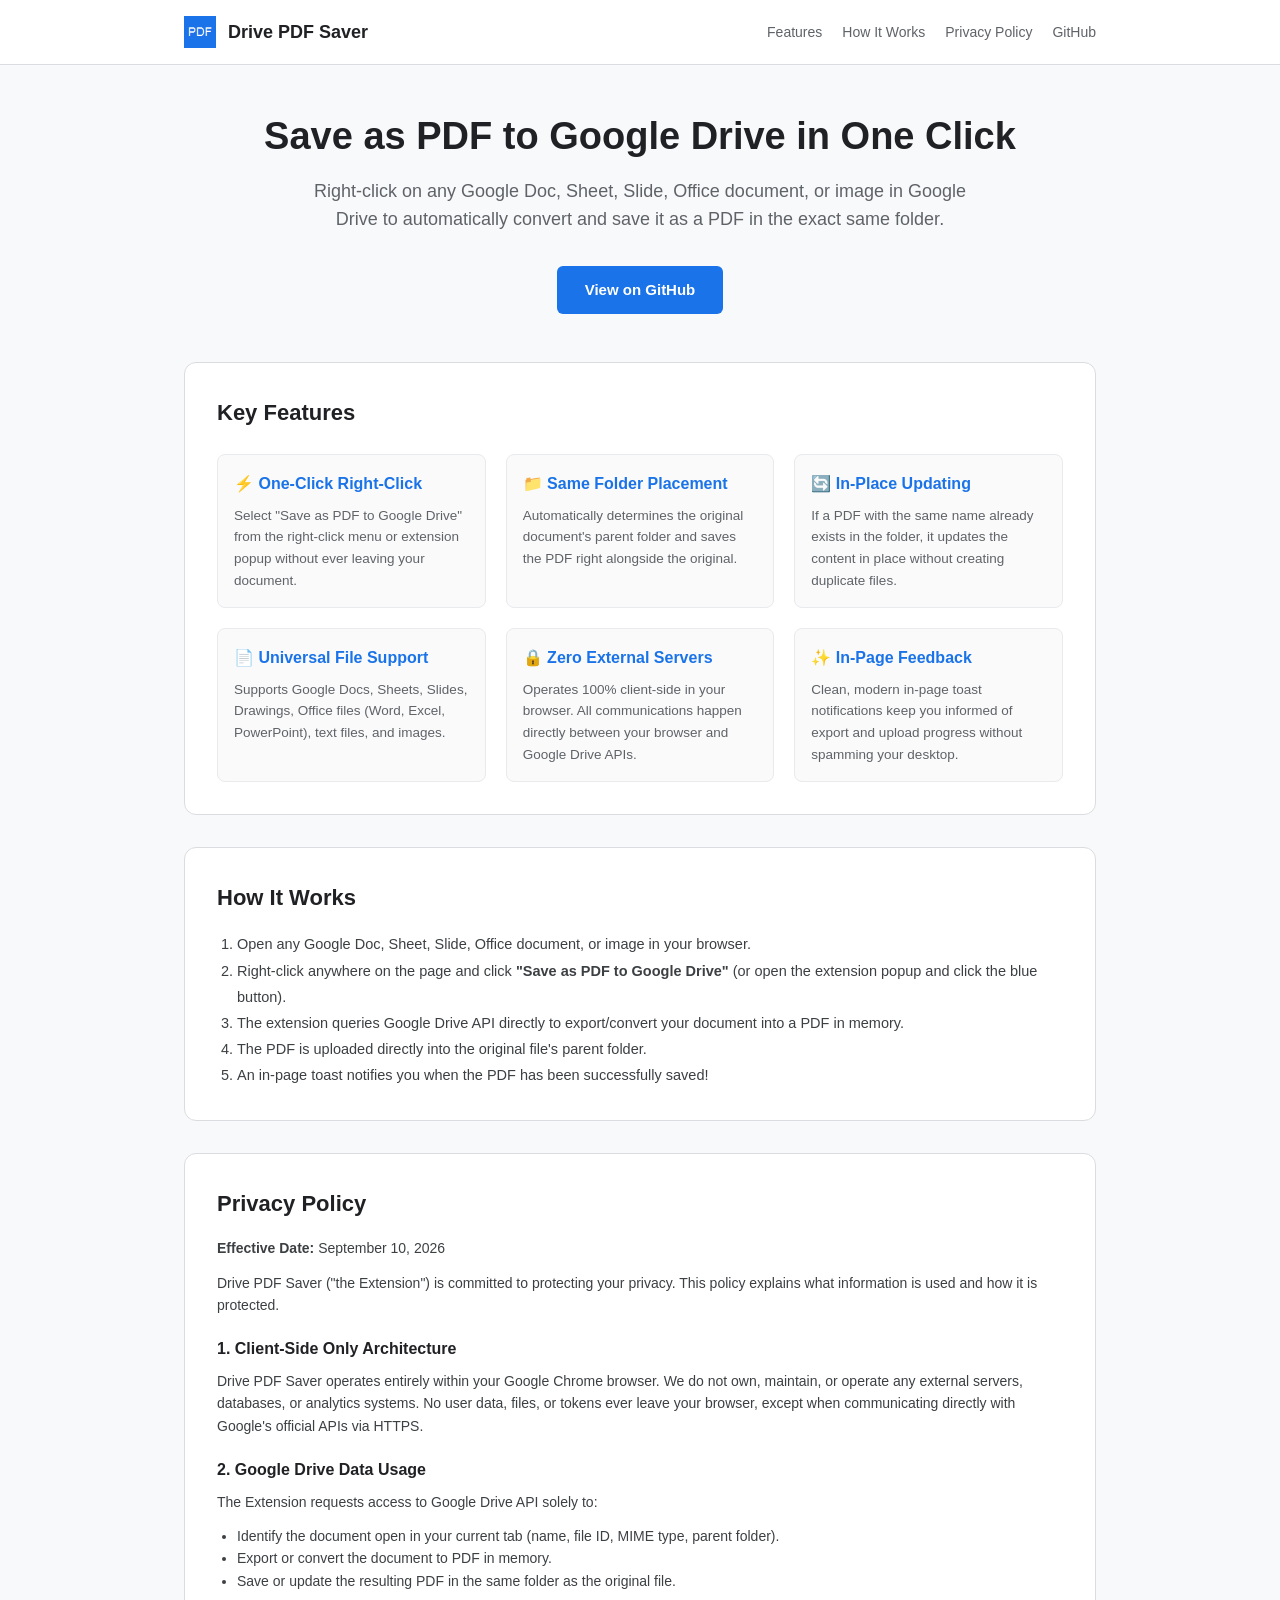
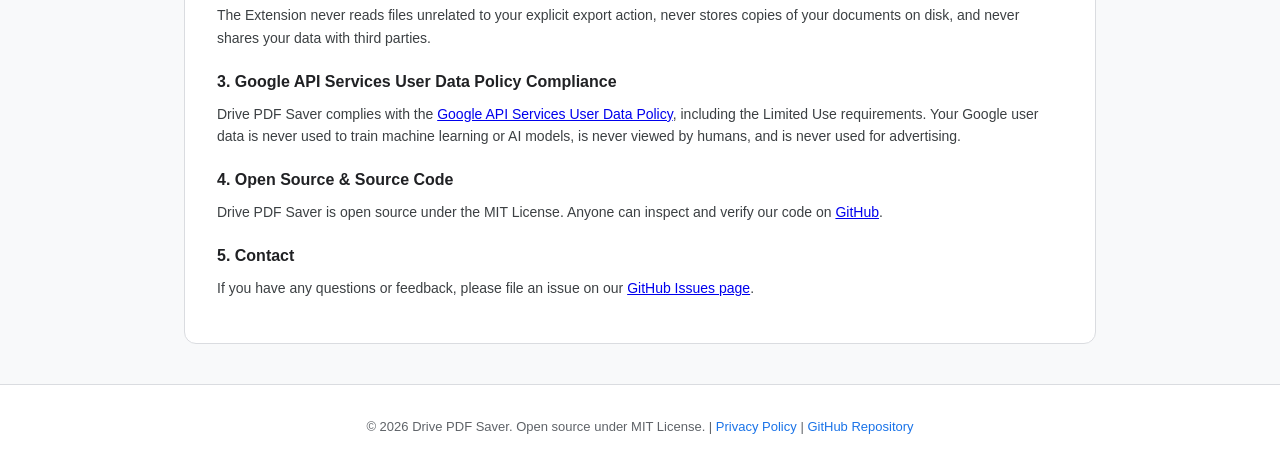
==== index.html @ 313cae1c "Production release: Drive PDF Saver v1.0.0 with in-page toasts, full file conversion, and store deli" ====
<!DOCTYPE html>
<html lang="en">
<head>
  <meta charset="UTF-8">
  <meta name="viewport" content="width=device-width, initial-scale=1.0">
  <title>Drive PDF Saver — One-Click PDF Export to Google Drive</title>
  <meta name="description" content="Save any Google Doc, Sheet, Slide, Office file, or image directly as a PDF into the same Google Drive folder with one click.">
  <link rel="icon" href="icons/icon48.png" type="image/png">
  <style>
    :root {
      --primary: #1a73e8;
      --primary-hover: #1557b0;
      --text-main: #202124;
      --text-muted: #5f6368;
      --bg-page: #f8f9fa;
      --bg-card: #ffffff;
      --border-color: #dadce0;
      --success: #137333;
    }
    * {
      margin: 0;
      padding: 0;
      box-sizing: border-box;
    }
    body {
      font-family: -apple-system, BlinkMacSystemFont, "Segoe UI", Roboto, Helvetica, Arial, sans-serif;
      color: var(--text-main);
      background-color: var(--bg-page);
      line-height: 1.6;
    }
    header {
      background: var(--bg-card);
      border-bottom: 1px solid var(--border-color);
      position: sticky;
      top: 0;
      z-index: 100;
    }
    .nav-container {
      max-width: 960px;
      margin: 0 auto;
      padding: 16px 24px;
      display: flex;
      justify-content: space-between;
      align-items: center;
    }
    .brand {
      display: flex;
      align-items: center;
      gap: 12px;
      text-decoration: none;
      color: var(--text-main);
      font-weight: 600;
      font-size: 18px;
    }
    .brand img {
      width: 32px;
      height: 32px;
    }
    .nav-links {
      display: flex;
      gap: 20px;
      align-items: center;
    }
    .nav-links a {
      color: var(--text-muted);
      text-decoration: none;
      font-size: 14px;
      font-weight: 500;
      transition: color 0.15s;
    }
    .nav-links a:hover {
      color: var(--primary);
    }
    .hero {
      max-width: 960px;
      margin: 48px auto;
      padding: 0 24px;
      text-align: center;
    }
    .hero h1 {
      font-size: 38px;
      font-weight: 700;
      color: var(--text-main);
      margin-bottom: 16px;
      line-height: 1.25;
    }
    .hero p {
      font-size: 18px;
      color: var(--text-muted);
      max-width: 680px;
      margin: 0 auto 32px auto;
    }
    .cta-btn {
      display: inline-block;
      background: var(--primary);
      color: #fff;
      padding: 12px 28px;
      border-radius: 6px;
      font-weight: 600;
      font-size: 15px;
      text-decoration: none;
      transition: background-color 0.15s, box-shadow 0.15s;
    }
    .cta-btn:hover {
      background: var(--primary-hover);
      box-shadow: 0 2px 6px rgba(26, 115, 232, 0.4);
    }
    .container {
      max-width: 960px;
      margin: 40px auto;
      padding: 0 24px;
    }
    .card {
      background: var(--bg-card);
      border: 1px solid var(--border-color);
      border-radius: 12px;
      padding: 32px;
      margin-bottom: 32px;
    }
    .card h2 {
      font-size: 22px;
      margin-bottom: 16px;
      color: var(--text-main);
    }
    .features-grid {
      display: grid;
      grid-template-columns: repeat(auto-fit, minmax(240px, 1fr));
      gap: 20px;
      margin-top: 24px;
    }
    .feature-item {
      padding: 16px;
      border: 1px solid #e8eaed;
      border-radius: 8px;
      background: #fafafa;
    }
    .feature-item h3 {
      font-size: 16px;
      margin-bottom: 8px;
      color: var(--primary);
    }
    .feature-item p {
      font-size: 13.5px;
      color: var(--text-muted);
    }
    .privacy-section h3 {
      font-size: 16px;
      margin: 20px 0 8px 0;
      color: var(--text-main);
    }
    .privacy-section p, .privacy-section ul {
      font-size: 14px;
      color: #3c4043;
      margin-bottom: 12px;
    }
    .privacy-section ul {
      padding-left: 20px;
    }
    footer {
      text-align: center;
      padding: 32px 24px;
      border-top: 1px solid var(--border-color);
      background: var(--bg-card);
      color: var(--text-muted);
      font-size: 13px;
    }
    footer a {
      color: var(--primary);
      text-decoration: none;
    }
  </style>
</head>
<body>

  <header>
    <div class="nav-container">
      <a href="#" class="brand">
        <img src="icons/icon48.png" alt="Drive PDF Saver Logo">
        <span>Drive PDF Saver</span>
      </a>
      <div class="nav-links">
        <a href="#features">Features</a>
        <a href="#how-it-works">How It Works</a>
        <a href="#privacy">Privacy Policy</a>
        <a href="https://github.com/tanmayshah2705/drive-pdf-saver" target="_blank" rel="noopener">GitHub</a>
      </div>
    </div>
  </header>

  <main>
    <section class="hero">
      <h1>Save as PDF to Google Drive in One Click</h1>
      <p>Right-click on any Google Doc, Sheet, Slide, Office document, or image in Google Drive to automatically convert and save it as a PDF in the exact same folder.</p>
      <a href="https://github.com/tanmayshah2705/drive-pdf-saver" class="cta-btn" target="_blank" rel="noopener">View on GitHub</a>
    </section>

    <div class="container">
      <section id="features" class="card">
        <h2>Key Features</h2>
        <div class="features-grid">
          <div class="feature-item">
            <h3>⚡ One-Click Right-Click</h3>
            <p>Select "Save as PDF to Google Drive" from the right-click menu or extension popup without ever leaving your document.</p>
          </div>
          <div class="feature-item">
            <h3>📁 Same Folder Placement</h3>
            <p>Automatically determines the original document's parent folder and saves the PDF right alongside the original.</p>
          </div>
          <div class="feature-item">
            <h3>🔄 In-Place Updating</h3>
            <p>If a PDF with the same name already exists in the folder, it updates the content in place without creating duplicate files.</p>
          </div>
          <div class="feature-item">
            <h3>📄 Universal File Support</h3>
            <p>Supports Google Docs, Sheets, Slides, Drawings, Office files (Word, Excel, PowerPoint), text files, and images.</p>
          </div>
          <div class="feature-item">
            <h3>🔒 Zero External Servers</h3>
            <p>Operates 100% client-side in your browser. All communications happen directly between your browser and Google Drive APIs.</p>
          </div>
          <div class="feature-item">
            <h3>✨ In-Page Feedback</h3>
            <p>Clean, modern in-page toast notifications keep you informed of export and upload progress without spamming your desktop.</p>
          </div>
        </div>
      </section>

      <section id="how-it-works" class="card">
        <h2>How It Works</h2>
        <ol style="padding-left: 20px; font-size: 14.5px; color: #3c4043; line-height: 1.8;">
          <li>Open any Google Doc, Sheet, Slide, Office document, or image in your browser.</li>
          <li>Right-click anywhere on the page and click <strong>"Save as PDF to Google Drive"</strong> (or open the extension popup and click the blue button).</li>
          <li>The extension queries Google Drive API directly to export/convert your document into a PDF in memory.</li>
          <li>The PDF is uploaded directly into the original file's parent folder.</li>
          <li>An in-page toast notifies you when the PDF has been successfully saved!</li>
        </ol>
      </section>

      <section id="privacy" class="card privacy-section">
        <h2>Privacy Policy</h2>
        <p><strong>Effective Date:</strong> September 10, 2026</p>
        <p>Drive PDF Saver ("the Extension") is committed to protecting your privacy. This policy explains what information is used and how it is protected.</p>

        <h3>1. Client-Side Only Architecture</h3>
        <p>Drive PDF Saver operates entirely within your Google Chrome browser. We do not own, maintain, or operate any external servers, databases, or analytics systems. No user data, files, or tokens ever leave your browser, except when communicating directly with Google's official APIs via HTTPS.</p>

        <h3>2. Google Drive Data Usage</h3>
        <p>The Extension requests access to Google Drive API solely to:</p>
        <ul>
          <li>Identify the document open in your current tab (name, file ID, MIME type, parent folder).</li>
          <li>Export or convert the document to PDF in memory.</li>
          <li>Save or update the resulting PDF in the same folder as the original file.</li>
        </ul>
        <p>The Extension never reads files unrelated to your explicit export action, never stores copies of your documents on disk, and never shares your data with third parties.</p>

        <h3>3. Google API Services User Data Policy Compliance</h3>
        <p>Drive PDF Saver complies with the <a href="https://developers.google.com/terms/api-services-user-data-policy" target="_blank" rel="noopener">Google API Services User Data Policy</a>, including the Limited Use requirements. Your Google user data is never used to train machine learning or AI models, is never viewed by humans, and is never used for advertising.</p>

        <h3>4. Open Source & Source Code</h3>
        <p>Drive PDF Saver is open source under the MIT License. Anyone can inspect and verify our code on <a href="https://github.com/tanmayshah2705/drive-pdf-saver" target="_blank" rel="noopener">GitHub</a>.</p>

        <h3>5. Contact</h3>
        <p>If you have any questions or feedback, please file an issue on our <a href="https://github.com/tanmayshah2705/drive-pdf-saver/issues" target="_blank" rel="noopener">GitHub Issues page</a>.</p>
      </section>
    </div>
  </main>

  <footer>
    <p>&copy; 2026 Drive PDF Saver. Open source under MIT License. | <a href="#privacy">Privacy Policy</a> | <a href="https://github.com/tanmayshah2705/drive-pdf-saver" target="_blank" rel="noopener">GitHub Repository</a></p>
  </footer>

</body>
</html>
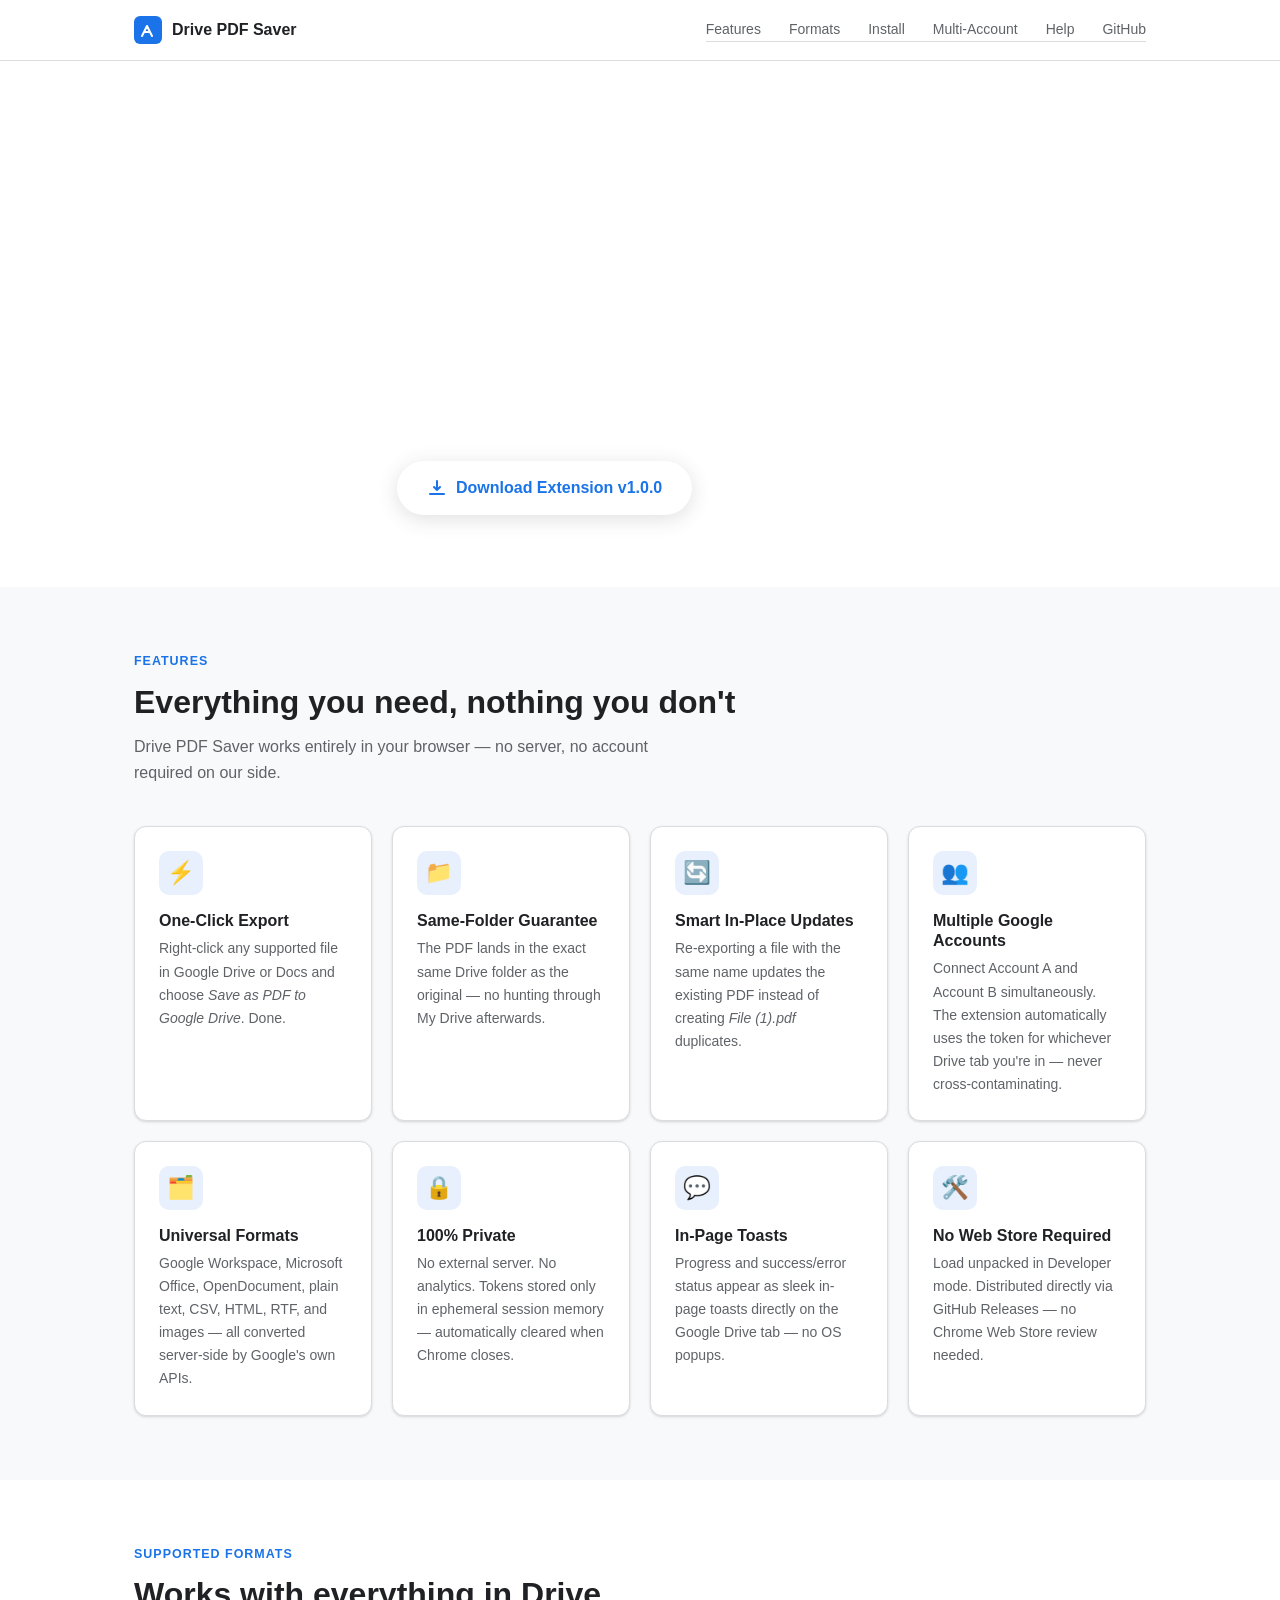
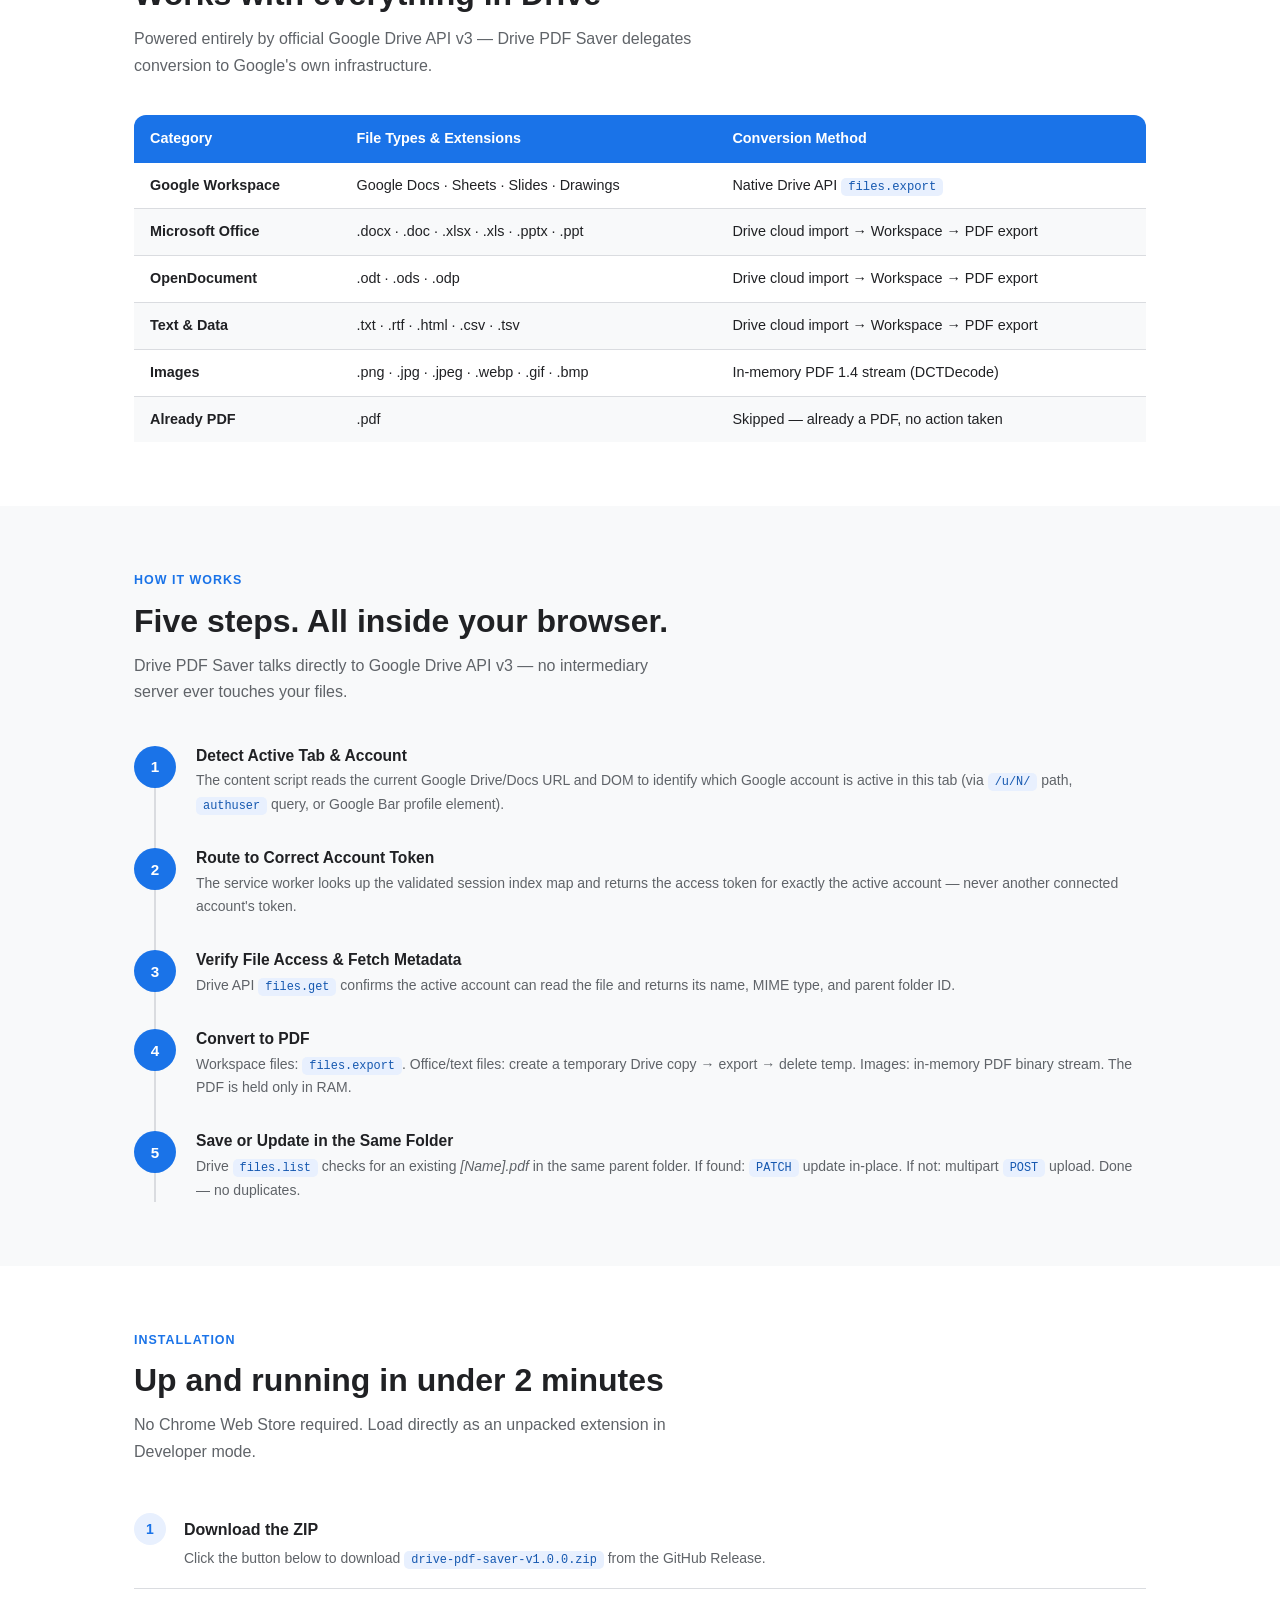
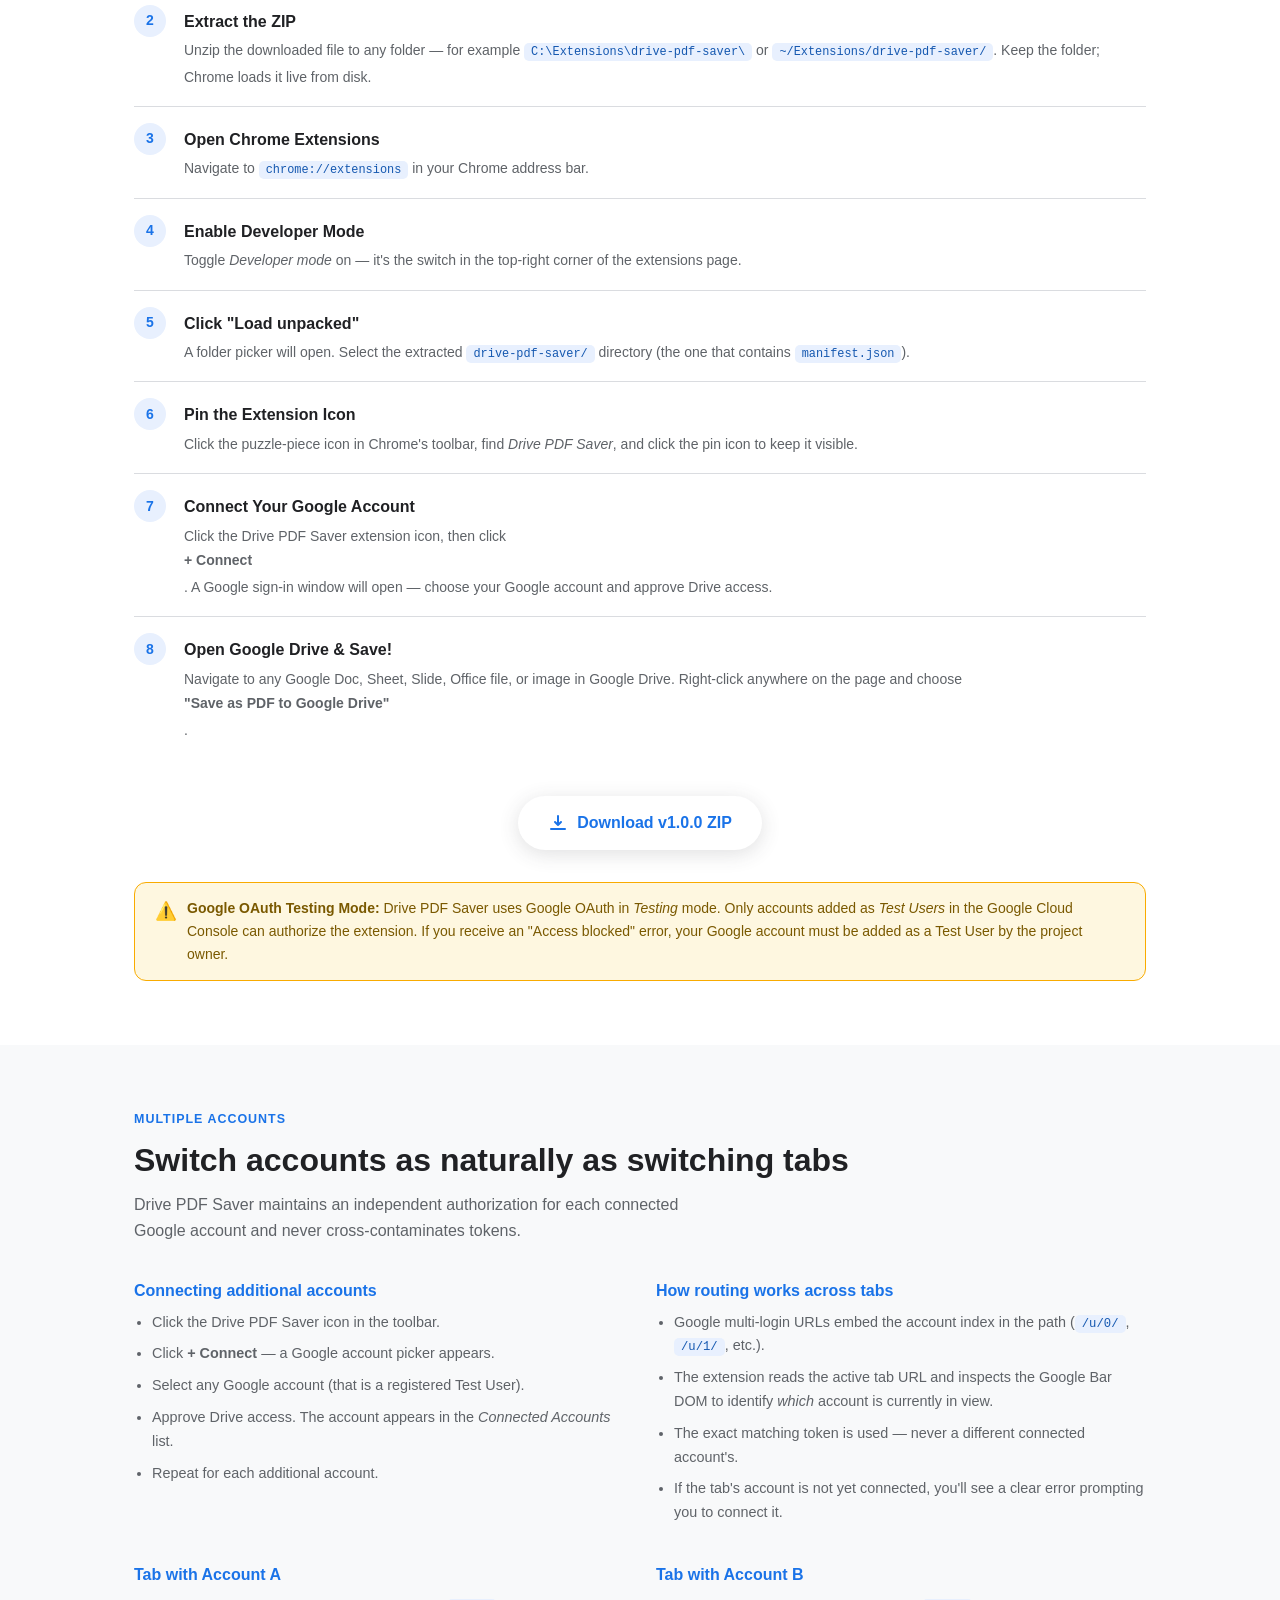
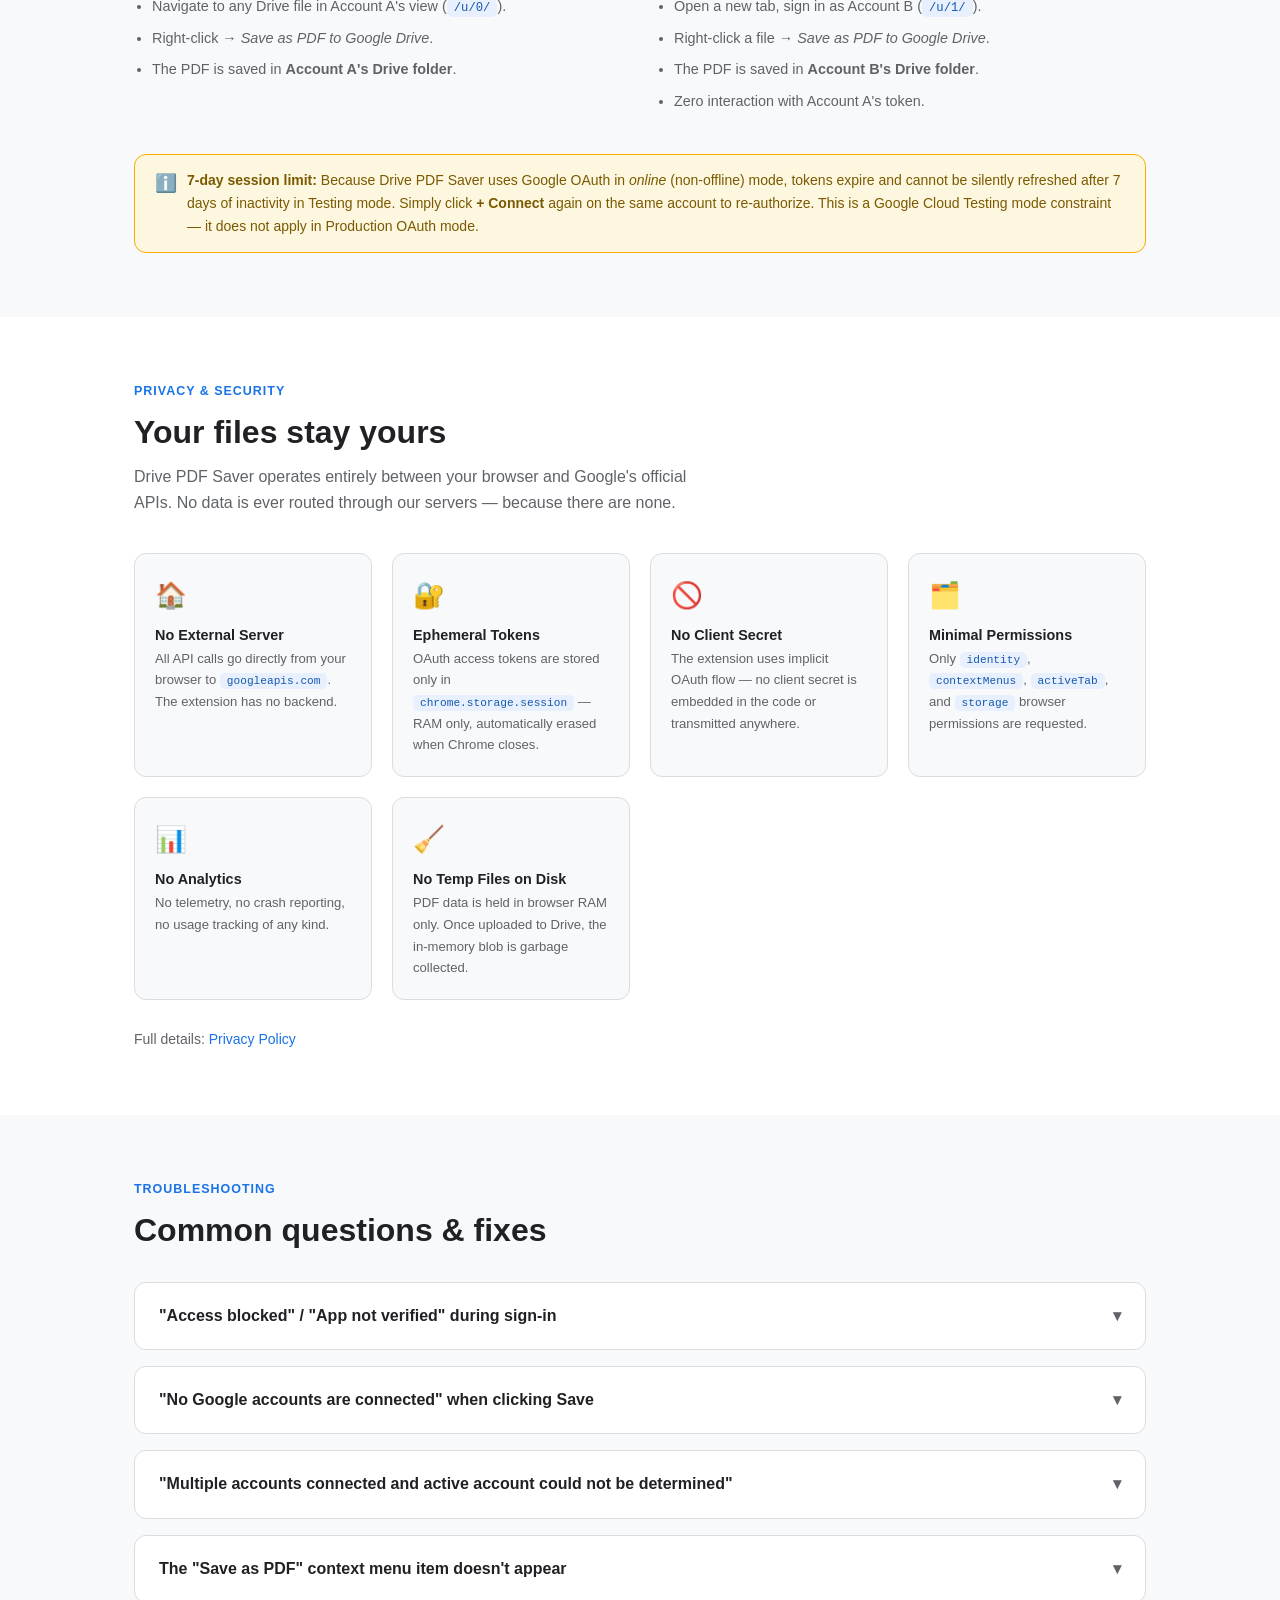
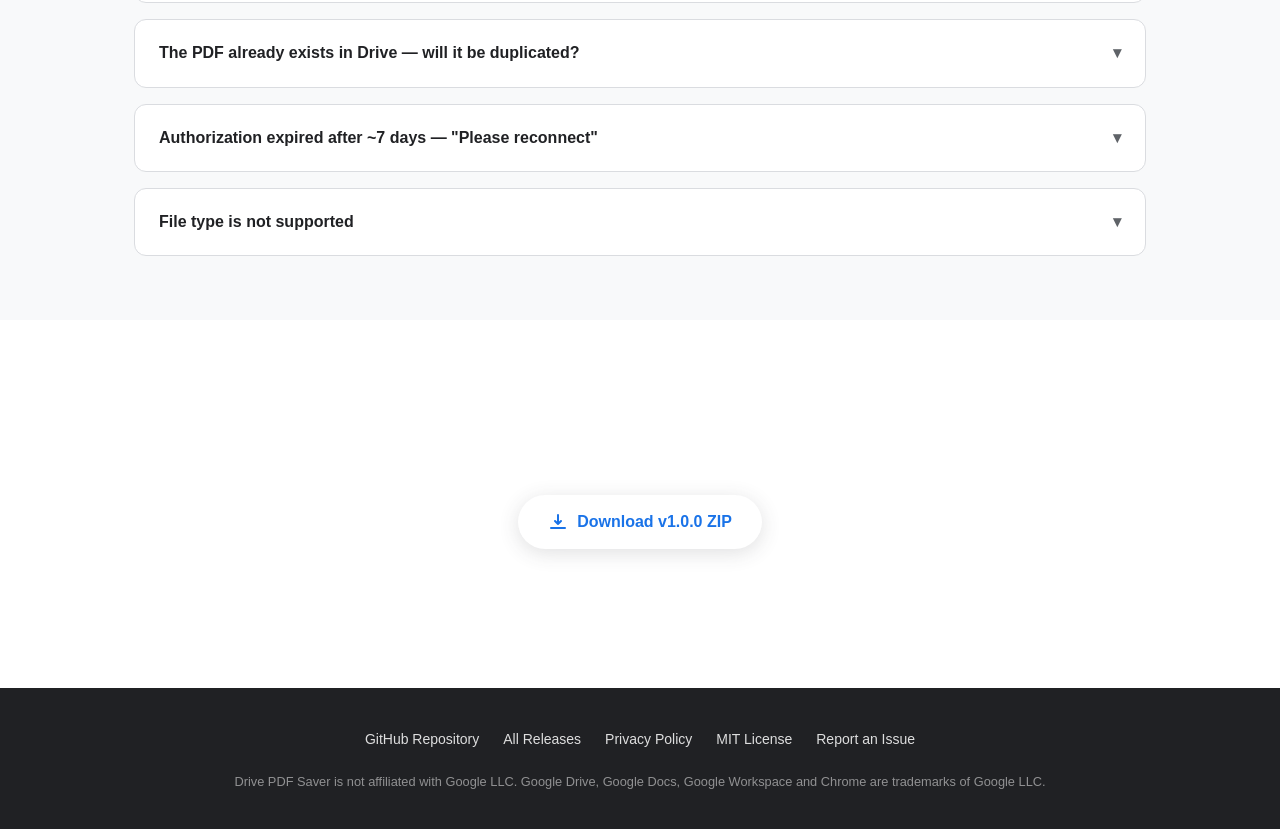
==== commit 8a6bd556: "Add GitHub Pages landing page, rewrite README, add v1.0.0 release notes" ====
--- a/index.html
+++ b/index.html
@@ -1,273 +1,715 @@
 <!DOCTYPE html>
 <html lang="en">
 <head>
-  <meta charset="UTF-8">
-  <meta name="viewport" content="width=device-width, initial-scale=1.0">
-  <title>Drive PDF Saver — One-Click PDF Export to Google Drive</title>
-  <meta name="description" content="Save any Google Doc, Sheet, Slide, Office file, or image directly as a PDF into the same Google Drive folder with one click.">
-  <link rel="icon" href="icons/icon48.png" type="image/png">
+  <meta charset="UTF-8" />
+  <meta name="viewport" content="width=device-width, initial-scale=1.0" />
+  <meta name="description" content="Drive PDF Saver — Save any Google Doc, Sheet, Slide, Office file, or image as a PDF directly into the same Google Drive folder. One click. Multiple accounts. No server." />
+  <title>Drive PDF Saver — Chrome Extension</title>
+
   <style>
+    /* ── Design tokens ─────────────────────────────────────── */
     :root {
-      --primary: #1a73e8;
-      --primary-hover: #1557b0;
-      --text-main: #202124;
-      --text-muted: #5f6368;
-      --bg-page: #f8f9fa;
-      --bg-card: #ffffff;
-      --border-color: #dadce0;
-      --success: #137333;
-    }
-    * {
-      margin: 0;
-      padding: 0;
-      box-sizing: border-box;
-    }
+      --blue:        #1a73e8;
+      --blue-dark:   #1558b0;
+      --blue-light:  #e8f0fe;
+      --green:       #1e8e3e;
+      --surface:     #ffffff;
+      --surface-2:   #f8f9fa;
+      --border:      #dadce0;
+      --text-primary:#202124;
+      --text-secondary:#5f6368;
+      --radius:      12px;
+      --shadow:      0 1px 3px rgba(60,64,67,.12), 0 1px 2px rgba(60,64,67,.08);
+      --shadow-lg:   0 4px 20px rgba(60,64,67,.16);
+      --max:         1060px;
+    }
+
+    /* ── Reset / Base ──────────────────────────────────────── */
+    *, *::before, *::after { box-sizing: border-box; margin: 0; padding: 0; }
+    html { scroll-behavior: smooth; }
     body {
-      font-family: -apple-system, BlinkMacSystemFont, "Segoe UI", Roboto, Helvetica, Arial, sans-serif;
-      color: var(--text-main);
-      background-color: var(--bg-page);
-      line-height: 1.6;
-    }
-    header {
-      background: var(--bg-card);
-      border-bottom: 1px solid var(--border-color);
-      position: sticky;
-      top: 0;
-      z-index: 100;
-    }
-    .nav-container {
-      max-width: 960px;
-      margin: 0 auto;
-      padding: 16px 24px;
-      display: flex;
-      justify-content: space-between;
-      align-items: center;
-    }
-    .brand {
-      display: flex;
-      align-items: center;
-      gap: 12px;
-      text-decoration: none;
-      color: var(--text-main);
-      font-weight: 600;
-      font-size: 18px;
-    }
-    .brand img {
-      width: 32px;
-      height: 32px;
-    }
-    .nav-links {
-      display: flex;
+      font-family: 'Google Sans', Roboto, Arial, sans-serif;
+      color: var(--text-primary);
+      background: var(--surface-2);
+      line-height: 1.65;
+    }
+    h1,h2,h3 { line-height: 1.25; }
+    a { color: var(--blue); text-decoration: none; }
+    a:hover { text-decoration: underline; }
+    img { display: block; max-width: 100%; }
+
+    .container { max-width: var(--max); margin: 0 auto; padding: 0 24px; }
+
+    /* ── Nav ───────────────────────────────────────────────── */
+    nav {
+      position: sticky; top: 0; z-index: 100;
+      background: rgba(255,255,255,.92);
+      backdrop-filter: blur(8px);
+      border-bottom: 1px solid var(--border);
+    }
+    .nav-inner {
+      display: flex; align-items: center; justify-content: space-between;
+      height: 60px;
+      max-width: var(--max); margin: 0 auto; padding: 0 24px;
+    }
+    .nav-brand { display: flex; align-items: center; gap: 10px; font-weight: 600; font-size: 1rem; color: var(--text-primary); }
+    .nav-brand svg { flex-shrink: 0; }
+    .nav-links { display: flex; gap: 28px; font-size: 0.875rem; color: var(--text-secondary); }
+    .nav-links a { color: var(--text-secondary); }
+    .nav-links a:hover { color: var(--blue); text-decoration: none; }
+    @media (max-width: 600px) { .nav-links { display: none; } }
+
+    /* ── Hero ──────────────────────────────────────────────── */
+    .hero {
+      background: linear-gradient(160deg, #1a73e8 0%, #0f4fa8 100%);
+      color: #fff;
+      padding: 80px 24px 72px;
+      text-align: center;
+    }
+    .hero-badge {
+      display: inline-block;
+      background: rgba(255,255,255,.18);
+      border: 1px solid rgba(255,255,255,.35);
+      border-radius: 100px;
+      padding: 4px 14px;
+      font-size: 0.78rem;
+      letter-spacing: .04em;
+      margin-bottom: 22px;
+      text-transform: uppercase;
+    }
+    .hero h1 { font-size: clamp(2rem, 5vw, 3rem); font-weight: 700; margin-bottom: 18px; }
+    .hero p { font-size: 1.15rem; opacity: .9; max-width: 580px; margin: 0 auto 38px; }
+
+    .hero-cta { display: flex; flex-wrap: wrap; gap: 14px; justify-content: center; }
+
+    .btn-download {
+      display: inline-flex; align-items: center; gap: 9px;
+      background: #fff; color: var(--blue);
+      font-weight: 700; font-size: 1rem;
+      padding: 14px 30px; border-radius: 100px;
+      box-shadow: var(--shadow-lg);
+      transition: transform .15s, box-shadow .15s;
+    }
+    .btn-download:hover { transform: translateY(-2px); box-shadow: 0 8px 28px rgba(0,0,0,.22); text-decoration: none; }
+    .btn-download svg { flex-shrink: 0; }
+
+    .btn-ghost {
+      display: inline-flex; align-items: center; gap: 8px;
+      border: 2px solid rgba(255,255,255,.6); color: #fff;
+      font-size: 0.9rem; padding: 12px 24px; border-radius: 100px;
+      transition: background .15s;
+    }
+    .btn-ghost:hover { background: rgba(255,255,255,.12); text-decoration: none; }
+
+    /* ── Section helpers ───────────────────────────────────── */
+    section { padding: 64px 0; }
+    section:nth-child(even) { background: var(--surface); }
+    .section-label {
+      font-size: 0.78rem; font-weight: 600; letter-spacing: .08em;
+      text-transform: uppercase; color: var(--blue); margin-bottom: 10px;
+    }
+    .section-heading { font-size: clamp(1.5rem, 3vw, 2rem); margin-bottom: 12px; }
+    .section-sub { font-size: 1rem; color: var(--text-secondary); max-width: 560px; }
+
+    /* ── Cards grid ────────────────────────────────────────── */
+    .cards {
+      display: grid;
+      grid-template-columns: repeat(auto-fit, minmax(230px, 1fr));
       gap: 20px;
-      align-items: center;
-    }
-    .nav-links a {
-      color: var(--text-muted);
-      text-decoration: none;
-      font-size: 14px;
-      font-weight: 500;
-      transition: color 0.15s;
-    }
-    .nav-links a:hover {
-      color: var(--primary);
-    }
-    .hero {
-      max-width: 960px;
-      margin: 48px auto;
-      padding: 0 24px;
-      text-align: center;
-    }
-    .hero h1 {
-      font-size: 38px;
-      font-weight: 700;
-      color: var(--text-main);
+      margin-top: 40px;
+    }
+    .card {
+      background: var(--surface);
+      border: 1px solid var(--border);
+      border-radius: var(--radius);
+      padding: 24px;
+      box-shadow: var(--shadow);
+      transition: box-shadow .2s, transform .2s;
+    }
+    .card:hover { box-shadow: var(--shadow-lg); transform: translateY(-3px); }
+    .card-icon {
+      width: 44px; height: 44px; border-radius: 10px;
+      background: var(--blue-light);
+      display: flex; align-items: center; justify-content: center;
       margin-bottom: 16px;
-      line-height: 1.25;
-    }
-    .hero p {
-      font-size: 18px;
-      color: var(--text-muted);
-      max-width: 680px;
-      margin: 0 auto 32px auto;
-    }
-    .cta-btn {
-      display: inline-block;
-      background: var(--primary);
-      color: #fff;
-      padding: 12px 28px;
-      border-radius: 6px;
-      font-weight: 600;
-      font-size: 15px;
-      text-decoration: none;
-      transition: background-color 0.15s, box-shadow 0.15s;
-    }
-    .cta-btn:hover {
-      background: var(--primary-hover);
-      box-shadow: 0 2px 6px rgba(26, 115, 232, 0.4);
-    }
-    .container {
-      max-width: 960px;
-      margin: 40px auto;
-      padding: 0 24px;
-    }
-    .card {
-      background: var(--bg-card);
-      border: 1px solid var(--border-color);
-      border-radius: 12px;
-      padding: 32px;
-      margin-bottom: 32px;
-    }
-    .card h2 {
-      font-size: 22px;
-      margin-bottom: 16px;
-      color: var(--text-main);
-    }
-    .features-grid {
-      display: grid;
-      grid-template-columns: repeat(auto-fit, minmax(240px, 1fr));
-      gap: 20px;
-      margin-top: 24px;
-    }
-    .feature-item {
-      padding: 16px;
-      border: 1px solid #e8eaed;
-      border-radius: 8px;
-      background: #fafafa;
-    }
-    .feature-item h3 {
-      font-size: 16px;
-      margin-bottom: 8px;
-      color: var(--primary);
-    }
-    .feature-item p {
-      font-size: 13.5px;
-      color: var(--text-muted);
-    }
-    .privacy-section h3 {
-      font-size: 16px;
-      margin: 20px 0 8px 0;
-      color: var(--text-main);
-    }
-    .privacy-section p, .privacy-section ul {
-      font-size: 14px;
-      color: #3c4043;
-      margin-bottom: 12px;
-    }
-    .privacy-section ul {
-      padding-left: 20px;
-    }
+      font-size: 1.4rem;
+    }
+    .card h3 { font-size: 1rem; margin-bottom: 6px; }
+    .card p  { font-size: 0.875rem; color: var(--text-secondary); }
+
+    /* ── Supported formats table ───────────────────────────── */
+    .formats-wrap { overflow-x: auto; margin-top: 36px; }
+    .formats-table { width: 100%; border-collapse: collapse; font-size: 0.9rem; }
+    .formats-table th {
+      background: var(--blue); color: #fff;
+      text-align: left; padding: 12px 16px; font-weight: 600;
+    }
+    .formats-table th:first-child { border-radius: var(--radius) 0 0 0; }
+    .formats-table th:last-child  { border-radius: 0 var(--radius) 0 0; }
+    .formats-table td { padding: 11px 16px; border-bottom: 1px solid var(--border); }
+    .formats-table tr:last-child td { border-bottom: none; }
+    .formats-table tr:nth-child(even) td { background: var(--surface-2); }
+
+    /* ── How it works flow ─────────────────────────────────── */
+    .flow {
+      display: flex; flex-direction: column; gap: 0;
+      margin-top: 40px; position: relative;
+    }
+    .flow::before {
+      content: ''; position: absolute; left: 20px; top: 0; bottom: 0;
+      width: 2px; background: var(--border);
+    }
+    .flow-step {
+      display: flex; gap: 20px; align-items: flex-start;
+      padding: 0 0 32px 0; position: relative;
+    }
+    .flow-step:last-child { padding-bottom: 0; }
+    .flow-num {
+      flex-shrink: 0; width: 42px; height: 42px; border-radius: 50%;
+      background: var(--blue); color: #fff;
+      display: flex; align-items: center; justify-content: center;
+      font-weight: 700; font-size: 0.95rem; z-index: 1;
+    }
+    .flow-content h3 { font-size: 0.975rem; margin-bottom: 4px; }
+    .flow-content p  { font-size: 0.875rem; color: var(--text-secondary); }
+
+    /* ── Install steps ─────────────────────────────────────── */
+    .install-steps { margin-top: 32px; counter-reset: step; }
+    .install-step {
+      display: flex; gap: 18px; align-items: flex-start;
+      padding: 16px 0; border-bottom: 1px solid var(--border);
+    }
+    .install-step:last-child { border-bottom: none; }
+    .install-step::before {
+      counter-increment: step;
+      content: counter(step);
+      flex-shrink: 0; width: 32px; height: 32px; border-radius: 50%;
+      background: var(--blue-light); color: var(--blue);
+      display: flex; align-items: center; justify-content: center;
+      font-weight: 700; font-size: 0.875rem;
+    }
+    .install-step-content { padding-top: 4px; }
+    .install-step-content strong { display: block; margin-bottom: 2px; }
+    .install-step-content span  { font-size: 0.875rem; color: var(--text-secondary); }
+    code {
+      background: var(--blue-light); color: var(--blue-dark);
+      padding: 2px 7px; border-radius: 5px; font-size: 0.85em; font-family: monospace;
+    }
+
+    /* ── Multi-account section ─────────────────────────────── */
+    .multi-cols {
+      display: grid; grid-template-columns: 1fr 1fr; gap: 32px;
+      margin-top: 36px;
+    }
+    @media (max-width: 680px) { .multi-cols { grid-template-columns: 1fr; } }
+    .multi-col h3 { font-size: 1rem; margin-bottom: 10px; color: var(--blue); }
+    .multi-col ul { padding-left: 18px; color: var(--text-secondary); font-size: 0.9rem; }
+    .multi-col li { margin-bottom: 8px; }
+
+    /* ── Security ──────────────────────────────────────────── */
+    .security-grid {
+      display: grid; grid-template-columns: repeat(auto-fit, minmax(200px, 1fr));
+      gap: 20px; margin-top: 36px;
+    }
+    .security-item {
+      background: var(--surface-2); border-radius: var(--radius);
+      padding: 20px; border: 1px solid var(--border);
+    }
+    .security-item .icon { font-size: 1.6rem; margin-bottom: 10px; }
+    .security-item h3  { font-size: 0.9rem; margin-bottom: 4px; }
+    .security-item p   { font-size: 0.82rem; color: var(--text-secondary); }
+
+    /* ── Troubleshoot ──────────────────────────────────────── */
+    .faq { margin-top: 32px; display: flex; flex-direction: column; gap: 16px; }
+    .faq-item {
+      background: var(--surface); border: 1px solid var(--border);
+      border-radius: var(--radius); padding: 20px 24px;
+    }
+    .faq-item summary {
+      font-weight: 600; cursor: pointer; list-style: none;
+      display: flex; justify-content: space-between; align-items: center;
+    }
+    .faq-item summary::after { content: '▾'; font-size: 1rem; color: var(--text-secondary); }
+    details[open] summary::after { content: '▴'; }
+    .faq-item p { margin-top: 12px; font-size: 0.875rem; color: var(--text-secondary); }
+
+    /* ── CTA strip ─────────────────────────────────────────── */
+    .cta-strip {
+      background: linear-gradient(135deg, #1a73e8 0%, #0b4fa8 100%);
+      color: #fff; text-align: center; padding: 64px 24px;
+    }
+    .cta-strip h2 { font-size: clamp(1.5rem,3vw,2rem); margin-bottom: 12px; }
+    .cta-strip p  { opacity: .88; margin-bottom: 32px; }
+    .cta-strip .btn-download { background: #fff; color: var(--blue); }
+
+    /* ── Footer ────────────────────────────────────────────── */
     footer {
-      text-align: center;
-      padding: 32px 24px;
-      border-top: 1px solid var(--border-color);
-      background: var(--bg-card);
-      color: var(--text-muted);
-      font-size: 13px;
-    }
-    footer a {
-      color: var(--primary);
-      text-decoration: none;
-    }
+      background: var(--text-primary); color: rgba(255,255,255,.7);
+      padding: 40px 24px; text-align: center;
+    }
+    footer a { color: rgba(255,255,255,.85); }
+    .footer-links { display: flex; flex-wrap: wrap; gap: 24px; justify-content: center; margin-bottom: 20px; font-size: 0.875rem; }
+    .footer-copy { font-size: 0.8rem; color: rgba(255,255,255,.5); }
+
+    /* ── Notice banner ─────────────────────────────────────── */
+    .notice {
+      background: #fef7e0; border: 1px solid #f9ab00;
+      border-radius: var(--radius); padding: 14px 20px;
+      font-size: 0.875rem; color: #7a5900; margin-top: 32px;
+      display: flex; gap: 10px; align-items: flex-start;
+    }
+    .notice-icon { font-size: 1.1rem; flex-shrink: 0; }
   </style>
 </head>
 <body>
 
-  <header>
-    <div class="nav-container">
-      <a href="#" class="brand">
-        <img src="icons/icon48.png" alt="Drive PDF Saver Logo">
-        <span>Drive PDF Saver</span>
+<!-- ── Navigation ─────────────────────────────────────────── -->
+<nav>
+  <div class="nav-inner">
+    <div class="nav-brand">
+      <svg width="28" height="28" viewBox="0 0 28 28" fill="none">
+        <rect width="28" height="28" rx="6" fill="#1a73e8"/>
+        <path d="M8 20l5-10 5 10M10 16h6" stroke="#fff" stroke-width="2" stroke-linecap="round" stroke-linejoin="round"/>
+      </svg>
+      Drive PDF Saver
+    </div>
+    <nav class="nav-links">
+      <a href="#features">Features</a>
+      <a href="#formats">Formats</a>
+      <a href="#install">Install</a>
+      <a href="#accounts">Multi-Account</a>
+      <a href="#troubleshoot">Help</a>
+      <a href="https://github.com/tanmayshah2705/drive-pdf-saver" target="_blank">GitHub</a>
+    </nav>
+  </div>
+</nav>
+
+<!-- ── Hero ───────────────────────────────────────────────── -->
+<section class="hero">
+  <div class="container">
+    <div class="hero-badge">Chrome Extension · Manifest V3 · Free</div>
+    <h1>Save any Drive file as PDF.<br>One click. Multiple accounts.</h1>
+    <p>Drive PDF Saver converts Google Docs, Sheets, Slides, Office files, and images to PDF and saves them right next to the original — in the same Drive folder, with the same name.</p>
+
+    <div class="hero-cta">
+      <a class="btn-download"
+         href="https://github.com/tanmayshah2705/drive-pdf-saver/releases/download/v1.0.0/drive-pdf-saver-v1.0.0.zip"
+         id="hero-download">
+        <svg width="20" height="20" viewBox="0 0 20 20" fill="none">
+          <path d="M10 3v9M10 12l-3-3M10 12l3-3" stroke="currentColor" stroke-width="2" stroke-linecap="round" stroke-linejoin="round"/>
+          <path d="M3 16h14" stroke="currentColor" stroke-width="2" stroke-linecap="round"/>
+        </svg>
+        Download Extension v1.0.0
       </a>
-      <div class="nav-links">
-        <a href="#features">Features</a>
-        <a href="#how-it-works">How It Works</a>
-        <a href="#privacy">Privacy Policy</a>
-        <a href="https://github.com/tanmayshah2705/drive-pdf-saver" target="_blank" rel="noopener">GitHub</a>
-      </div>
-    </div>
-  </header>
-
-  <main>
-    <section class="hero">
-      <h1>Save as PDF to Google Drive in One Click</h1>
-      <p>Right-click on any Google Doc, Sheet, Slide, Office document, or image in Google Drive to automatically convert and save it as a PDF in the exact same folder.</p>
-      <a href="https://github.com/tanmayshah2705/drive-pdf-saver" class="cta-btn" target="_blank" rel="noopener">View on GitHub</a>
-    </section>
-
-    <div class="container">
-      <section id="features" class="card">
-        <h2>Key Features</h2>
-        <div class="features-grid">
-          <div class="feature-item">
-            <h3>⚡ One-Click Right-Click</h3>
-            <p>Select "Save as PDF to Google Drive" from the right-click menu or extension popup without ever leaving your document.</p>
-          </div>
-          <div class="feature-item">
-            <h3>📁 Same Folder Placement</h3>
-            <p>Automatically determines the original document's parent folder and saves the PDF right alongside the original.</p>
-          </div>
-          <div class="feature-item">
-            <h3>🔄 In-Place Updating</h3>
-            <p>If a PDF with the same name already exists in the folder, it updates the content in place without creating duplicate files.</p>
-          </div>
-          <div class="feature-item">
-            <h3>📄 Universal File Support</h3>
-            <p>Supports Google Docs, Sheets, Slides, Drawings, Office files (Word, Excel, PowerPoint), text files, and images.</p>
-          </div>
-          <div class="feature-item">
-            <h3>🔒 Zero External Servers</h3>
-            <p>Operates 100% client-side in your browser. All communications happen directly between your browser and Google Drive APIs.</p>
-          </div>
-          <div class="feature-item">
-            <h3>✨ In-Page Feedback</h3>
-            <p>Clean, modern in-page toast notifications keep you informed of export and upload progress without spamming your desktop.</p>
-          </div>
-        </div>
-      </section>
-
-      <section id="how-it-works" class="card">
-        <h2>How It Works</h2>
-        <ol style="padding-left: 20px; font-size: 14.5px; color: #3c4043; line-height: 1.8;">
-          <li>Open any Google Doc, Sheet, Slide, Office document, or image in your browser.</li>
-          <li>Right-click anywhere on the page and click <strong>"Save as PDF to Google Drive"</strong> (or open the extension popup and click the blue button).</li>
-          <li>The extension queries Google Drive API directly to export/convert your document into a PDF in memory.</li>
-          <li>The PDF is uploaded directly into the original file's parent folder.</li>
-          <li>An in-page toast notifies you when the PDF has been successfully saved!</li>
-        </ol>
-      </section>
-
-      <section id="privacy" class="card privacy-section">
-        <h2>Privacy Policy</h2>
-        <p><strong>Effective Date:</strong> September 10, 2026</p>
-        <p>Drive PDF Saver ("the Extension") is committed to protecting your privacy. This policy explains what information is used and how it is protected.</p>
-
-        <h3>1. Client-Side Only Architecture</h3>
-        <p>Drive PDF Saver operates entirely within your Google Chrome browser. We do not own, maintain, or operate any external servers, databases, or analytics systems. No user data, files, or tokens ever leave your browser, except when communicating directly with Google's official APIs via HTTPS.</p>
-
-        <h3>2. Google Drive Data Usage</h3>
-        <p>The Extension requests access to Google Drive API solely to:</p>
+      <a class="btn-ghost"
+         href="https://github.com/tanmayshah2705/drive-pdf-saver/releases/tag/v1.0.0"
+         target="_blank">
+        <svg width="17" height="17" viewBox="0 0 24 24" fill="currentColor">
+          <path d="M12 0C5.37 0 0 5.37 0 12c0 5.31 3.435 9.795 8.205 11.385.6.105.825-.255.825-.57 0-.285-.015-1.23-.015-2.235-3.015.555-3.795-.735-4.035-1.41-.135-.345-.72-1.41-1.23-1.695-.42-.225-1.02-.78-.015-.795.945-.015 1.62.87 1.845 1.23 1.08 1.815 2.805 1.305 3.495.99.105-.78.42-1.305.765-1.605-2.67-.3-5.46-1.335-5.46-5.925 0-1.305.465-2.385 1.23-3.225-.12-.3-.54-1.53.12-3.18 0 0 1.005-.315 3.3 1.23.96-.27 1.98-.405 3-.405s2.04.135 3 .405c2.295-1.56 3.3-1.23 3.3-1.23.66 1.65.24 2.88.12 3.18.765.84 1.23 1.905 1.23 3.225 0 4.605-2.805 5.625-5.475 5.925.435.375.81 1.095.81 2.22 0 1.605-.015 2.895-.015 3.3 0 .315.225.69.825.57A12.02 12.02 0 0024 12c0-6.63-5.37-12-12-12z"/>
+        </svg>
+        View on GitHub
+      </a>
+    </div>
+  </div>
+</section>
+
+<!-- ── Features ───────────────────────────────────────────── -->
+<section id="features">
+  <div class="container">
+    <div class="section-label">Features</div>
+    <h2 class="section-heading">Everything you need, nothing you don't</h2>
+    <p class="section-sub">Drive PDF Saver works entirely in your browser — no server, no account required on our side.</p>
+
+    <div class="cards">
+      <div class="card">
+        <div class="card-icon">⚡</div>
+        <h3>One-Click Export</h3>
+        <p>Right-click any supported file in Google Drive or Docs and choose <em>Save as PDF to Google Drive</em>. Done.</p>
+      </div>
+      <div class="card">
+        <div class="card-icon">📁</div>
+        <h3>Same-Folder Guarantee</h3>
+        <p>The PDF lands in the exact same Drive folder as the original — no hunting through My Drive afterwards.</p>
+      </div>
+      <div class="card">
+        <div class="card-icon">🔄</div>
+        <h3>Smart In-Place Updates</h3>
+        <p>Re-exporting a file with the same name updates the existing PDF instead of creating <em>File (1).pdf</em> duplicates.</p>
+      </div>
+      <div class="card">
+        <div class="card-icon">👥</div>
+        <h3>Multiple Google Accounts</h3>
+        <p>Connect Account A and Account B simultaneously. The extension automatically uses the token for whichever Drive tab you're in — never cross-contaminating.</p>
+      </div>
+      <div class="card">
+        <div class="card-icon">🗂️</div>
+        <h3>Universal Formats</h3>
+        <p>Google Workspace, Microsoft Office, OpenDocument, plain text, CSV, HTML, RTF, and images — all converted server-side by Google's own APIs.</p>
+      </div>
+      <div class="card">
+        <div class="card-icon">🔒</div>
+        <h3>100% Private</h3>
+        <p>No external server. No analytics. Tokens stored only in ephemeral session memory — automatically cleared when Chrome closes.</p>
+      </div>
+      <div class="card">
+        <div class="card-icon">💬</div>
+        <h3>In-Page Toasts</h3>
+        <p>Progress and success/error status appear as sleek in-page toasts directly on the Google Drive tab — no OS popups.</p>
+      </div>
+      <div class="card">
+        <div class="card-icon">🛠️</div>
+        <h3>No Web Store Required</h3>
+        <p>Load unpacked in Developer mode. Distributed directly via GitHub Releases — no Chrome Web Store review needed.</p>
+      </div>
+    </div>
+  </div>
+</section>
+
+<!-- ── Supported formats ──────────────────────────────────── -->
+<section id="formats">
+  <div class="container">
+    <div class="section-label">Supported Formats</div>
+    <h2 class="section-heading">Works with everything in Drive</h2>
+    <p class="section-sub">Powered entirely by official Google Drive API v3 — Drive PDF Saver delegates conversion to Google's own infrastructure.</p>
+
+    <div class="formats-wrap">
+      <table class="formats-table">
+        <thead>
+          <tr>
+            <th>Category</th>
+            <th>File Types &amp; Extensions</th>
+            <th>Conversion Method</th>
+          </tr>
+        </thead>
+        <tbody>
+          <tr>
+            <td><strong>Google Workspace</strong></td>
+            <td>Google Docs · Sheets · Slides · Drawings</td>
+            <td>Native Drive API <code>files.export</code></td>
+          </tr>
+          <tr>
+            <td><strong>Microsoft Office</strong></td>
+            <td>.docx · .doc · .xlsx · .xls · .pptx · .ppt</td>
+            <td>Drive cloud import → Workspace → PDF export</td>
+          </tr>
+          <tr>
+            <td><strong>OpenDocument</strong></td>
+            <td>.odt · .ods · .odp</td>
+            <td>Drive cloud import → Workspace → PDF export</td>
+          </tr>
+          <tr>
+            <td><strong>Text &amp; Data</strong></td>
+            <td>.txt · .rtf · .html · .csv · .tsv</td>
+            <td>Drive cloud import → Workspace → PDF export</td>
+          </tr>
+          <tr>
+            <td><strong>Images</strong></td>
+            <td>.png · .jpg · .jpeg · .webp · .gif · .bmp</td>
+            <td>In-memory PDF 1.4 stream (DCTDecode)</td>
+          </tr>
+          <tr>
+            <td><strong>Already PDF</strong></td>
+            <td>.pdf</td>
+            <td>Skipped — already a PDF, no action taken</td>
+          </tr>
+        </tbody>
+      </table>
+    </div>
+  </div>
+</section>
+
+<!-- ── How it works ───────────────────────────────────────── -->
+<section id="how">
+  <div class="container">
+    <div class="section-label">How It Works</div>
+    <h2 class="section-heading">Five steps. All inside your browser.</h2>
+    <p class="section-sub">Drive PDF Saver talks directly to Google Drive API v3 — no intermediary server ever touches your files.</p>
+
+    <div class="flow">
+      <div class="flow-step">
+        <div class="flow-num">1</div>
+        <div class="flow-content">
+          <h3>Detect Active Tab &amp; Account</h3>
+          <p>The content script reads the current Google Drive/Docs URL and DOM to identify which Google account is active in this tab (via <code>/u/N/</code> path, <code>authuser</code> query, or Google Bar profile element).</p>
+        </div>
+      </div>
+      <div class="flow-step">
+        <div class="flow-num">2</div>
+        <div class="flow-content">
+          <h3>Route to Correct Account Token</h3>
+          <p>The service worker looks up the validated session index map and returns the access token for exactly the active account — never another connected account's token.</p>
+        </div>
+      </div>
+      <div class="flow-step">
+        <div class="flow-num">3</div>
+        <div class="flow-content">
+          <h3>Verify File Access &amp; Fetch Metadata</h3>
+          <p>Drive API <code>files.get</code> confirms the active account can read the file and returns its name, MIME type, and parent folder ID.</p>
+        </div>
+      </div>
+      <div class="flow-step">
+        <div class="flow-num">4</div>
+        <div class="flow-content">
+          <h3>Convert to PDF</h3>
+          <p>Workspace files: <code>files.export</code>. Office/text files: create a temporary Drive copy → export → delete temp. Images: in-memory PDF binary stream. The PDF is held only in RAM.</p>
+        </div>
+      </div>
+      <div class="flow-step">
+        <div class="flow-num">5</div>
+        <div class="flow-content">
+          <h3>Save or Update in the Same Folder</h3>
+          <p>Drive <code>files.list</code> checks for an existing <em>[Name].pdf</em> in the same parent folder. If found: <code>PATCH</code> update in-place. If not: multipart <code>POST</code> upload. Done — no duplicates.</p>
+        </div>
+      </div>
+    </div>
+  </div>
+</section>
+
+<!-- ── Installation ───────────────────────────────────────── -->
+<section id="install" style="background: var(--surface);">
+  <div class="container">
+    <div class="section-label">Installation</div>
+    <h2 class="section-heading">Up and running in under 2 minutes</h2>
+    <p class="section-sub">No Chrome Web Store required. Load directly as an unpacked extension in Developer mode.</p>
+
+    <div class="install-steps">
+      <div class="install-step">
+        <div class="install-step-content">
+          <strong>Download the ZIP</strong>
+          <span>Click the button below to download <code>drive-pdf-saver-v1.0.0.zip</code> from the GitHub Release.</span>
+        </div>
+      </div>
+      <div class="install-step">
+        <div class="install-step-content">
+          <strong>Extract the ZIP</strong>
+          <span>Unzip the downloaded file to any folder — for example <code>C:\Extensions\drive-pdf-saver\</code> or <code>~/Extensions/drive-pdf-saver/</code>. Keep the folder; Chrome loads it live from disk.</span>
+        </div>
+      </div>
+      <div class="install-step">
+        <div class="install-step-content">
+          <strong>Open Chrome Extensions</strong>
+          <span>Navigate to <code>chrome://extensions</code> in your Chrome address bar.</span>
+        </div>
+      </div>
+      <div class="install-step">
+        <div class="install-step-content">
+          <strong>Enable Developer Mode</strong>
+          <span>Toggle <em>Developer mode</em> on — it's the switch in the top-right corner of the extensions page.</span>
+        </div>
+      </div>
+      <div class="install-step">
+        <div class="install-step-content">
+          <strong>Click "Load unpacked"</strong>
+          <span>A folder picker will open. Select the extracted <code>drive-pdf-saver/</code> directory (the one that contains <code>manifest.json</code>).</span>
+        </div>
+      </div>
+      <div class="install-step">
+        <div class="install-step-content">
+          <strong>Pin the Extension Icon</strong>
+          <span>Click the puzzle-piece icon in Chrome's toolbar, find <em>Drive PDF Saver</em>, and click the pin icon to keep it visible.</span>
+        </div>
+      </div>
+      <div class="install-step">
+        <div class="install-step-content">
+          <strong>Connect Your Google Account</strong>
+          <span>Click the Drive PDF Saver extension icon, then click <strong>+ Connect</strong>. A Google sign-in window will open — choose your Google account and approve Drive access.</span>
+        </div>
+      </div>
+      <div class="install-step">
+        <div class="install-step-content">
+          <strong>Open Google Drive &amp; Save!</strong>
+          <span>Navigate to any Google Doc, Sheet, Slide, Office file, or image in Google Drive. Right-click anywhere on the page and choose <strong>"Save as PDF to Google Drive"</strong>.</span>
+        </div>
+      </div>
+    </div>
+
+    <div style="margin-top: 36px; text-align: center;">
+      <a class="btn-download"
+         href="https://github.com/tanmayshah2705/drive-pdf-saver/releases/download/v1.0.0/drive-pdf-saver-v1.0.0.zip"
+         style="display: inline-flex;">
+        <svg width="20" height="20" viewBox="0 0 20 20" fill="none">
+          <path d="M10 3v9M10 12l-3-3M10 12l3-3" stroke="currentColor" stroke-width="2" stroke-linecap="round" stroke-linejoin="round"/>
+          <path d="M3 16h14" stroke="currentColor" stroke-width="2" stroke-linecap="round"/>
+        </svg>
+        Download v1.0.0 ZIP
+      </a>
+    </div>
+
+    <div class="notice">
+      <span class="notice-icon">⚠️</span>
+      <span><strong>Google OAuth Testing Mode:</strong> Drive PDF Saver uses Google OAuth in <em>Testing</em> mode. Only accounts added as <em>Test Users</em> in the Google Cloud Console can authorize the extension. If you receive an "Access blocked" error, your Google account must be added as a Test User by the project owner.</span>
+    </div>
+  </div>
+</section>
+
+<!-- ── Multiple accounts ──────────────────────────────────── -->
+<section id="accounts">
+  <div class="container">
+    <div class="section-label">Multiple Accounts</div>
+    <h2 class="section-heading">Switch accounts as naturally as switching tabs</h2>
+    <p class="section-sub">Drive PDF Saver maintains an independent authorization for each connected Google account and never cross-contaminates tokens.</p>
+
+    <div class="multi-cols">
+      <div class="multi-col">
+        <h3>Connecting additional accounts</h3>
         <ul>
-          <li>Identify the document open in your current tab (name, file ID, MIME type, parent folder).</li>
-          <li>Export or convert the document to PDF in memory.</li>
-          <li>Save or update the resulting PDF in the same folder as the original file.</li>
+          <li>Click the Drive PDF Saver icon in the toolbar.</li>
+          <li>Click <strong>+ Connect</strong> — a Google account picker appears.</li>
+          <li>Select any Google account (that is a registered Test User).</li>
+          <li>Approve Drive access. The account appears in the <em>Connected Accounts</em> list.</li>
+          <li>Repeat for each additional account.</li>
         </ul>
-        <p>The Extension never reads files unrelated to your explicit export action, never stores copies of your documents on disk, and never shares your data with third parties.</p>
-
-        <h3>3. Google API Services User Data Policy Compliance</h3>
-        <p>Drive PDF Saver complies with the <a href="https://developers.google.com/terms/api-services-user-data-policy" target="_blank" rel="noopener">Google API Services User Data Policy</a>, including the Limited Use requirements. Your Google user data is never used to train machine learning or AI models, is never viewed by humans, and is never used for advertising.</p>
-
-        <h3>4. Open Source & Source Code</h3>
-        <p>Drive PDF Saver is open source under the MIT License. Anyone can inspect and verify our code on <a href="https://github.com/tanmayshah2705/drive-pdf-saver" target="_blank" rel="noopener">GitHub</a>.</p>
-
-        <h3>5. Contact</h3>
-        <p>If you have any questions or feedback, please file an issue on our <a href="https://github.com/tanmayshah2705/drive-pdf-saver/issues" target="_blank" rel="noopener">GitHub Issues page</a>.</p>
-      </section>
-    </div>
-  </main>
-
-  <footer>
-    <p>&copy; 2026 Drive PDF Saver. Open source under MIT License. | <a href="#privacy">Privacy Policy</a> | <a href="https://github.com/tanmayshah2705/drive-pdf-saver" target="_blank" rel="noopener">GitHub Repository</a></p>
-  </footer>
+      </div>
+      <div class="multi-col">
+        <h3>How routing works across tabs</h3>
+        <ul>
+          <li>Google multi-login URLs embed the account index in the path (<code>/u/0/</code>, <code>/u/1/</code>, etc.).</li>
+          <li>The extension reads the active tab URL and inspects the Google Bar DOM to identify <em>which</em> account is currently in view.</li>
+          <li>The exact matching token is used — never a different connected account's.</li>
+          <li>If the tab's account is not yet connected, you'll see a clear error prompting you to connect it.</li>
+        </ul>
+      </div>
+      <div class="multi-col">
+        <h3>Tab with Account A</h3>
+        <ul>
+          <li>Navigate to any Drive file in Account A's view (<code>/u/0/</code>).</li>
+          <li>Right-click → <em>Save as PDF to Google Drive</em>.</li>
+          <li>The PDF is saved in <strong>Account A's Drive folder</strong>.</li>
+        </ul>
+      </div>
+      <div class="multi-col">
+        <h3>Tab with Account B</h3>
+        <ul>
+          <li>Open a new tab, sign in as Account B (<code>/u/1/</code>).</li>
+          <li>Right-click a file → <em>Save as PDF to Google Drive</em>.</li>
+          <li>The PDF is saved in <strong>Account B's Drive folder</strong>.</li>
+          <li>Zero interaction with Account A's token.</li>
+        </ul>
+      </div>
+    </div>
+
+    <div class="notice" style="margin-top: 32px;">
+      <span class="notice-icon">ℹ️</span>
+      <span><strong>7-day session limit:</strong> Because Drive PDF Saver uses Google OAuth in <em>online</em> (non-offline) mode, tokens expire and cannot be silently refreshed after 7 days of inactivity in Testing mode. Simply click <strong>+ Connect</strong> again on the same account to re-authorize. This is a Google Cloud Testing mode constraint — it does not apply in Production OAuth mode.</span>
+    </div>
+  </div>
+</section>
+
+<!-- ── Privacy & security ─────────────────────────────────── -->
+<section id="privacy" style="background: var(--surface);">
+  <div class="container">
+    <div class="section-label">Privacy &amp; Security</div>
+    <h2 class="section-heading">Your files stay yours</h2>
+    <p class="section-sub">Drive PDF Saver operates entirely between your browser and Google's official APIs. No data is ever routed through our servers — because there are none.</p>
+
+    <div class="security-grid">
+      <div class="security-item">
+        <div class="icon">🏠</div>
+        <h3>No External Server</h3>
+        <p>All API calls go directly from your browser to <code>googleapis.com</code>. The extension has no backend.</p>
+      </div>
+      <div class="security-item">
+        <div class="icon">🔐</div>
+        <h3>Ephemeral Tokens</h3>
+        <p>OAuth access tokens are stored only in <code>chrome.storage.session</code> — RAM only, automatically erased when Chrome closes.</p>
+      </div>
+      <div class="security-item">
+        <div class="icon">🚫</div>
+        <h3>No Client Secret</h3>
+        <p>The extension uses implicit OAuth flow — no client secret is embedded in the code or transmitted anywhere.</p>
+      </div>
+      <div class="security-item">
+        <div class="icon">🗂️</div>
+        <h3>Minimal Permissions</h3>
+        <p>Only <code>identity</code>, <code>contextMenus</code>, <code>activeTab</code>, and <code>storage</code> browser permissions are requested.</p>
+      </div>
+      <div class="security-item">
+        <div class="icon">📊</div>
+        <h3>No Analytics</h3>
+        <p>No telemetry, no crash reporting, no usage tracking of any kind.</p>
+      </div>
+      <div class="security-item">
+        <div class="icon">🧹</div>
+        <h3>No Temp Files on Disk</h3>
+        <p>PDF data is held in browser RAM only. Once uploaded to Drive, the in-memory blob is garbage collected.</p>
+      </div>
+    </div>
+
+    <p style="margin-top: 28px; font-size: 0.875rem; color: var(--text-secondary);">
+      Full details: <a href="https://github.com/tanmayshah2705/drive-pdf-saver/blob/main/PRIVACY_POLICY.md" target="_blank">Privacy Policy</a>
+    </p>
+  </div>
+</section>
+
+<!-- ── Troubleshooting ────────────────────────────────────── -->
+<section id="troubleshoot">
+  <div class="container">
+    <div class="section-label">Troubleshooting</div>
+    <h2 class="section-heading">Common questions &amp; fixes</h2>
+
+    <div class="faq">
+      <details class="faq-item">
+        <summary>"Access blocked" / "App not verified" during sign-in</summary>
+        <p>Drive PDF Saver uses Google OAuth in Testing mode. Only accounts that are explicitly added as <em>Test Users</em> in the Google Cloud Console can authorize the app. If you see this error, you need to be added as a Test User by the project owner.</p>
+      </details>
+      <details class="faq-item">
+        <summary>"No Google accounts are connected" when clicking Save</summary>
+        <p>Open the extension popup, click <strong>+ Connect</strong>, and authorize at least one Google account. If you have multiple Drive accounts, connect each one separately.</p>
+      </details>
+      <details class="faq-item">
+        <summary>"Multiple accounts connected and active account could not be determined"</summary>
+        <p>Make sure you're viewing the Drive/Docs file in a tab that shows <code>/u/0/</code>, <code>/u/1/</code>, etc. in the URL. If the active account can't be detected from the URL, navigate to the Google Drive tab of the account you want to use (the extension reads the URL and Google Bar to identify the active account).</p>
+      </details>
+      <details class="faq-item">
+        <summary>The "Save as PDF" context menu item doesn't appear</summary>
+        <p>The menu only appears on supported Google URLs: <code>docs.google.com/document/*</code>, <code>docs.google.com/spreadsheets/*</code>, <code>docs.google.com/presentation/*</code>, <code>docs.google.com/drawings/*</code>, and <code>drive.google.com/*</code>. It won't appear on other websites. If you just reloaded the extension, refresh the document tab once.</p>
+      </details>
+      <details class="faq-item">
+        <summary>The PDF already exists in Drive — will it be duplicated?</summary>
+        <p>No. Drive PDF Saver checks for an existing file named <code>[OriginalName].pdf</code> in the same parent folder before uploading. If one is found, it updates the existing PDF's content in place instead of creating a new file. No duplicates like <em>Report (1).pdf</em>.</p>
+      </details>
+      <details class="faq-item">
+        <summary>Authorization expired after ~7 days — "Please reconnect"</summary>
+        <p>In Google OAuth Testing mode, tokens cannot be silently refreshed in the online/implicit flow. Re-authorize by opening the popup and clicking <strong>+ Connect</strong> on the affected account. This is a Google Cloud Testing mode limitation.</p>
+      </details>
+      <details class="faq-item">
+        <summary>File type is not supported</summary>
+        <p>Drive PDF Saver supports Google Workspace files, Microsoft Office formats (Word, Excel, PowerPoint), OpenDocument files, text/data files (.txt, .rtf, .html, .csv, .tsv), and images. Video, audio, ZIP archives, and executables are not supported and will show a clear error message.</p>
+      </details>
+    </div>
+  </div>
+</section>
+
+<!-- ── Bottom CTA ─────────────────────────────────────────── -->
+<section class="cta-strip">
+  <div class="container">
+    <h2>Ready to save your first PDF?</h2>
+    <p>Download the extension, load it unpacked, connect your Google account, and you're done.</p>
+    <a class="btn-download"
+       href="https://github.com/tanmayshah2705/drive-pdf-saver/releases/download/v1.0.0/drive-pdf-saver-v1.0.0.zip">
+      <svg width="20" height="20" viewBox="0 0 20 20" fill="none">
+        <path d="M10 3v9M10 12l-3-3M10 12l3-3" stroke="currentColor" stroke-width="2" stroke-linecap="round" stroke-linejoin="round"/>
+        <path d="M3 16h14" stroke="currentColor" stroke-width="2" stroke-linecap="round"/>
+      </svg>
+      Download v1.0.0 ZIP
+    </a>
+    <p style="margin-top: 20px; font-size: 0.85rem; opacity: .75;">
+      <a href="https://github.com/tanmayshah2705/drive-pdf-saver/releases/tag/v1.0.0" target="_blank" style="color: rgba(255,255,255,.85);">View Release Notes on GitHub ↗</a>
+    </p>
+  </div>
+</section>
+
+<!-- ── Footer ─────────────────────────────────────────────── -->
+<footer>
+  <div class="footer-links">
+    <a href="https://github.com/tanmayshah2705/drive-pdf-saver" target="_blank">GitHub Repository</a>
+    <a href="https://github.com/tanmayshah2705/drive-pdf-saver/releases" target="_blank">All Releases</a>
+    <a href="https://github.com/tanmayshah2705/drive-pdf-saver/blob/main/PRIVACY_POLICY.md" target="_blank">Privacy Policy</a>
+    <a href="https://github.com/tanmayshah2705/drive-pdf-saver/blob/main/LICENSE" target="_blank">MIT License</a>
+    <a href="https://github.com/tanmayshah2705/drive-pdf-saver/issues" target="_blank">Report an Issue</a>
+  </div>
+  <p class="footer-copy">Drive PDF Saver is not affiliated with Google LLC. Google Drive, Google Docs, Google Workspace and Chrome are trademarks of Google LLC.</p>
+</footer>
 
 </body>
 </html>
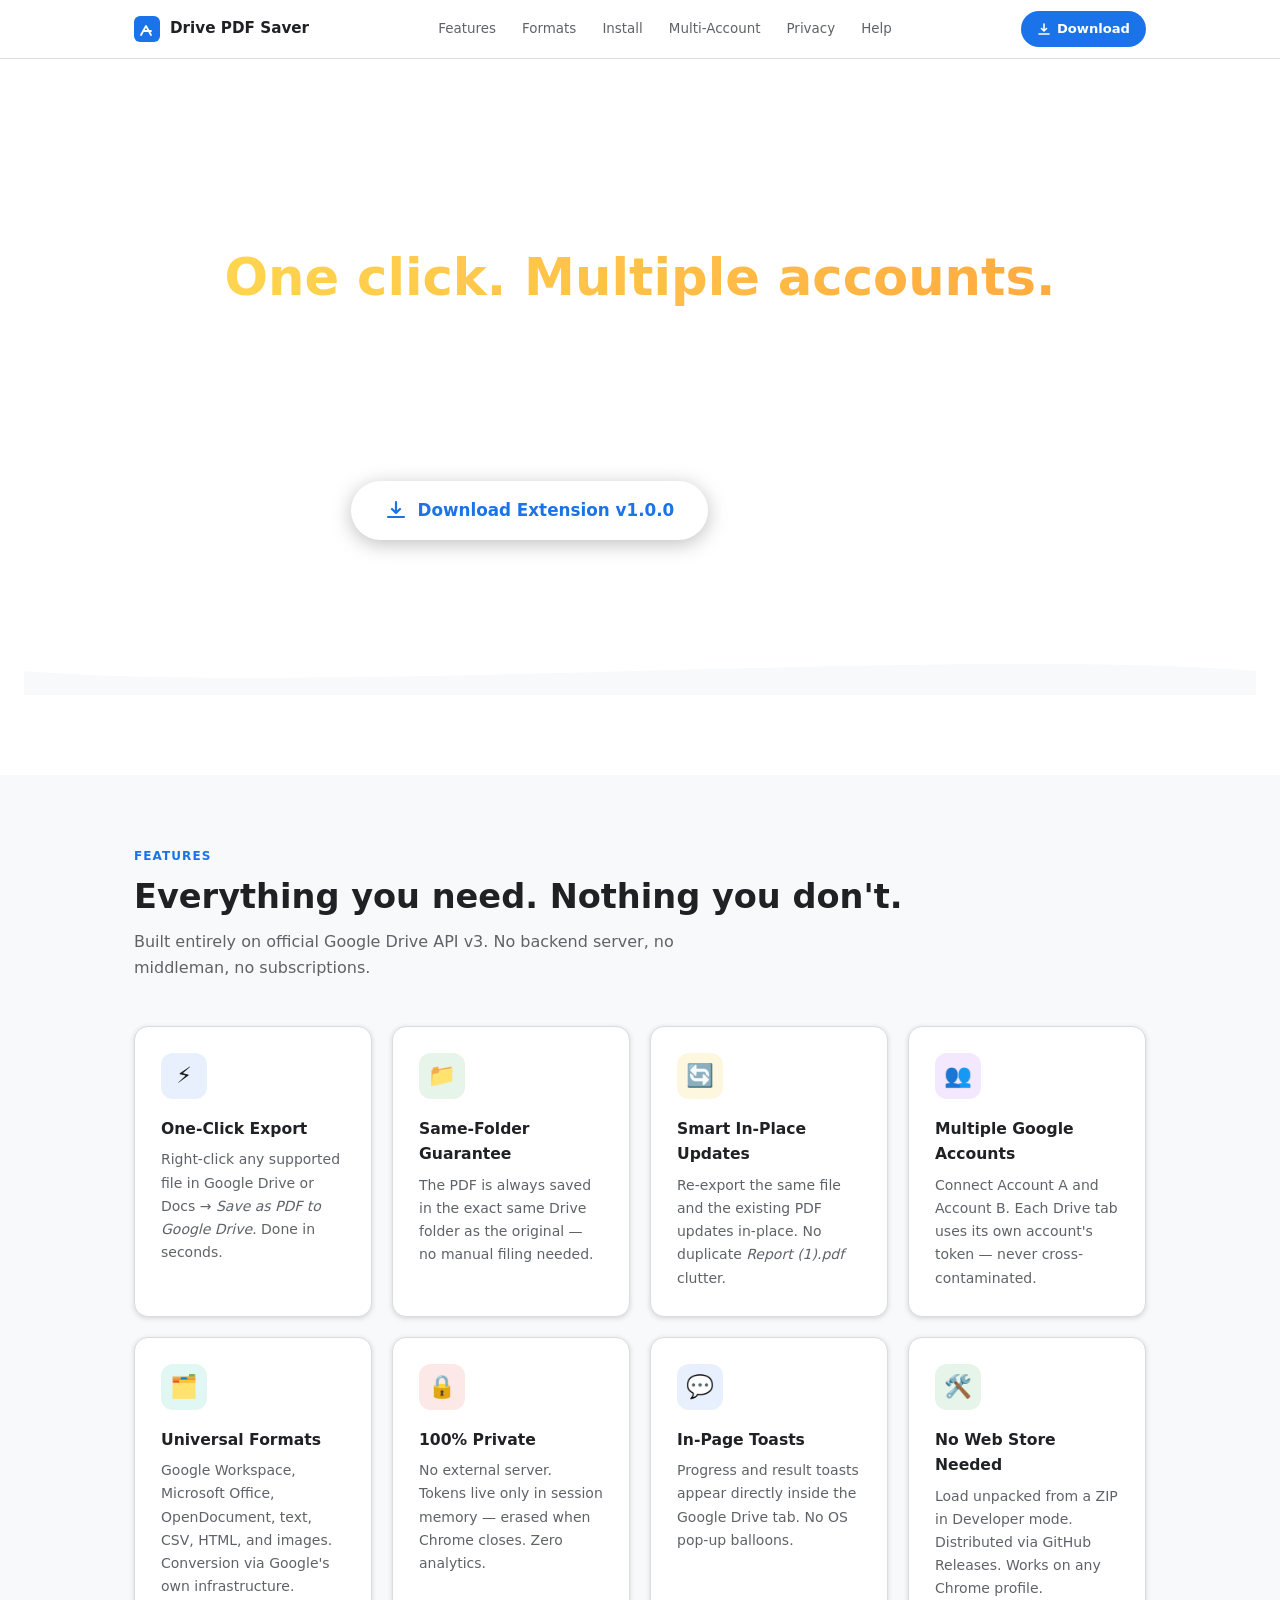
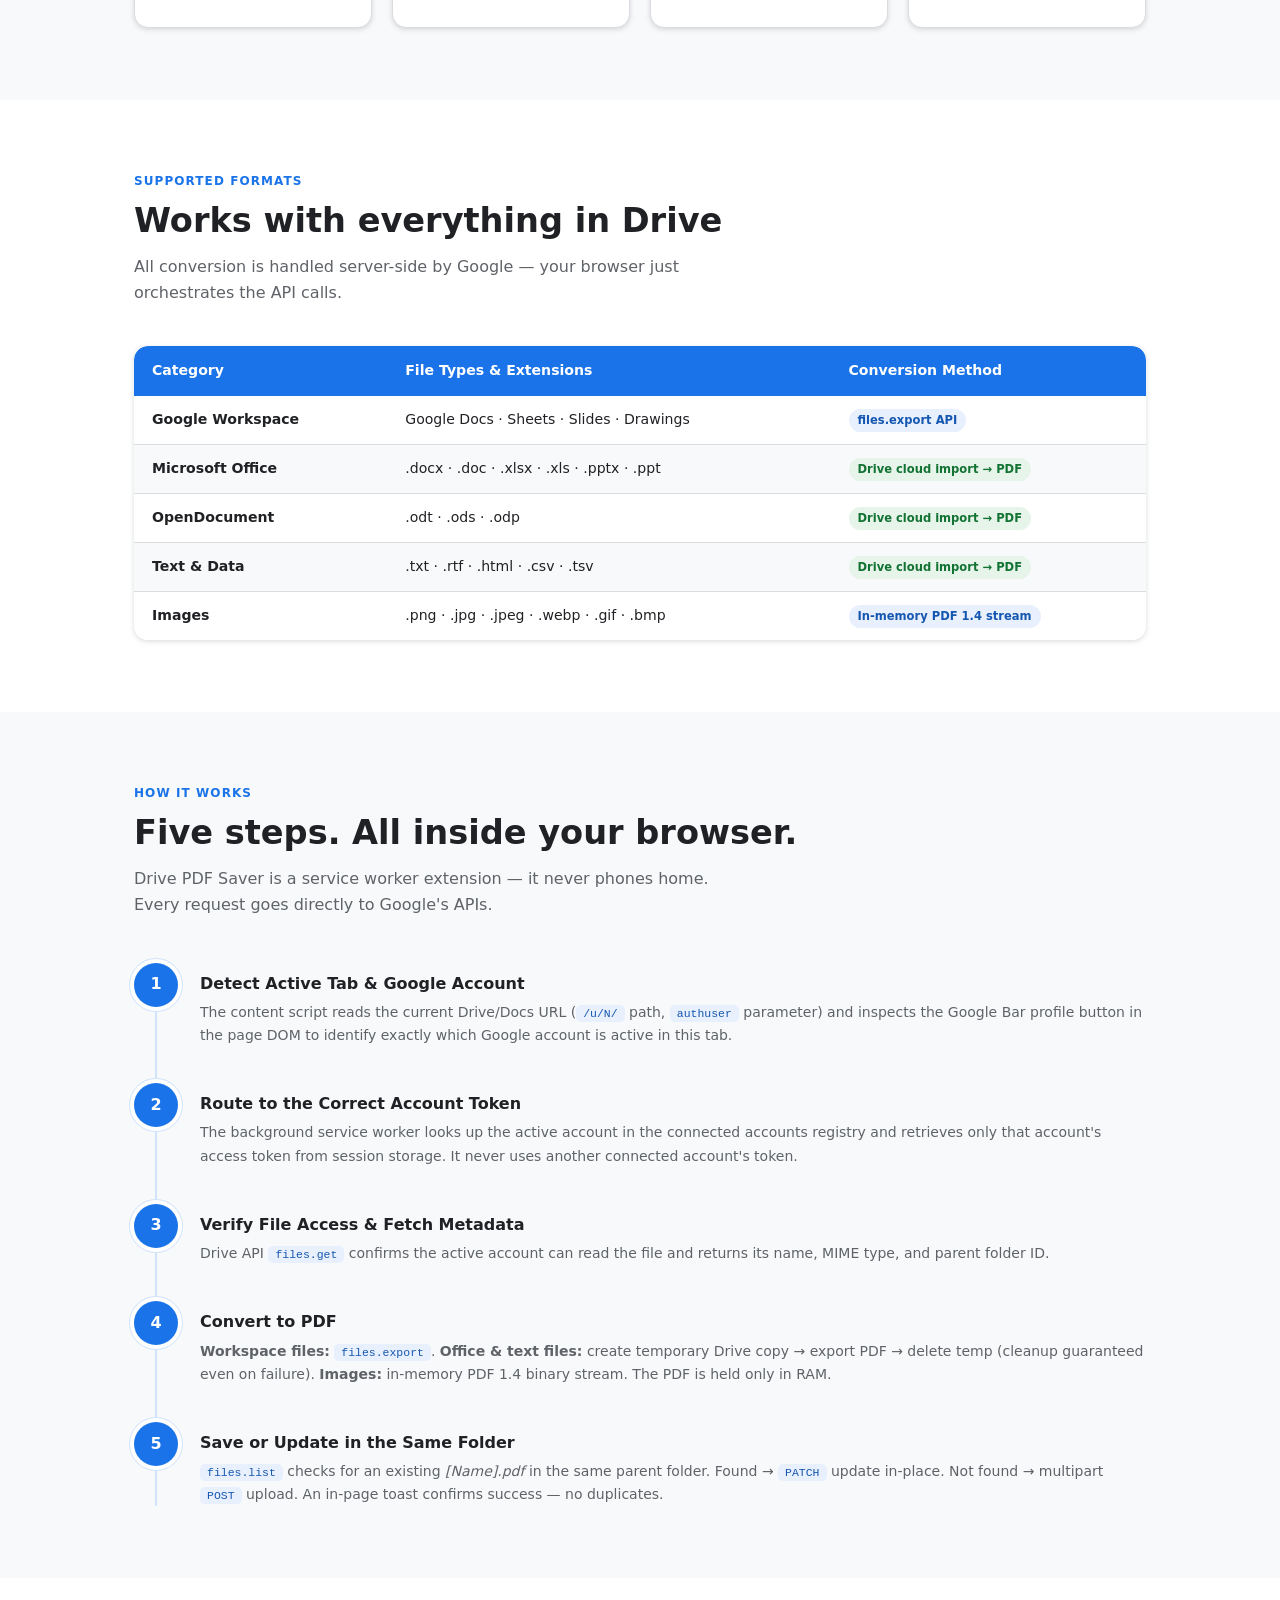
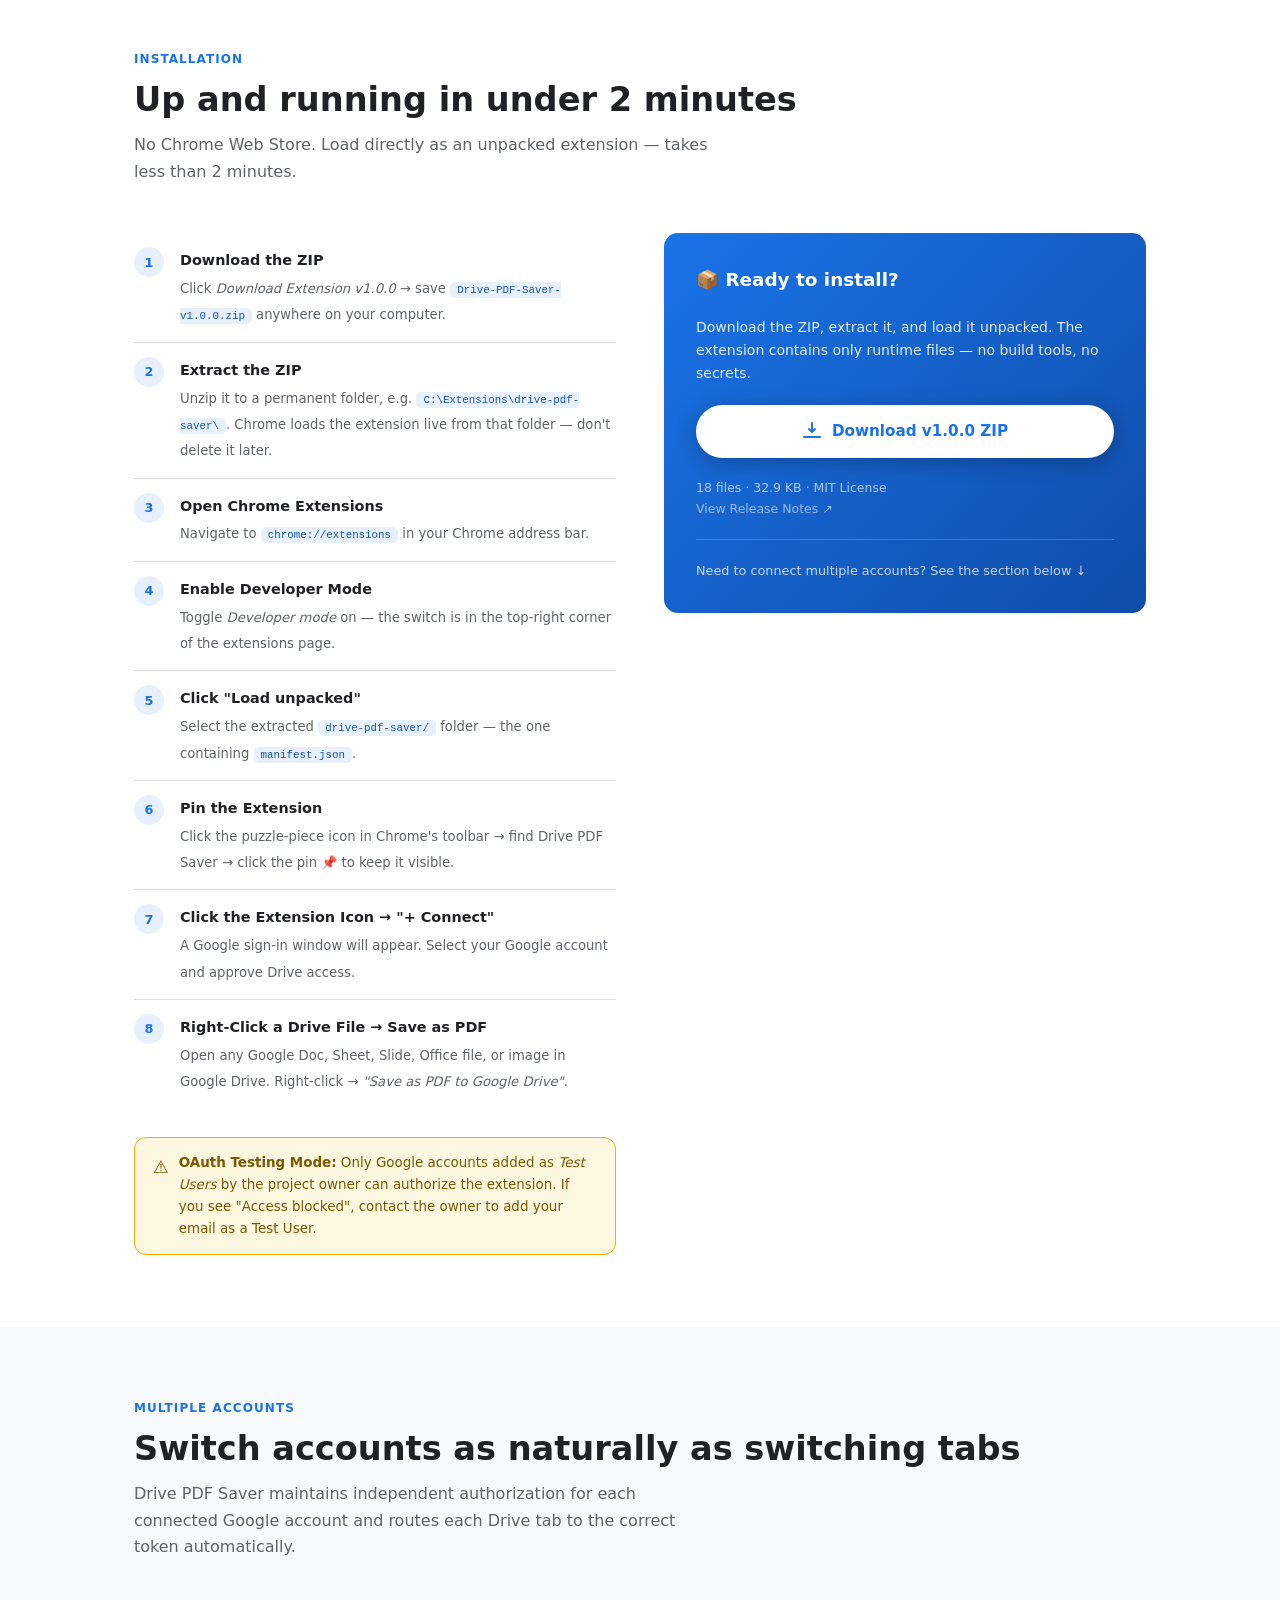
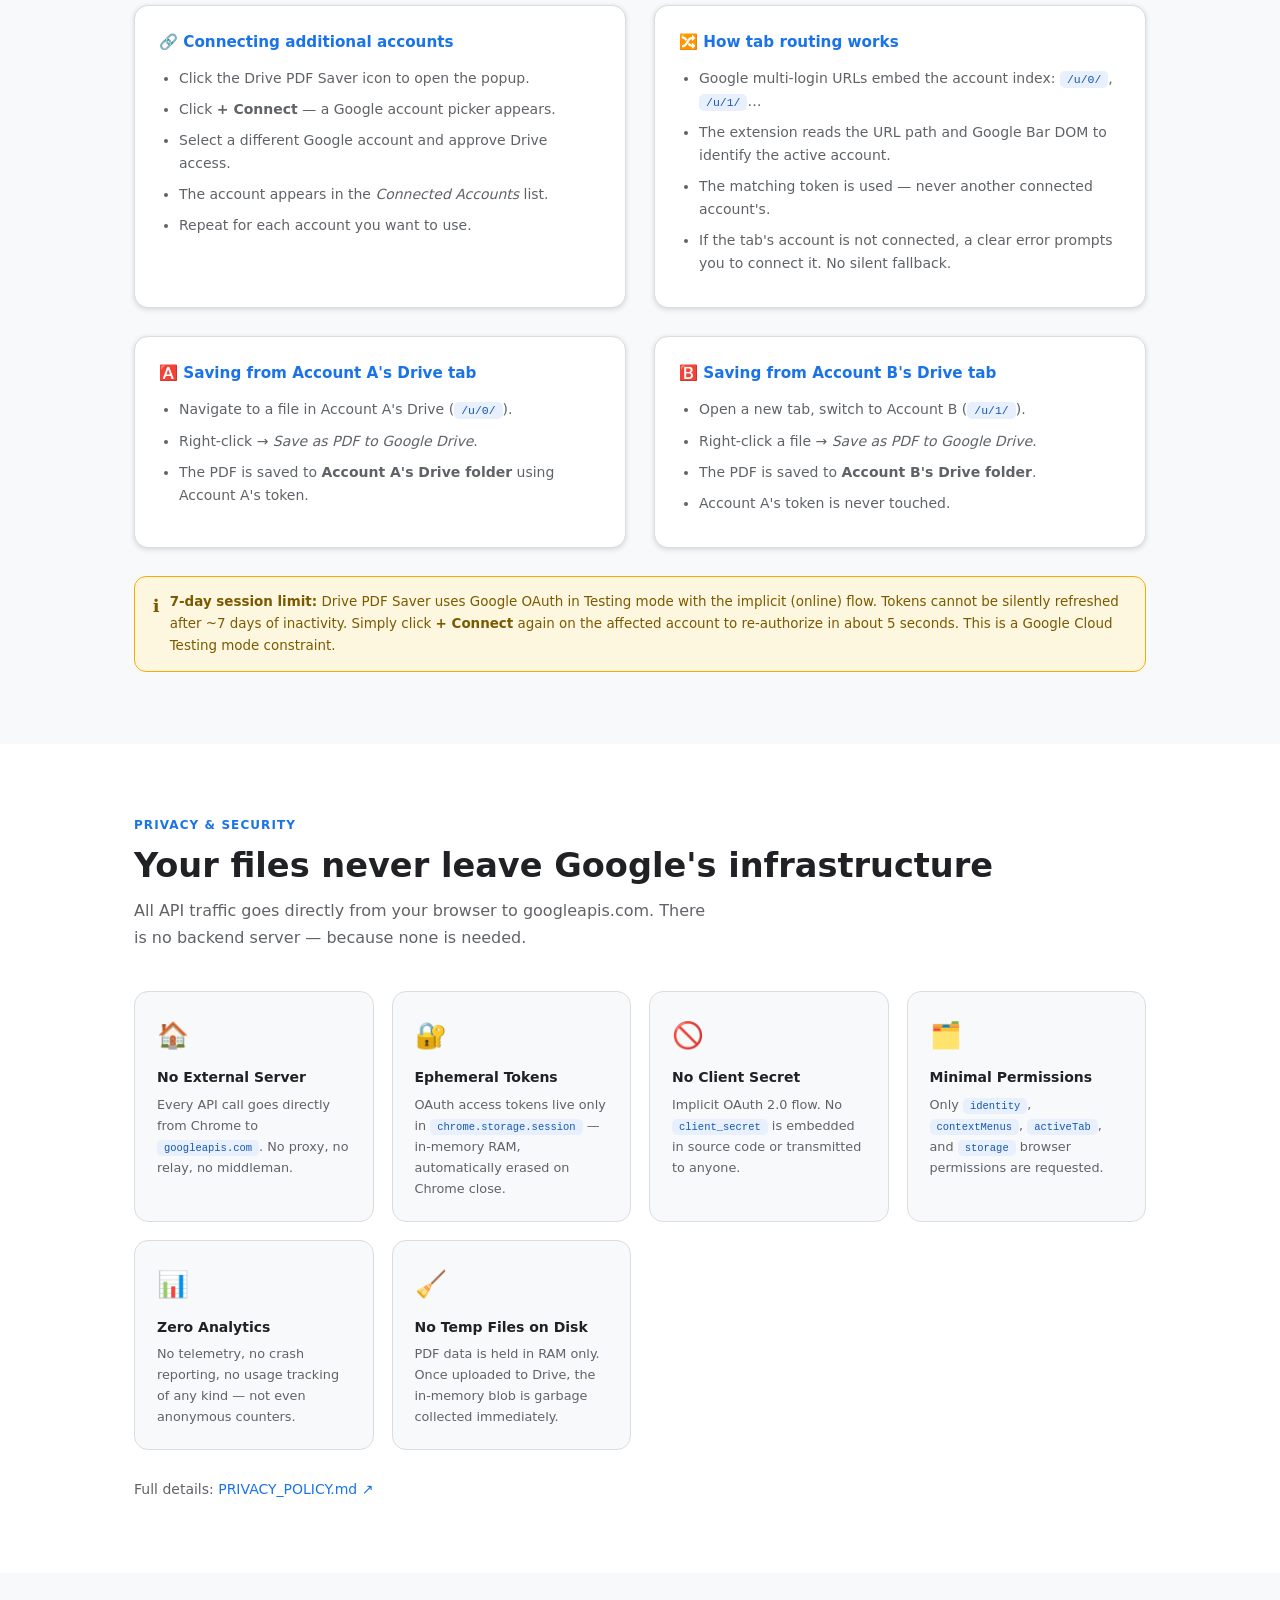
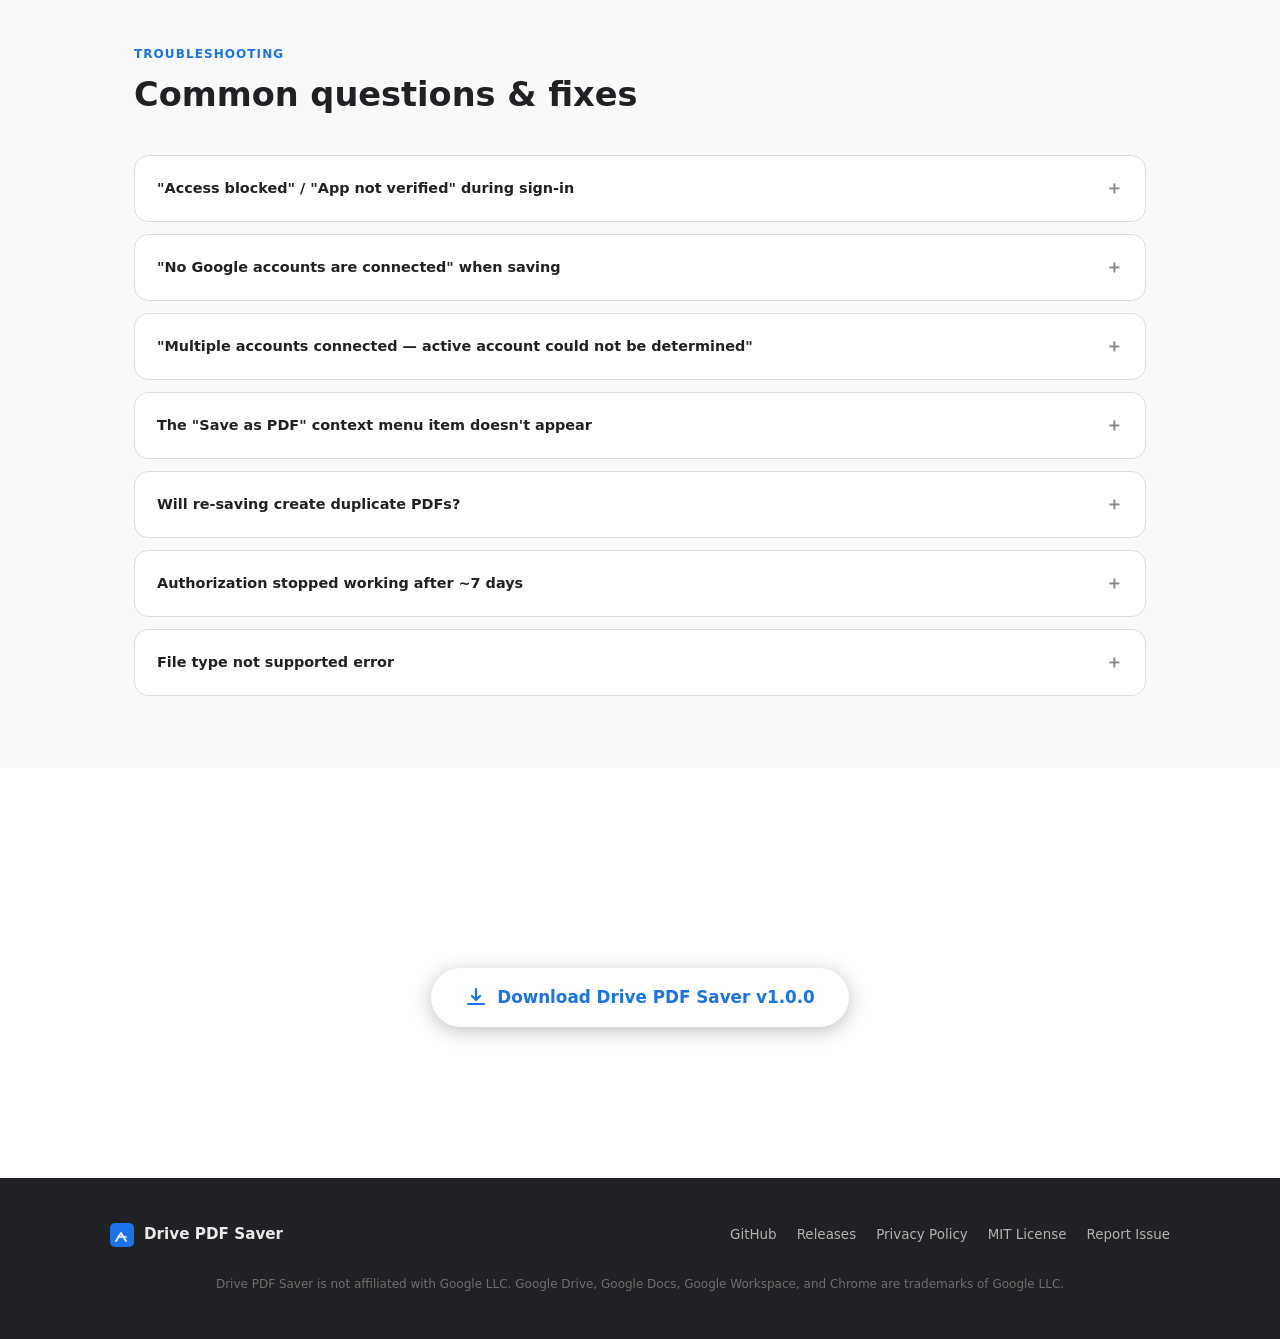
==== commit c55f2fc2: "Redesign landing page, add prominent download CTAs, update docs with correct ZIP filename" ====
--- a/index.html
+++ b/index.html
@@ -1,379 +1,415 @@
 <!DOCTYPE html>
 <html lang="en">
 <head>
-  <meta charset="UTF-8" />
-  <meta name="viewport" content="width=device-width, initial-scale=1.0" />
-  <meta name="description" content="Drive PDF Saver — Save any Google Doc, Sheet, Slide, Office file, or image as a PDF directly into the same Google Drive folder. One click. Multiple accounts. No server." />
-  <title>Drive PDF Saver — Chrome Extension</title>
-
+  <meta charset="UTF-8"/>
+  <meta name="viewport" content="width=device-width,initial-scale=1"/>
+  <meta name="description" content="Drive PDF Saver — one-click Chrome extension that converts Google Docs, Sheets, Slides, Office files and images to PDF and saves them directly into Google Drive. Free, private, multi-account."/>
+  <title>Drive PDF Saver · Chrome Extension</title>
   <style>
-    /* ── Design tokens ─────────────────────────────────────── */
-    :root {
-      --blue:        #1a73e8;
-      --blue-dark:   #1558b0;
-      --blue-light:  #e8f0fe;
-      --green:       #1e8e3e;
-      --surface:     #ffffff;
-      --surface-2:   #f8f9fa;
-      --border:      #dadce0;
-      --text-primary:#202124;
-      --text-secondary:#5f6368;
-      --radius:      12px;
-      --shadow:      0 1px 3px rgba(60,64,67,.12), 0 1px 2px rgba(60,64,67,.08);
-      --shadow-lg:   0 4px 20px rgba(60,64,67,.16);
-      --max:         1060px;
-    }
-
-    /* ── Reset / Base ──────────────────────────────────────── */
-    *, *::before, *::after { box-sizing: border-box; margin: 0; padding: 0; }
-    html { scroll-behavior: smooth; }
-    body {
-      font-family: 'Google Sans', Roboto, Arial, sans-serif;
-      color: var(--text-primary);
-      background: var(--surface-2);
-      line-height: 1.65;
-    }
-    h1,h2,h3 { line-height: 1.25; }
-    a { color: var(--blue); text-decoration: none; }
-    a:hover { text-decoration: underline; }
-    img { display: block; max-width: 100%; }
-
-    .container { max-width: var(--max); margin: 0 auto; padding: 0 24px; }
-
-    /* ── Nav ───────────────────────────────────────────────── */
-    nav {
-      position: sticky; top: 0; z-index: 100;
-      background: rgba(255,255,255,.92);
-      backdrop-filter: blur(8px);
-      border-bottom: 1px solid var(--border);
-    }
-    .nav-inner {
-      display: flex; align-items: center; justify-content: space-between;
-      height: 60px;
-      max-width: var(--max); margin: 0 auto; padding: 0 24px;
-    }
-    .nav-brand { display: flex; align-items: center; gap: 10px; font-weight: 600; font-size: 1rem; color: var(--text-primary); }
-    .nav-brand svg { flex-shrink: 0; }
-    .nav-links { display: flex; gap: 28px; font-size: 0.875rem; color: var(--text-secondary); }
-    .nav-links a { color: var(--text-secondary); }
-    .nav-links a:hover { color: var(--blue); text-decoration: none; }
-    @media (max-width: 600px) { .nav-links { display: none; } }
-
-    /* ── Hero ──────────────────────────────────────────────── */
-    .hero {
-      background: linear-gradient(160deg, #1a73e8 0%, #0f4fa8 100%);
-      color: #fff;
-      padding: 80px 24px 72px;
-      text-align: center;
-    }
-    .hero-badge {
-      display: inline-block;
-      background: rgba(255,255,255,.18);
-      border: 1px solid rgba(255,255,255,.35);
-      border-radius: 100px;
-      padding: 4px 14px;
-      font-size: 0.78rem;
-      letter-spacing: .04em;
-      margin-bottom: 22px;
-      text-transform: uppercase;
-    }
-    .hero h1 { font-size: clamp(2rem, 5vw, 3rem); font-weight: 700; margin-bottom: 18px; }
-    .hero p { font-size: 1.15rem; opacity: .9; max-width: 580px; margin: 0 auto 38px; }
-
-    .hero-cta { display: flex; flex-wrap: wrap; gap: 14px; justify-content: center; }
-
-    .btn-download {
-      display: inline-flex; align-items: center; gap: 9px;
-      background: #fff; color: var(--blue);
-      font-weight: 700; font-size: 1rem;
-      padding: 14px 30px; border-radius: 100px;
-      box-shadow: var(--shadow-lg);
-      transition: transform .15s, box-shadow .15s;
-    }
-    .btn-download:hover { transform: translateY(-2px); box-shadow: 0 8px 28px rgba(0,0,0,.22); text-decoration: none; }
-    .btn-download svg { flex-shrink: 0; }
-
-    .btn-ghost {
-      display: inline-flex; align-items: center; gap: 8px;
-      border: 2px solid rgba(255,255,255,.6); color: #fff;
-      font-size: 0.9rem; padding: 12px 24px; border-radius: 100px;
-      transition: background .15s;
-    }
-    .btn-ghost:hover { background: rgba(255,255,255,.12); text-decoration: none; }
-
-    /* ── Section helpers ───────────────────────────────────── */
-    section { padding: 64px 0; }
-    section:nth-child(even) { background: var(--surface); }
-    .section-label {
-      font-size: 0.78rem; font-weight: 600; letter-spacing: .08em;
-      text-transform: uppercase; color: var(--blue); margin-bottom: 10px;
-    }
-    .section-heading { font-size: clamp(1.5rem, 3vw, 2rem); margin-bottom: 12px; }
-    .section-sub { font-size: 1rem; color: var(--text-secondary); max-width: 560px; }
-
-    /* ── Cards grid ────────────────────────────────────────── */
-    .cards {
-      display: grid;
-      grid-template-columns: repeat(auto-fit, minmax(230px, 1fr));
-      gap: 20px;
-      margin-top: 40px;
-    }
-    .card {
-      background: var(--surface);
-      border: 1px solid var(--border);
-      border-radius: var(--radius);
-      padding: 24px;
-      box-shadow: var(--shadow);
-      transition: box-shadow .2s, transform .2s;
-    }
-    .card:hover { box-shadow: var(--shadow-lg); transform: translateY(-3px); }
-    .card-icon {
-      width: 44px; height: 44px; border-radius: 10px;
-      background: var(--blue-light);
-      display: flex; align-items: center; justify-content: center;
-      margin-bottom: 16px;
-      font-size: 1.4rem;
-    }
-    .card h3 { font-size: 1rem; margin-bottom: 6px; }
-    .card p  { font-size: 0.875rem; color: var(--text-secondary); }
-
-    /* ── Supported formats table ───────────────────────────── */
-    .formats-wrap { overflow-x: auto; margin-top: 36px; }
-    .formats-table { width: 100%; border-collapse: collapse; font-size: 0.9rem; }
-    .formats-table th {
-      background: var(--blue); color: #fff;
-      text-align: left; padding: 12px 16px; font-weight: 600;
-    }
-    .formats-table th:first-child { border-radius: var(--radius) 0 0 0; }
-    .formats-table th:last-child  { border-radius: 0 var(--radius) 0 0; }
-    .formats-table td { padding: 11px 16px; border-bottom: 1px solid var(--border); }
-    .formats-table tr:last-child td { border-bottom: none; }
-    .formats-table tr:nth-child(even) td { background: var(--surface-2); }
-
-    /* ── How it works flow ─────────────────────────────────── */
-    .flow {
-      display: flex; flex-direction: column; gap: 0;
-      margin-top: 40px; position: relative;
-    }
-    .flow::before {
-      content: ''; position: absolute; left: 20px; top: 0; bottom: 0;
-      width: 2px; background: var(--border);
-    }
-    .flow-step {
-      display: flex; gap: 20px; align-items: flex-start;
-      padding: 0 0 32px 0; position: relative;
-    }
-    .flow-step:last-child { padding-bottom: 0; }
-    .flow-num {
-      flex-shrink: 0; width: 42px; height: 42px; border-radius: 50%;
-      background: var(--blue); color: #fff;
-      display: flex; align-items: center; justify-content: center;
-      font-weight: 700; font-size: 0.95rem; z-index: 1;
-    }
-    .flow-content h3 { font-size: 0.975rem; margin-bottom: 4px; }
-    .flow-content p  { font-size: 0.875rem; color: var(--text-secondary); }
-
-    /* ── Install steps ─────────────────────────────────────── */
-    .install-steps { margin-top: 32px; counter-reset: step; }
-    .install-step {
-      display: flex; gap: 18px; align-items: flex-start;
-      padding: 16px 0; border-bottom: 1px solid var(--border);
-    }
-    .install-step:last-child { border-bottom: none; }
-    .install-step::before {
-      counter-increment: step;
-      content: counter(step);
-      flex-shrink: 0; width: 32px; height: 32px; border-radius: 50%;
-      background: var(--blue-light); color: var(--blue);
-      display: flex; align-items: center; justify-content: center;
-      font-weight: 700; font-size: 0.875rem;
-    }
-    .install-step-content { padding-top: 4px; }
-    .install-step-content strong { display: block; margin-bottom: 2px; }
-    .install-step-content span  { font-size: 0.875rem; color: var(--text-secondary); }
-    code {
-      background: var(--blue-light); color: var(--blue-dark);
-      padding: 2px 7px; border-radius: 5px; font-size: 0.85em; font-family: monospace;
-    }
-
-    /* ── Multi-account section ─────────────────────────────── */
-    .multi-cols {
-      display: grid; grid-template-columns: 1fr 1fr; gap: 32px;
-      margin-top: 36px;
-    }
-    @media (max-width: 680px) { .multi-cols { grid-template-columns: 1fr; } }
-    .multi-col h3 { font-size: 1rem; margin-bottom: 10px; color: var(--blue); }
-    .multi-col ul { padding-left: 18px; color: var(--text-secondary); font-size: 0.9rem; }
-    .multi-col li { margin-bottom: 8px; }
-
-    /* ── Security ──────────────────────────────────────────── */
-    .security-grid {
-      display: grid; grid-template-columns: repeat(auto-fit, minmax(200px, 1fr));
-      gap: 20px; margin-top: 36px;
-    }
-    .security-item {
-      background: var(--surface-2); border-radius: var(--radius);
-      padding: 20px; border: 1px solid var(--border);
-    }
-    .security-item .icon { font-size: 1.6rem; margin-bottom: 10px; }
-    .security-item h3  { font-size: 0.9rem; margin-bottom: 4px; }
-    .security-item p   { font-size: 0.82rem; color: var(--text-secondary); }
-
-    /* ── Troubleshoot ──────────────────────────────────────── */
-    .faq { margin-top: 32px; display: flex; flex-direction: column; gap: 16px; }
-    .faq-item {
-      background: var(--surface); border: 1px solid var(--border);
-      border-radius: var(--radius); padding: 20px 24px;
-    }
-    .faq-item summary {
-      font-weight: 600; cursor: pointer; list-style: none;
-      display: flex; justify-content: space-between; align-items: center;
-    }
-    .faq-item summary::after { content: '▾'; font-size: 1rem; color: var(--text-secondary); }
-    details[open] summary::after { content: '▴'; }
-    .faq-item p { margin-top: 12px; font-size: 0.875rem; color: var(--text-secondary); }
-
-    /* ── CTA strip ─────────────────────────────────────────── */
-    .cta-strip {
-      background: linear-gradient(135deg, #1a73e8 0%, #0b4fa8 100%);
-      color: #fff; text-align: center; padding: 64px 24px;
-    }
-    .cta-strip h2 { font-size: clamp(1.5rem,3vw,2rem); margin-bottom: 12px; }
-    .cta-strip p  { opacity: .88; margin-bottom: 32px; }
-    .cta-strip .btn-download { background: #fff; color: var(--blue); }
-
-    /* ── Footer ────────────────────────────────────────────── */
-    footer {
-      background: var(--text-primary); color: rgba(255,255,255,.7);
-      padding: 40px 24px; text-align: center;
-    }
-    footer a { color: rgba(255,255,255,.85); }
-    .footer-links { display: flex; flex-wrap: wrap; gap: 24px; justify-content: center; margin-bottom: 20px; font-size: 0.875rem; }
-    .footer-copy { font-size: 0.8rem; color: rgba(255,255,255,.5); }
-
-    /* ── Notice banner ─────────────────────────────────────── */
-    .notice {
-      background: #fef7e0; border: 1px solid #f9ab00;
-      border-radius: var(--radius); padding: 14px 20px;
-      font-size: 0.875rem; color: #7a5900; margin-top: 32px;
-      display: flex; gap: 10px; align-items: flex-start;
-    }
-    .notice-icon { font-size: 1.1rem; flex-shrink: 0; }
+/* ─── Tokens ────────────────────────────────────────────── */
+:root{
+  --b0:#1a73e8;--b1:#1557b0;--b2:#e8f0fe;--b3:#d2e3fc;
+  --g0:#1e8e3e;--r0:#d93025;
+  --ink:#202124;--ink2:#5f6368;--ink3:#80868b;
+  --bg:#f8f9fa;--card:#fff;--border:#dadce0;
+  --r:14px;--rp:100px;
+  --sh:0 1px 4px rgba(60,64,67,.12),0 2px 6px rgba(60,64,67,.08);
+  --sh2:0 8px 32px rgba(60,64,67,.18);
+  --max:1060px;
+  --hero-top:72px; --hero-bot:80px;
+}
+*,*::before,*::after{box-sizing:border-box;margin:0;padding:0}
+html{scroll-behavior:smooth}
+body{font-family:"Google Sans",Roboto,system-ui,sans-serif;color:var(--ink);background:var(--bg);line-height:1.65}
+a{color:var(--b0);text-decoration:none}
+a:hover{text-decoration:underline}
+img{display:block;max-width:100%}
+.wrap{max-width:var(--max);margin:0 auto;padding:0 24px}
+
+/* ─── Nav ───────────────────────────────────────────────── */
+header{
+  position:sticky;top:0;z-index:200;
+  background:rgba(255,255,255,.9);backdrop-filter:blur(10px);
+  border-bottom:1px solid var(--border);
+}
+.nav{display:flex;align-items:center;justify-content:space-between;height:58px;max-width:var(--max);margin:0 auto;padding:0 24px}
+.nav-brand{display:flex;align-items:center;gap:10px;font-weight:700;font-size:.95rem;color:var(--ink);user-select:none}
+.nav-brand svg{flex-shrink:0}
+.nav-links{display:flex;gap:26px;font-size:.84rem;color:var(--ink2)}
+.nav-links a{color:var(--ink2);transition:color .15s}
+.nav-links a:hover{color:var(--b0);text-decoration:none}
+.nav-dl{
+  display:inline-flex;align-items:center;gap:6px;
+  background:var(--b0);color:#fff;
+  font-size:.82rem;font-weight:600;
+  padding:7px 16px;border-radius:var(--rp);
+  transition:background .15s,transform .12s;
+}
+.nav-dl:hover{background:var(--b1);text-decoration:none;transform:translateY(-1px)}
+@media(max-width:700px){.nav-links{display:none}}
+
+/* ─── Hero ──────────────────────────────────────────────── */
+.hero{
+  background:linear-gradient(145deg,#0f4da8 0%,#1a73e8 45%,#1e88e5 100%);
+  color:#fff;text-align:center;
+  padding:var(--hero-top) 24px var(--hero-bot);
+  position:relative;overflow:hidden;
+}
+.hero::before{
+  content:"";position:absolute;inset:0;
+  background:url("data:image/svg+xml,%3Csvg width='60' height='60' viewBox='0 0 60 60' xmlns='http://www.w3.org/2000/svg'%3E%3Cg fill='none' fill-rule='evenodd'%3E%3Cg fill='%23ffffff' fill-opacity='0.04'%3E%3Cpath d='M36 34v-4h-2v4h-4v2h4v4h2v-4h4v-2h-4zm0-30V0h-2v4h-4v2h4v4h2V6h4V4h-4zM6 34v-4H4v4H0v2h4v4h2v-4h4v-2H6zM6 4V0H4v4H0v2h4v4h2V6h4V4H6z'/%3E%3C/g%3E%3C/g%3E%3C/svg%3E");
+}
+.hero-badge{
+  display:inline-flex;align-items:center;gap:6px;
+  background:rgba(255,255,255,.15);border:1px solid rgba(255,255,255,.3);
+  border-radius:var(--rp);padding:4px 14px;
+  font-size:.75rem;font-weight:600;letter-spacing:.06em;text-transform:uppercase;
+  margin-bottom:28px;position:relative;
+}
+.hero h1{
+  font-size:clamp(2rem,5.5vw,3.2rem);font-weight:800;
+  line-height:1.15;margin-bottom:18px;position:relative;
+}
+.hero h1 span{
+  background:linear-gradient(90deg,#ffd54f,#ffab40);
+  -webkit-background-clip:text;-webkit-text-fill-color:transparent;background-clip:text;
+}
+.hero-sub{
+  font-size:1.1rem;opacity:.9;max-width:560px;
+  margin:0 auto 40px;position:relative;
+}
+.hero-cta{display:flex;flex-wrap:wrap;gap:14px;justify-content:center;position:relative}
+
+/* Primary download button */
+.btn-dl{
+  display:inline-flex;align-items:center;gap:10px;
+  background:#fff;color:var(--b0);
+  font-weight:800;font-size:1.05rem;
+  padding:16px 34px;border-radius:var(--rp);
+  box-shadow:0 4px 20px rgba(0,0,0,.25);
+  transition:transform .15s,box-shadow .15s;
+}
+.btn-dl:hover{transform:translateY(-3px);box-shadow:0 10px 32px rgba(0,0,0,.3);text-decoration:none;color:var(--b1)}
+.btn-dl svg{flex-shrink:0}
+
+/* Ghost button */
+.btn-ghost{
+  display:inline-flex;align-items:center;gap:8px;
+  border:2px solid rgba(255,255,255,.55);color:#fff;
+  font-size:.9rem;font-weight:600;
+  padding:14px 26px;border-radius:var(--rp);
+  transition:background .15s,border-color .15s;
+}
+.btn-ghost:hover{background:rgba(255,255,255,.12);border-color:rgba(255,255,255,.8);text-decoration:none}
+
+.hero-note{
+  margin-top:26px;font-size:.78rem;opacity:.65;position:relative;
+}
+.hero-note a{color:rgba(255,255,255,.85)}
+
+/* wave */
+.hero-wave{display:block;margin-top:60px;position:relative}
+.hero-wave svg{display:block;width:100%}
+
+/* ─── Generic section ────────────────────────────────────── */
+section{padding:72px 0}
+section:nth-child(even){background:var(--card)}
+.sec-label{font-size:.75rem;font-weight:700;letter-spacing:.09em;text-transform:uppercase;color:var(--b0);margin-bottom:10px}
+.sec-title{font-size:clamp(1.5rem,3vw,2.1rem);font-weight:700;margin-bottom:12px;line-height:1.2}
+.sec-sub{font-size:1rem;color:var(--ink2);max-width:580px}
+
+/* ─── Feature cards ──────────────────────────────────────── */
+.cards{display:grid;grid-template-columns:repeat(auto-fit,minmax(220px,1fr));gap:20px;margin-top:44px}
+.card{
+  background:var(--card);border:1px solid var(--border);
+  border-radius:var(--r);padding:26px;
+  box-shadow:var(--sh);
+  transition:box-shadow .2s,transform .2s;
+}
+.card:hover{box-shadow:var(--sh2);transform:translateY(-4px)}
+.card-icon{
+  width:46px;height:46px;border-radius:12px;
+  display:flex;align-items:center;justify-content:center;
+  font-size:1.4rem;margin-bottom:18px;
+}
+.card-icon.blue{background:var(--b2)}
+.card-icon.green{background:#e6f4ea}
+.card-icon.yellow{background:#fef7e0}
+.card-icon.purple{background:#f3e8fd}
+.card-icon.red{background:#fce8e6}
+.card-icon.teal{background:#e0f7f4}
+.card h3{font-size:.975rem;font-weight:700;margin-bottom:6px}
+.card p{font-size:.875rem;color:var(--ink2)}
+
+/* ─── Formats table ──────────────────────────────────────── */
+.table-wrap{overflow-x:auto;margin-top:40px;border-radius:var(--r);box-shadow:var(--sh)}
+table.fmt{width:100%;border-collapse:collapse;font-size:.88rem;background:var(--card)}
+table.fmt th{background:var(--b0);color:#fff;text-align:left;padding:13px 18px;font-weight:600}
+table.fmt th:first-child{border-radius:var(--r) 0 0 0}
+table.fmt th:last-child{border-radius:0 var(--r) 0 0}
+table.fmt td{padding:12px 18px;border-bottom:1px solid var(--border);vertical-align:top}
+table.fmt tr:last-child td{border-bottom:none}
+table.fmt tr:nth-child(even) td{background:var(--bg)}
+.badge{
+  display:inline-block;font-size:.72rem;font-weight:700;
+  padding:2px 9px;border-radius:100px;
+}
+.badge-blue{background:var(--b2);color:var(--b1)}
+.badge-green{background:#e6f4ea;color:#137333}
+
+/* ─── How it works ───────────────────────────────────────── */
+.steps{display:flex;flex-direction:column;gap:0;margin-top:44px;position:relative}
+.steps::before{content:"";position:absolute;left:21px;top:0;bottom:0;width:2px;background:var(--b3)}
+.step{display:flex;gap:22px;align-items:flex-start;padding-bottom:36px;position:relative}
+.step:last-child{padding-bottom:0}
+.step-num{
+  flex-shrink:0;width:44px;height:44px;border-radius:50%;
+  background:var(--b0);color:#fff;
+  display:flex;align-items:center;justify-content:center;
+  font-weight:800;font-size:1rem;z-index:1;box-shadow:0 0 0 4px var(--card),0 0 0 5px var(--b3);
+}
+.step-body{padding-top:8px}
+.step-body h3{font-size:1rem;font-weight:700;margin-bottom:4px}
+.step-body p{font-size:.875rem;color:var(--ink2)}
+
+/* ─── Install ────────────────────────────────────────────── */
+.install-grid{display:grid;grid-template-columns:1fr 1fr;gap:48px;margin-top:48px;align-items:start}
+@media(max-width:720px){.install-grid{grid-template-columns:1fr}}
+.install-steps{counter-reset:s;display:flex;flex-direction:column;gap:0}
+.istep{
+  display:flex;gap:16px;align-items:flex-start;
+  padding:14px 0;border-bottom:1px solid var(--border);
+}
+.istep:last-child{border-bottom:none}
+.istep-num{
+  flex-shrink:0;width:30px;height:30px;border-radius:50%;
+  background:var(--b2);color:var(--b0);
+  display:flex;align-items:center;justify-content:center;
+  font-weight:800;font-size:.8rem;counter-increment:s;
+  content:counter(s);
+}
+.istep-body{padding-top:2px}
+.istep-body strong{display:block;font-size:.9rem;margin-bottom:2px}
+.istep-body span{font-size:.825rem;color:var(--ink2)}
+code{background:var(--b2);color:var(--b1);padding:2px 7px;border-radius:5px;font-size:.82em;font-family:monospace}
+.install-cta{
+  background:linear-gradient(135deg,#1a73e8,#0f4da8);
+  border-radius:var(--r);padding:32px;color:#fff;
+  display:flex;flex-direction:column;gap:20px;
+  position:sticky;top:80px;
+}
+.install-cta h3{font-size:1.15rem;font-weight:700}
+.install-cta p{font-size:.875rem;opacity:.88}
+.install-cta .btn-dl{font-size:.95rem;padding:14px 24px;justify-content:center}
+.install-cta .btn-dl:hover{color:var(--b1)}
+.install-cta .note{font-size:.78rem;opacity:.65}
+.install-cta .note a{color:rgba(255,255,255,.85)}
+
+/* ─── Multi-account ──────────────────────────────────────── */
+.account-cols{display:grid;grid-template-columns:1fr 1fr;gap:28px;margin-top:44px}
+@media(max-width:680px){.account-cols{grid-template-columns:1fr}}
+.account-card{background:var(--card);border:1px solid var(--border);border-radius:var(--r);padding:24px;box-shadow:var(--sh)}
+.account-card h3{font-size:.95rem;font-weight:700;color:var(--b0);margin-bottom:12px;display:flex;align-items:center;gap:8px}
+.account-card ul{padding-left:20px;color:var(--ink2);font-size:.875rem}
+.account-card li{margin-bottom:8px}
+
+/* ─── Security ───────────────────────────────────────────── */
+.sec-grid{display:grid;grid-template-columns:repeat(auto-fit,minmax(190px,1fr));gap:18px;margin-top:40px}
+.sec-item{background:var(--bg);border:1px solid var(--border);border-radius:var(--r);padding:22px}
+.sec-item .icon{font-size:1.6rem;margin-bottom:10px}
+.sec-item h3{font-size:.875rem;font-weight:700;margin-bottom:4px}
+.sec-item p{font-size:.8rem;color:var(--ink2)}
+
+/* ─── Troubleshoot ───────────────────────────────────────── */
+.faq{display:flex;flex-direction:column;gap:12px;margin-top:40px}
+details.faq-item{background:var(--card);border:1px solid var(--border);border-radius:var(--r)}
+details.faq-item summary{
+  padding:18px 22px;font-weight:700;font-size:.9rem;cursor:pointer;
+  list-style:none;display:flex;justify-content:space-between;align-items:center;
+  user-select:none;
+}
+details.faq-item summary::after{content:"＋";font-size:1.1rem;color:var(--ink3);transition:transform .2s}
+details[open].faq-item summary::after{content:"−"}
+details.faq-item .answer{padding:0 22px 18px;font-size:.875rem;color:var(--ink2);border-top:1px solid var(--border);padding-top:16px;margin-top:0}
+
+/* ─── CTA strip ──────────────────────────────────────────── */
+.cta-strip{
+  background:linear-gradient(135deg,#0f4da8,#1a73e8);
+  color:#fff;text-align:center;padding:72px 24px;
+}
+.cta-strip h2{font-size:clamp(1.5rem,3vw,2rem);font-weight:800;margin-bottom:12px}
+.cta-strip p{opacity:.88;margin-bottom:36px;font-size:1rem}
+.cta-strip .btn-dl{display:inline-flex}
+.cta-strip .note{margin-top:22px;font-size:.8rem;opacity:.6}
+.cta-strip .note a{color:rgba(255,255,255,.85)}
+
+/* ─── Footer ─────────────────────────────────────────────── */
+footer{background:#202124;color:rgba(255,255,255,.65);padding:44px 24px}
+.foot-inner{max-width:var(--max);margin:0 auto;display:flex;flex-wrap:wrap;gap:32px;align-items:center;justify-content:space-between}
+.foot-brand{display:flex;align-items:center;gap:10px;font-weight:700;color:rgba(255,255,255,.9);font-size:.95rem}
+.foot-links{display:flex;flex-wrap:wrap;gap:20px;font-size:.84rem}
+.foot-links a{color:rgba(255,255,255,.65)}
+.foot-links a:hover{color:#fff;text-decoration:none}
+.foot-copy{margin-top:28px;max-width:var(--max);margin-left:auto;margin-right:auto;font-size:.75rem;color:rgba(255,255,255,.35);text-align:center}
+
+/* ─── Notice ─────────────────────────────────────────────── */
+.notice{
+  background:#fef7e0;border:1px solid #f9ab00;
+  border-radius:12px;padding:14px 18px;
+  font-size:.84rem;color:#7a5900;
+  display:flex;gap:10px;align-items:flex-start;margin-top:28px;
+}
+.notice-icon{font-size:1.1rem;flex-shrink:0;margin-top:1px}
+
+/* ─── Scroll-reveal (no JS fallback graceful) ────────────── */
+@media(prefers-reduced-motion:no-preference){
+  .reveal{opacity:0;transform:translateY(18px);transition:opacity .5s ease,transform .5s ease}
+  .reveal.visible{opacity:1;transform:none}
+}
   </style>
 </head>
 <body>
 
-<!-- ── Navigation ─────────────────────────────────────────── -->
-<nav>
-  <div class="nav-inner">
+<!-- ── Nav ──────────────────────────────────────────────── -->
+<header>
+  <div class="nav">
     <div class="nav-brand">
-      <svg width="28" height="28" viewBox="0 0 28 28" fill="none">
-        <rect width="28" height="28" rx="6" fill="#1a73e8"/>
-        <path d="M8 20l5-10 5 10M10 16h6" stroke="#fff" stroke-width="2" stroke-linecap="round" stroke-linejoin="round"/>
+      <svg width="26" height="26" viewBox="0 0 26 26" fill="none">
+        <rect width="26" height="26" rx="6" fill="#1a73e8"/>
+        <path d="M7 19l5-9 5 9M9 15h8" stroke="#fff" stroke-width="1.8" stroke-linecap="round" stroke-linejoin="round"/>
       </svg>
       Drive PDF Saver
     </div>
-    <nav class="nav-links">
+    <nav class="nav-links" aria-label="Page sections">
       <a href="#features">Features</a>
       <a href="#formats">Formats</a>
       <a href="#install">Install</a>
       <a href="#accounts">Multi-Account</a>
-      <a href="#troubleshoot">Help</a>
-      <a href="https://github.com/tanmayshah2705/drive-pdf-saver" target="_blank">GitHub</a>
+      <a href="#privacy">Privacy</a>
+      <a href="#help">Help</a>
     </nav>
-  </div>
-</nav>
-
-<!-- ── Hero ───────────────────────────────────────────────── -->
-<section class="hero">
-  <div class="container">
-    <div class="hero-badge">Chrome Extension · Manifest V3 · Free</div>
-    <h1>Save any Drive file as PDF.<br>One click. Multiple accounts.</h1>
-    <p>Drive PDF Saver converts Google Docs, Sheets, Slides, Office files, and images to PDF and saves them right next to the original — in the same Drive folder, with the same name.</p>
+    <a class="nav-dl"
+       href="https://github.com/tanmayshah2705/drive-pdf-saver/releases/download/v1.0.0/Drive-PDF-Saver-v1.0.0.zip"
+       download="Drive-PDF-Saver-v1.0.0.zip">
+      <svg width="14" height="14" viewBox="0 0 14 14" fill="none">
+        <path d="M7 2v7M7 9L4.5 6.5M7 9l2.5-2.5" stroke="#fff" stroke-width="1.6" stroke-linecap="round" stroke-linejoin="round"/>
+        <path d="M2 12h10" stroke="#fff" stroke-width="1.6" stroke-linecap="round"/>
+      </svg>
+      Download
+    </a>
+  </div>
+</header>
+
+<!-- ── Hero ─────────────────────────────────────────────── -->
+<section class="hero" aria-label="Product hero">
+  <div class="wrap">
+    <div class="hero-badge">
+      <svg width="12" height="12" viewBox="0 0 12 12" fill="none"><circle cx="6" cy="6" r="5" stroke="#fff" stroke-width="1.2"/><path d="M6 4v3M6 8.5v.5" stroke="#fff" stroke-width="1.2" stroke-linecap="round"/></svg>
+      Chrome Extension · Manifest V3 · Free &amp; Open Source
+    </div>
+
+    <h1>Save Drive files as PDF.<br><span>One click. Multiple accounts.</span></h1>
+
+    <p class="hero-sub">
+      Right-click any Google Doc, Sheet, Slide, Office file or image in Google Drive
+      → PDF saved in the <em>same folder</em>. Updates existing PDFs in-place. Supports multiple Google accounts simultaneously. No server. No tracking.
+    </p>
 
     <div class="hero-cta">
-      <a class="btn-download"
-         href="https://github.com/tanmayshah2705/drive-pdf-saver/releases/download/v1.0.0/drive-pdf-saver-v1.0.0.zip"
-         id="hero-download">
-        <svg width="20" height="20" viewBox="0 0 20 20" fill="none">
-          <path d="M10 3v9M10 12l-3-3M10 12l3-3" stroke="currentColor" stroke-width="2" stroke-linecap="round" stroke-linejoin="round"/>
-          <path d="M3 16h14" stroke="currentColor" stroke-width="2" stroke-linecap="round"/>
+      <a class="btn-dl"
+         href="https://github.com/tanmayshah2705/drive-pdf-saver/releases/download/v1.0.0/Drive-PDF-Saver-v1.0.0.zip"
+         download="Drive-PDF-Saver-v1.0.0.zip">
+        <svg width="22" height="22" viewBox="0 0 22 22" fill="none">
+          <path d="M11 3v11M11 14l-4-4M11 14l4-4" stroke="currentColor" stroke-width="2.2" stroke-linecap="round" stroke-linejoin="round"/>
+          <path d="M3 18h16" stroke="currentColor" stroke-width="2.2" stroke-linecap="round"/>
         </svg>
         Download Extension v1.0.0
       </a>
+
       <a class="btn-ghost"
-         href="https://github.com/tanmayshah2705/drive-pdf-saver/releases/tag/v1.0.0"
-         target="_blank">
+         href="https://github.com/tanmayshah2705/drive-pdf-saver"
+         target="_blank" rel="noopener">
         <svg width="17" height="17" viewBox="0 0 24 24" fill="currentColor">
           <path d="M12 0C5.37 0 0 5.37 0 12c0 5.31 3.435 9.795 8.205 11.385.6.105.825-.255.825-.57 0-.285-.015-1.23-.015-2.235-3.015.555-3.795-.735-4.035-1.41-.135-.345-.72-1.41-1.23-1.695-.42-.225-1.02-.78-.015-.795.945-.015 1.62.87 1.845 1.23 1.08 1.815 2.805 1.305 3.495.99.105-.78.42-1.305.765-1.605-2.67-.3-5.46-1.335-5.46-5.925 0-1.305.465-2.385 1.23-3.225-.12-.3-.54-1.53.12-3.18 0 0 1.005-.315 3.3 1.23.96-.27 1.98-.405 3-.405s2.04.135 3 .405c2.295-1.56 3.3-1.23 3.3-1.23.66 1.65.24 2.88.12 3.18.765.84 1.23 1.905 1.23 3.225 0 4.605-2.805 5.625-5.475 5.925.435.375.81 1.095.81 2.22 0 1.605-.015 2.895-.015 3.3 0 .315.225.69.825.57A12.02 12.02 0 0024 12c0-6.63-5.37-12-12-12z"/>
         </svg>
         View on GitHub
       </a>
     </div>
-  </div>
-</section>
-
-<!-- ── Features ───────────────────────────────────────────── -->
-<section id="features">
-  <div class="container">
-    <div class="section-label">Features</div>
-    <h2 class="section-heading">Everything you need, nothing you don't</h2>
-    <p class="section-sub">Drive PDF Saver works entirely in your browser — no server, no account required on our side.</p>
+
+    <p class="hero-note">
+      Free · MIT License ·
+      <a href="https://github.com/tanmayshah2705/drive-pdf-saver/releases/tag/v1.0.0" target="_blank" rel="noopener">Release notes ↗</a>
+    </p>
+  </div>
+
+  <div class="hero-wave">
+    <svg viewBox="0 0 1440 56" fill="none" xmlns="http://www.w3.org/2000/svg" preserveAspectRatio="none">
+      <path d="M0 56V28C360 56 1080 0 1440 28V56H0Z" fill="#f8f9fa"/>
+    </svg>
+  </div>
+</section>
+
+<!-- ── Features ──────────────────────────────────────────── -->
+<section id="features" aria-labelledby="feat-title">
+  <div class="wrap">
+    <p class="sec-label reveal">Features</p>
+    <h2 class="sec-title reveal" id="feat-title">Everything you need. Nothing you don't.</h2>
+    <p class="sec-sub reveal">Built entirely on official Google Drive API v3. No backend server, no middleman, no subscriptions.</p>
 
     <div class="cards">
-      <div class="card">
-        <div class="card-icon">⚡</div>
+      <div class="card reveal">
+        <div class="card-icon blue">⚡</div>
         <h3>One-Click Export</h3>
-        <p>Right-click any supported file in Google Drive or Docs and choose <em>Save as PDF to Google Drive</em>. Done.</p>
-      </div>
-      <div class="card">
-        <div class="card-icon">📁</div>
+        <p>Right-click any supported file in Google Drive or Docs → <em>Save as PDF to Google Drive</em>. Done in seconds.</p>
+      </div>
+      <div class="card reveal">
+        <div class="card-icon green">📁</div>
         <h3>Same-Folder Guarantee</h3>
-        <p>The PDF lands in the exact same Drive folder as the original — no hunting through My Drive afterwards.</p>
-      </div>
-      <div class="card">
-        <div class="card-icon">🔄</div>
+        <p>The PDF is always saved in the exact same Drive folder as the original — no manual filing needed.</p>
+      </div>
+      <div class="card reveal">
+        <div class="card-icon yellow">🔄</div>
         <h3>Smart In-Place Updates</h3>
-        <p>Re-exporting a file with the same name updates the existing PDF instead of creating <em>File (1).pdf</em> duplicates.</p>
-      </div>
-      <div class="card">
-        <div class="card-icon">👥</div>
+        <p>Re-export the same file and the existing PDF updates in-place. No duplicate <em>Report (1).pdf</em> clutter.</p>
+      </div>
+      <div class="card reveal">
+        <div class="card-icon purple">👥</div>
         <h3>Multiple Google Accounts</h3>
-        <p>Connect Account A and Account B simultaneously. The extension automatically uses the token for whichever Drive tab you're in — never cross-contaminating.</p>
-      </div>
-      <div class="card">
-        <div class="card-icon">🗂️</div>
+        <p>Connect Account A and Account B. Each Drive tab uses its own account's token — never cross-contaminated.</p>
+      </div>
+      <div class="card reveal">
+        <div class="card-icon teal">🗂️</div>
         <h3>Universal Formats</h3>
-        <p>Google Workspace, Microsoft Office, OpenDocument, plain text, CSV, HTML, RTF, and images — all converted server-side by Google's own APIs.</p>
-      </div>
-      <div class="card">
-        <div class="card-icon">🔒</div>
+        <p>Google Workspace, Microsoft Office, OpenDocument, text, CSV, HTML, and images. Conversion via Google's own infrastructure.</p>
+      </div>
+      <div class="card reveal">
+        <div class="card-icon red">🔒</div>
         <h3>100% Private</h3>
-        <p>No external server. No analytics. Tokens stored only in ephemeral session memory — automatically cleared when Chrome closes.</p>
-      </div>
-      <div class="card">
-        <div class="card-icon">💬</div>
+        <p>No external server. Tokens live only in session memory — erased when Chrome closes. Zero analytics.</p>
+      </div>
+      <div class="card reveal">
+        <div class="card-icon blue">💬</div>
         <h3>In-Page Toasts</h3>
-        <p>Progress and success/error status appear as sleek in-page toasts directly on the Google Drive tab — no OS popups.</p>
-      </div>
-      <div class="card">
-        <div class="card-icon">🛠️</div>
-        <h3>No Web Store Required</h3>
-        <p>Load unpacked in Developer mode. Distributed directly via GitHub Releases — no Chrome Web Store review needed.</p>
-      </div>
-    </div>
-  </div>
-</section>
-
-<!-- ── Supported formats ──────────────────────────────────── -->
-<section id="formats">
-  <div class="container">
-    <div class="section-label">Supported Formats</div>
-    <h2 class="section-heading">Works with everything in Drive</h2>
-    <p class="section-sub">Powered entirely by official Google Drive API v3 — Drive PDF Saver delegates conversion to Google's own infrastructure.</p>
-
-    <div class="formats-wrap">
-      <table class="formats-table">
+        <p>Progress and result toasts appear directly inside the Google Drive tab. No OS pop-up balloons.</p>
+      </div>
+      <div class="card reveal">
+        <div class="card-icon green">🛠️</div>
+        <h3>No Web Store Needed</h3>
+        <p>Load unpacked from a ZIP in Developer mode. Distributed via GitHub Releases. Works on any Chrome profile.</p>
+      </div>
+    </div>
+  </div>
+</section>
+
+<!-- ── Supported formats ─────────────────────────────────── -->
+<section id="formats" aria-labelledby="fmt-title">
+  <div class="wrap">
+    <p class="sec-label reveal">Supported Formats</p>
+    <h2 class="sec-title reveal" id="fmt-title">Works with everything in Drive</h2>
+    <p class="sec-sub reveal">All conversion is handled server-side by Google — your browser just orchestrates the API calls.</p>
+
+    <div class="table-wrap reveal">
+      <table class="fmt">
         <thead>
           <tr>
             <th>Category</th>
@@ -385,32 +421,27 @@
           <tr>
             <td><strong>Google Workspace</strong></td>
             <td>Google Docs · Sheets · Slides · Drawings</td>
-            <td>Native Drive API <code>files.export</code></td>
+            <td><span class="badge badge-blue">files.export API</span></td>
           </tr>
           <tr>
             <td><strong>Microsoft Office</strong></td>
             <td>.docx · .doc · .xlsx · .xls · .pptx · .ppt</td>
-            <td>Drive cloud import → Workspace → PDF export</td>
+            <td><span class="badge badge-green">Drive cloud import → PDF</span></td>
           </tr>
           <tr>
             <td><strong>OpenDocument</strong></td>
             <td>.odt · .ods · .odp</td>
-            <td>Drive cloud import → Workspace → PDF export</td>
+            <td><span class="badge badge-green">Drive cloud import → PDF</span></td>
           </tr>
           <tr>
             <td><strong>Text &amp; Data</strong></td>
             <td>.txt · .rtf · .html · .csv · .tsv</td>
-            <td>Drive cloud import → Workspace → PDF export</td>
+            <td><span class="badge badge-green">Drive cloud import → PDF</span></td>
           </tr>
           <tr>
             <td><strong>Images</strong></td>
             <td>.png · .jpg · .jpeg · .webp · .gif · .bmp</td>
-            <td>In-memory PDF 1.4 stream (DCTDecode)</td>
-          </tr>
-          <tr>
-            <td><strong>Already PDF</strong></td>
-            <td>.pdf</td>
-            <td>Skipped — already a PDF, no action taken</td>
+            <td><span class="badge badge-blue">In-memory PDF 1.4 stream</span></td>
           </tr>
         </tbody>
       </table>
@@ -418,298 +449,342 @@
   </div>
 </section>
 
-<!-- ── How it works ───────────────────────────────────────── -->
-<section id="how">
-  <div class="container">
-    <div class="section-label">How It Works</div>
-    <h2 class="section-heading">Five steps. All inside your browser.</h2>
-    <p class="section-sub">Drive PDF Saver talks directly to Google Drive API v3 — no intermediary server ever touches your files.</p>
-
-    <div class="flow">
-      <div class="flow-step">
-        <div class="flow-num">1</div>
-        <div class="flow-content">
-          <h3>Detect Active Tab &amp; Account</h3>
-          <p>The content script reads the current Google Drive/Docs URL and DOM to identify which Google account is active in this tab (via <code>/u/N/</code> path, <code>authuser</code> query, or Google Bar profile element).</p>
+<!-- ── How it works ──────────────────────────────────────── -->
+<section id="how" aria-labelledby="how-title">
+  <div class="wrap">
+    <p class="sec-label reveal">How It Works</p>
+    <h2 class="sec-title reveal" id="how-title">Five steps. All inside your browser.</h2>
+    <p class="sec-sub reveal">Drive PDF Saver is a service worker extension — it never phones home. Every request goes directly to Google's APIs.</p>
+
+    <div class="steps">
+      <div class="step reveal">
+        <div class="step-num">1</div>
+        <div class="step-body">
+          <h3>Detect Active Tab &amp; Google Account</h3>
+          <p>The content script reads the current Drive/Docs URL (<code>/u/N/</code> path, <code>authuser</code> parameter) and inspects the Google Bar profile button in the page DOM to identify exactly which Google account is active in this tab.</p>
         </div>
       </div>
-      <div class="flow-step">
-        <div class="flow-num">2</div>
-        <div class="flow-content">
-          <h3>Route to Correct Account Token</h3>
-          <p>The service worker looks up the validated session index map and returns the access token for exactly the active account — never another connected account's token.</p>
+      <div class="step reveal">
+        <div class="step-num">2</div>
+        <div class="step-body">
+          <h3>Route to the Correct Account Token</h3>
+          <p>The background service worker looks up the active account in the connected accounts registry and retrieves only that account's access token from session storage. It never uses another connected account's token.</p>
         </div>
       </div>
-      <div class="flow-step">
-        <div class="flow-num">3</div>
-        <div class="flow-content">
+      <div class="step reveal">
+        <div class="step-num">3</div>
+        <div class="step-body">
           <h3>Verify File Access &amp; Fetch Metadata</h3>
           <p>Drive API <code>files.get</code> confirms the active account can read the file and returns its name, MIME type, and parent folder ID.</p>
         </div>
       </div>
-      <div class="flow-step">
-        <div class="flow-num">4</div>
-        <div class="flow-content">
+      <div class="step reveal">
+        <div class="step-num">4</div>
+        <div class="step-body">
           <h3>Convert to PDF</h3>
-          <p>Workspace files: <code>files.export</code>. Office/text files: create a temporary Drive copy → export → delete temp. Images: in-memory PDF binary stream. The PDF is held only in RAM.</p>
+          <p><strong>Workspace files:</strong> <code>files.export</code>. <strong>Office &amp; text files:</strong> create temporary Drive copy → export PDF → delete temp (cleanup guaranteed even on failure). <strong>Images:</strong> in-memory PDF 1.4 binary stream. The PDF is held only in RAM.</p>
         </div>
       </div>
-      <div class="flow-step">
-        <div class="flow-num">5</div>
-        <div class="flow-content">
+      <div class="step reveal">
+        <div class="step-num">5</div>
+        <div class="step-body">
           <h3>Save or Update in the Same Folder</h3>
-          <p>Drive <code>files.list</code> checks for an existing <em>[Name].pdf</em> in the same parent folder. If found: <code>PATCH</code> update in-place. If not: multipart <code>POST</code> upload. Done — no duplicates.</p>
+          <p><code>files.list</code> checks for an existing <em>[Name].pdf</em> in the same parent folder. Found → <code>PATCH</code> update in-place. Not found → multipart <code>POST</code> upload. An in-page toast confirms success — no duplicates.</p>
         </div>
       </div>
     </div>
   </div>
 </section>
 
-<!-- ── Installation ───────────────────────────────────────── -->
-<section id="install" style="background: var(--surface);">
-  <div class="container">
-    <div class="section-label">Installation</div>
-    <h2 class="section-heading">Up and running in under 2 minutes</h2>
-    <p class="section-sub">No Chrome Web Store required. Load directly as an unpacked extension in Developer mode.</p>
-
-    <div class="install-steps">
-      <div class="install-step">
-        <div class="install-step-content">
-          <strong>Download the ZIP</strong>
-          <span>Click the button below to download <code>drive-pdf-saver-v1.0.0.zip</code> from the GitHub Release.</span>
+<!-- ── Installation ──────────────────────────────────────── -->
+<section id="install" aria-labelledby="inst-title">
+  <div class="wrap">
+    <p class="sec-label reveal">Installation</p>
+    <h2 class="sec-title reveal" id="inst-title">Up and running in under 2 minutes</h2>
+    <p class="sec-sub reveal">No Chrome Web Store. Load directly as an unpacked extension — takes less than 2 minutes.</p>
+
+    <div class="install-grid">
+      <!-- Steps -->
+      <div>
+        <div class="install-steps reveal">
+          <div class="istep">
+            <div class="istep-num">1</div>
+            <div class="istep-body">
+              <strong>Download the ZIP</strong>
+              <span>Click <em>Download Extension v1.0.0</em> → save <code>Drive-PDF-Saver-v1.0.0.zip</code> anywhere on your computer.</span>
+            </div>
+          </div>
+          <div class="istep">
+            <div class="istep-num">2</div>
+            <div class="istep-body">
+              <strong>Extract the ZIP</strong>
+              <span>Unzip it to a permanent folder, e.g. <code>C:\Extensions\drive-pdf-saver\</code>. Chrome loads the extension live from that folder — don't delete it later.</span>
+            </div>
+          </div>
+          <div class="istep">
+            <div class="istep-num">3</div>
+            <div class="istep-body">
+              <strong>Open Chrome Extensions</strong>
+              <span>Navigate to <code>chrome://extensions</code> in your Chrome address bar.</span>
+            </div>
+          </div>
+          <div class="istep">
+            <div class="istep-num">4</div>
+            <div class="istep-body">
+              <strong>Enable Developer Mode</strong>
+              <span>Toggle <em>Developer mode</em> on — the switch is in the top-right corner of the extensions page.</span>
+            </div>
+          </div>
+          <div class="istep">
+            <div class="istep-num">5</div>
+            <div class="istep-body">
+              <strong>Click "Load unpacked"</strong>
+              <span>Select the extracted <code>drive-pdf-saver/</code> folder — the one containing <code>manifest.json</code>.</span>
+            </div>
+          </div>
+          <div class="istep">
+            <div class="istep-num">6</div>
+            <div class="istep-body">
+              <strong>Pin the Extension</strong>
+              <span>Click the puzzle-piece icon in Chrome's toolbar → find Drive PDF Saver → click the pin 📌 to keep it visible.</span>
+            </div>
+          </div>
+          <div class="istep">
+            <div class="istep-num">7</div>
+            <div class="istep-body">
+              <strong>Click the Extension Icon → "+ Connect"</strong>
+              <span>A Google sign-in window will appear. Select your Google account and approve Drive access.</span>
+            </div>
+          </div>
+          <div class="istep">
+            <div class="istep-num">8</div>
+            <div class="istep-body">
+              <strong>Right-Click a Drive File → Save as PDF</strong>
+              <span>Open any Google Doc, Sheet, Slide, Office file, or image in Google Drive. Right-click → <em>"Save as PDF to Google Drive"</em>.</span>
+            </div>
+          </div>
         </div>
-      </div>
-      <div class="install-step">
-        <div class="install-step-content">
-          <strong>Extract the ZIP</strong>
-          <span>Unzip the downloaded file to any folder — for example <code>C:\Extensions\drive-pdf-saver\</code> or <code>~/Extensions/drive-pdf-saver/</code>. Keep the folder; Chrome loads it live from disk.</span>
+
+        <div class="notice reveal">
+          <span class="notice-icon">⚠️</span>
+          <span><strong>OAuth Testing Mode:</strong> Only Google accounts added as <em>Test Users</em> by the project owner can authorize the extension. If you see "Access blocked", contact the owner to add your email as a Test User.</span>
         </div>
       </div>
-      <div class="install-step">
-        <div class="install-step-content">
-          <strong>Open Chrome Extensions</strong>
-          <span>Navigate to <code>chrome://extensions</code> in your Chrome address bar.</span>
+
+      <!-- Sticky CTA card -->
+      <div>
+        <div class="install-cta reveal">
+          <h3>📦 Ready to install?</h3>
+          <p>Download the ZIP, extract it, and load it unpacked. The extension contains only runtime files — no build tools, no secrets.</p>
+          <a class="btn-dl"
+             href="https://github.com/tanmayshah2705/drive-pdf-saver/releases/download/v1.0.0/Drive-PDF-Saver-v1.0.0.zip"
+             download="Drive-PDF-Saver-v1.0.0.zip">
+            <svg width="20" height="20" viewBox="0 0 20 20" fill="none">
+              <path d="M10 2v9M10 11l-3-3M10 11l3-3" stroke="currentColor" stroke-width="2" stroke-linecap="round" stroke-linejoin="round"/>
+              <path d="M2 16h16" stroke="currentColor" stroke-width="2" stroke-linecap="round"/>
+            </svg>
+            Download v1.0.0 ZIP
+          </a>
+          <p class="note">
+            18 files · 32.9 KB · MIT License<br>
+            <a href="https://github.com/tanmayshah2705/drive-pdf-saver/releases/tag/v1.0.0" target="_blank" rel="noopener">View Release Notes ↗</a>
+          </p>
+          <hr style="border:none;border-top:1px solid rgba(255,255,255,.2)"/>
+          <p style="font-size:.8rem;opacity:.75">Need to connect multiple accounts? See the section below ↓</p>
         </div>
       </div>
-      <div class="install-step">
-        <div class="install-step-content">
-          <strong>Enable Developer Mode</strong>
-          <span>Toggle <em>Developer mode</em> on — it's the switch in the top-right corner of the extensions page.</span>
-        </div>
-      </div>
-      <div class="install-step">
-        <div class="install-step-content">
-          <strong>Click "Load unpacked"</strong>
-          <span>A folder picker will open. Select the extracted <code>drive-pdf-saver/</code> directory (the one that contains <code>manifest.json</code>).</span>
-        </div>
-      </div>
-      <div class="install-step">
-        <div class="install-step-content">
-          <strong>Pin the Extension Icon</strong>
-          <span>Click the puzzle-piece icon in Chrome's toolbar, find <em>Drive PDF Saver</em>, and click the pin icon to keep it visible.</span>
-        </div>
-      </div>
-      <div class="install-step">
-        <div class="install-step-content">
-          <strong>Connect Your Google Account</strong>
-          <span>Click the Drive PDF Saver extension icon, then click <strong>+ Connect</strong>. A Google sign-in window will open — choose your Google account and approve Drive access.</span>
-        </div>
-      </div>
-      <div class="install-step">
-        <div class="install-step-content">
-          <strong>Open Google Drive &amp; Save!</strong>
-          <span>Navigate to any Google Doc, Sheet, Slide, Office file, or image in Google Drive. Right-click anywhere on the page and choose <strong>"Save as PDF to Google Drive"</strong>.</span>
-        </div>
-      </div>
-    </div>
-
-    <div style="margin-top: 36px; text-align: center;">
-      <a class="btn-download"
-         href="https://github.com/tanmayshah2705/drive-pdf-saver/releases/download/v1.0.0/drive-pdf-saver-v1.0.0.zip"
-         style="display: inline-flex;">
-        <svg width="20" height="20" viewBox="0 0 20 20" fill="none">
-          <path d="M10 3v9M10 12l-3-3M10 12l3-3" stroke="currentColor" stroke-width="2" stroke-linecap="round" stroke-linejoin="round"/>
-          <path d="M3 16h14" stroke="currentColor" stroke-width="2" stroke-linecap="round"/>
-        </svg>
-        Download v1.0.0 ZIP
-      </a>
-    </div>
-
-    <div class="notice">
-      <span class="notice-icon">⚠️</span>
-      <span><strong>Google OAuth Testing Mode:</strong> Drive PDF Saver uses Google OAuth in <em>Testing</em> mode. Only accounts added as <em>Test Users</em> in the Google Cloud Console can authorize the extension. If you receive an "Access blocked" error, your Google account must be added as a Test User by the project owner.</span>
-    </div>
-  </div>
-</section>
-
-<!-- ── Multiple accounts ──────────────────────────────────── -->
-<section id="accounts">
-  <div class="container">
-    <div class="section-label">Multiple Accounts</div>
-    <h2 class="section-heading">Switch accounts as naturally as switching tabs</h2>
-    <p class="section-sub">Drive PDF Saver maintains an independent authorization for each connected Google account and never cross-contaminates tokens.</p>
-
-    <div class="multi-cols">
-      <div class="multi-col">
-        <h3>Connecting additional accounts</h3>
+    </div>
+  </div>
+</section>
+
+<!-- ── Multiple accounts ─────────────────────────────────── -->
+<section id="accounts" aria-labelledby="acc-title">
+  <div class="wrap">
+    <p class="sec-label reveal">Multiple Accounts</p>
+    <h2 class="sec-title reveal" id="acc-title">Switch accounts as naturally as switching tabs</h2>
+    <p class="sec-sub reveal">Drive PDF Saver maintains independent authorization for each connected Google account and routes each Drive tab to the correct token automatically.</p>
+
+    <div class="account-cols">
+      <div class="account-card reveal">
+        <h3>🔗 Connecting additional accounts</h3>
         <ul>
-          <li>Click the Drive PDF Saver icon in the toolbar.</li>
+          <li>Click the Drive PDF Saver icon to open the popup.</li>
           <li>Click <strong>+ Connect</strong> — a Google account picker appears.</li>
-          <li>Select any Google account (that is a registered Test User).</li>
-          <li>Approve Drive access. The account appears in the <em>Connected Accounts</em> list.</li>
-          <li>Repeat for each additional account.</li>
+          <li>Select a different Google account and approve Drive access.</li>
+          <li>The account appears in the <em>Connected Accounts</em> list.</li>
+          <li>Repeat for each account you want to use.</li>
         </ul>
       </div>
-      <div class="multi-col">
-        <h3>How routing works across tabs</h3>
+      <div class="account-card reveal">
+        <h3>🔀 How tab routing works</h3>
         <ul>
-          <li>Google multi-login URLs embed the account index in the path (<code>/u/0/</code>, <code>/u/1/</code>, etc.).</li>
-          <li>The extension reads the active tab URL and inspects the Google Bar DOM to identify <em>which</em> account is currently in view.</li>
-          <li>The exact matching token is used — never a different connected account's.</li>
-          <li>If the tab's account is not yet connected, you'll see a clear error prompting you to connect it.</li>
+          <li>Google multi-login URLs embed the account index: <code>/u/0/</code>, <code>/u/1/</code>…</li>
+          <li>The extension reads the URL path and Google Bar DOM to identify the active account.</li>
+          <li>The matching token is used — never another connected account's.</li>
+          <li>If the tab's account is not connected, a clear error prompts you to connect it. No silent fallback.</li>
         </ul>
       </div>
-      <div class="multi-col">
-        <h3>Tab with Account A</h3>
+      <div class="account-card reveal">
+        <h3>🅰️ Saving from Account A's Drive tab</h3>
         <ul>
-          <li>Navigate to any Drive file in Account A's view (<code>/u/0/</code>).</li>
+          <li>Navigate to a file in Account A's Drive (<code>/u/0/</code>).</li>
           <li>Right-click → <em>Save as PDF to Google Drive</em>.</li>
-          <li>The PDF is saved in <strong>Account A's Drive folder</strong>.</li>
+          <li>The PDF is saved to <strong>Account A's Drive folder</strong> using Account A's token.</li>
         </ul>
       </div>
-      <div class="multi-col">
-        <h3>Tab with Account B</h3>
+      <div class="account-card reveal">
+        <h3>🅱️ Saving from Account B's Drive tab</h3>
         <ul>
-          <li>Open a new tab, sign in as Account B (<code>/u/1/</code>).</li>
+          <li>Open a new tab, switch to Account B (<code>/u/1/</code>).</li>
           <li>Right-click a file → <em>Save as PDF to Google Drive</em>.</li>
-          <li>The PDF is saved in <strong>Account B's Drive folder</strong>.</li>
-          <li>Zero interaction with Account A's token.</li>
+          <li>The PDF is saved to <strong>Account B's Drive folder</strong>.</li>
+          <li>Account A's token is never touched.</li>
         </ul>
       </div>
     </div>
 
-    <div class="notice" style="margin-top: 32px;">
+    <div class="notice reveal">
       <span class="notice-icon">ℹ️</span>
-      <span><strong>7-day session limit:</strong> Because Drive PDF Saver uses Google OAuth in <em>online</em> (non-offline) mode, tokens expire and cannot be silently refreshed after 7 days of inactivity in Testing mode. Simply click <strong>+ Connect</strong> again on the same account to re-authorize. This is a Google Cloud Testing mode constraint — it does not apply in Production OAuth mode.</span>
-    </div>
-  </div>
-</section>
-
-<!-- ── Privacy & security ─────────────────────────────────── -->
-<section id="privacy" style="background: var(--surface);">
-  <div class="container">
-    <div class="section-label">Privacy &amp; Security</div>
-    <h2 class="section-heading">Your files stay yours</h2>
-    <p class="section-sub">Drive PDF Saver operates entirely between your browser and Google's official APIs. No data is ever routed through our servers — because there are none.</p>
-
-    <div class="security-grid">
-      <div class="security-item">
+      <span><strong>7-day session limit:</strong> Drive PDF Saver uses Google OAuth in Testing mode with the implicit (online) flow. Tokens cannot be silently refreshed after ~7 days of inactivity. Simply click <strong>+ Connect</strong> again on the affected account to re-authorize in about 5 seconds. This is a Google Cloud Testing mode constraint.</span>
+    </div>
+  </div>
+</section>
+
+<!-- ── Privacy ───────────────────────────────────────────── -->
+<section id="privacy" aria-labelledby="priv-title">
+  <div class="wrap">
+    <p class="sec-label reveal">Privacy &amp; Security</p>
+    <h2 class="sec-title reveal" id="priv-title">Your files never leave Google's infrastructure</h2>
+    <p class="sec-sub reveal">All API traffic goes directly from your browser to googleapis.com. There is no backend server — because none is needed.</p>
+
+    <div class="sec-grid">
+      <div class="sec-item reveal">
         <div class="icon">🏠</div>
         <h3>No External Server</h3>
-        <p>All API calls go directly from your browser to <code>googleapis.com</code>. The extension has no backend.</p>
-      </div>
-      <div class="security-item">
+        <p>Every API call goes directly from Chrome to <code>googleapis.com</code>. No proxy, no relay, no middleman.</p>
+      </div>
+      <div class="sec-item reveal">
         <div class="icon">🔐</div>
         <h3>Ephemeral Tokens</h3>
-        <p>OAuth access tokens are stored only in <code>chrome.storage.session</code> — RAM only, automatically erased when Chrome closes.</p>
-      </div>
-      <div class="security-item">
+        <p>OAuth access tokens live only in <code>chrome.storage.session</code> — in-memory RAM, automatically erased on Chrome close.</p>
+      </div>
+      <div class="sec-item reveal">
         <div class="icon">🚫</div>
         <h3>No Client Secret</h3>
-        <p>The extension uses implicit OAuth flow — no client secret is embedded in the code or transmitted anywhere.</p>
-      </div>
-      <div class="security-item">
+        <p>Implicit OAuth 2.0 flow. No <code>client_secret</code> is embedded in source code or transmitted to anyone.</p>
+      </div>
+      <div class="sec-item reveal">
         <div class="icon">🗂️</div>
         <h3>Minimal Permissions</h3>
         <p>Only <code>identity</code>, <code>contextMenus</code>, <code>activeTab</code>, and <code>storage</code> browser permissions are requested.</p>
       </div>
-      <div class="security-item">
+      <div class="sec-item reveal">
         <div class="icon">📊</div>
-        <h3>No Analytics</h3>
-        <p>No telemetry, no crash reporting, no usage tracking of any kind.</p>
-      </div>
-      <div class="security-item">
+        <h3>Zero Analytics</h3>
+        <p>No telemetry, no crash reporting, no usage tracking of any kind — not even anonymous counters.</p>
+      </div>
+      <div class="sec-item reveal">
         <div class="icon">🧹</div>
         <h3>No Temp Files on Disk</h3>
-        <p>PDF data is held in browser RAM only. Once uploaded to Drive, the in-memory blob is garbage collected.</p>
-      </div>
-    </div>
-
-    <p style="margin-top: 28px; font-size: 0.875rem; color: var(--text-secondary);">
-      Full details: <a href="https://github.com/tanmayshah2705/drive-pdf-saver/blob/main/PRIVACY_POLICY.md" target="_blank">Privacy Policy</a>
+        <p>PDF data is held in RAM only. Once uploaded to Drive, the in-memory blob is garbage collected immediately.</p>
+      </div>
+    </div>
+
+    <p class="reveal" style="margin-top:28px;font-size:.875rem;color:var(--ink2)">
+      Full details: <a href="https://github.com/tanmayshah2705/drive-pdf-saver/blob/main/PRIVACY_POLICY.md" target="_blank" rel="noopener">PRIVACY_POLICY.md ↗</a>
     </p>
   </div>
 </section>
 
-<!-- ── Troubleshooting ────────────────────────────────────── -->
-<section id="troubleshoot">
-  <div class="container">
-    <div class="section-label">Troubleshooting</div>
-    <h2 class="section-heading">Common questions &amp; fixes</h2>
+<!-- ── Troubleshoot ──────────────────────────────────────── -->
+<section id="help" aria-labelledby="help-title">
+  <div class="wrap">
+    <p class="sec-label reveal">Troubleshooting</p>
+    <h2 class="sec-title reveal" id="help-title">Common questions &amp; fixes</h2>
 
     <div class="faq">
-      <details class="faq-item">
+      <details class="faq-item reveal">
         <summary>"Access blocked" / "App not verified" during sign-in</summary>
-        <p>Drive PDF Saver uses Google OAuth in Testing mode. Only accounts that are explicitly added as <em>Test Users</em> in the Google Cloud Console can authorize the app. If you see this error, you need to be added as a Test User by the project owner.</p>
+        <div class="answer">Drive PDF Saver uses Google OAuth in <strong>Testing mode</strong>. Only Google accounts explicitly added as <em>Test Users</em> in the Google Cloud Console can authorize the app. If you see this error, contact the project owner and ask to have your Google email added as a Test User.</div>
       </details>
-      <details class="faq-item">
-        <summary>"No Google accounts are connected" when clicking Save</summary>
-        <p>Open the extension popup, click <strong>+ Connect</strong>, and authorize at least one Google account. If you have multiple Drive accounts, connect each one separately.</p>
+      <details class="faq-item reveal">
+        <summary>"No Google accounts are connected" when saving</summary>
+        <div class="answer">Open the extension popup and click <strong>+ Connect</strong> to authorize at least one Google account. If you have multiple Drive accounts open in different tabs, connect each one separately.</div>
       </details>
-      <details class="faq-item">
-        <summary>"Multiple accounts connected and active account could not be determined"</summary>
-        <p>Make sure you're viewing the Drive/Docs file in a tab that shows <code>/u/0/</code>, <code>/u/1/</code>, etc. in the URL. If the active account can't be detected from the URL, navigate to the Google Drive tab of the account you want to use (the extension reads the URL and Google Bar to identify the active account).</p>
+      <details class="faq-item reveal">
+        <summary>"Multiple accounts connected — active account could not be determined"</summary>
+        <div class="answer">Make sure you're viewing the Drive/Docs file in a tab that shows <code>/u/0/</code>, <code>/u/1/</code>, etc. in the URL. Navigate directly to <code>drive.google.com/u/N/</code> for the account you want to use so the extension can detect the correct account from the URL.</div>
       </details>
-      <details class="faq-item">
+      <details class="faq-item reveal">
         <summary>The "Save as PDF" context menu item doesn't appear</summary>
-        <p>The menu only appears on supported Google URLs: <code>docs.google.com/document/*</code>, <code>docs.google.com/spreadsheets/*</code>, <code>docs.google.com/presentation/*</code>, <code>docs.google.com/drawings/*</code>, and <code>drive.google.com/*</code>. It won't appear on other websites. If you just reloaded the extension, refresh the document tab once.</p>
+        <div class="answer">The context menu only appears on Google Drive and Docs URLs: <code>docs.google.com/document/*</code>, <code>docs.google.com/spreadsheets/*</code>, <code>docs.google.com/presentation/*</code>, <code>docs.google.com/drawings/*</code>, and <code>drive.google.com/*</code>. If you just reloaded the extension, refresh the document tab once to let the content script re-attach.</div>
       </details>
-      <details class="faq-item">
-        <summary>The PDF already exists in Drive — will it be duplicated?</summary>
-        <p>No. Drive PDF Saver checks for an existing file named <code>[OriginalName].pdf</code> in the same parent folder before uploading. If one is found, it updates the existing PDF's content in place instead of creating a new file. No duplicates like <em>Report (1).pdf</em>.</p>
+      <details class="faq-item reveal">
+        <summary>Will re-saving create duplicate PDFs?</summary>
+        <div class="answer">No. Before uploading, Drive PDF Saver checks the same parent folder for an existing <code>[OriginalName].pdf</code>. If found, it updates that file's content in-place via a PATCH request — preserving the file ID and creating no duplicates. To force a fresh file, rename the original or rename the existing PDF first.</div>
       </details>
-      <details class="faq-item">
-        <summary>Authorization expired after ~7 days — "Please reconnect"</summary>
-        <p>In Google OAuth Testing mode, tokens cannot be silently refreshed in the online/implicit flow. Re-authorize by opening the popup and clicking <strong>+ Connect</strong> on the affected account. This is a Google Cloud Testing mode limitation.</p>
+      <details class="faq-item reveal">
+        <summary>Authorization stopped working after ~7 days</summary>
+        <div class="answer">In Google OAuth Testing mode, tokens from the implicit flow cannot be silently refreshed. Open the popup, click <strong>+ Connect</strong> on the affected account, and re-authorize. This takes about 5 seconds. This is a Google Cloud Testing mode constraint — not a bug in the extension.</div>
       </details>
-      <details class="faq-item">
-        <summary>File type is not supported</summary>
-        <p>Drive PDF Saver supports Google Workspace files, Microsoft Office formats (Word, Excel, PowerPoint), OpenDocument files, text/data files (.txt, .rtf, .html, .csv, .tsv), and images. Video, audio, ZIP archives, and executables are not supported and will show a clear error message.</p>
+      <details class="faq-item reveal">
+        <summary>File type not supported error</summary>
+        <div class="answer">Drive PDF Saver supports Google Workspace files, Microsoft Office formats (.docx, .xlsx, .pptx, .doc, .xls, .ppt), OpenDocument files (.odt, .ods, .odp), text/data files (.txt, .rtf, .html, .csv, .tsv), and images (.png, .jpg, .jpeg, .webp, .gif, .bmp). Video, audio, ZIP archives, and binary executables cannot be converted to PDF.</div>
       </details>
     </div>
   </div>
 </section>
 
-<!-- ── Bottom CTA ─────────────────────────────────────────── -->
-<section class="cta-strip">
-  <div class="container">
+<!-- ── CTA strip ─────────────────────────────────────────── -->
+<section class="cta-strip" aria-label="Download CTA">
+  <div class="wrap">
     <h2>Ready to save your first PDF?</h2>
-    <p>Download the extension, load it unpacked, connect your Google account, and you're done.</p>
-    <a class="btn-download"
-       href="https://github.com/tanmayshah2705/drive-pdf-saver/releases/download/v1.0.0/drive-pdf-saver-v1.0.0.zip">
-      <svg width="20" height="20" viewBox="0 0 20 20" fill="none">
-        <path d="M10 3v9M10 12l-3-3M10 12l3-3" stroke="currentColor" stroke-width="2" stroke-linecap="round" stroke-linejoin="round"/>
-        <path d="M3 16h14" stroke="currentColor" stroke-width="2" stroke-linecap="round"/>
+    <p>Download · Extract · Load unpacked · Connect · Right-click. That's it.</p>
+    <a class="btn-dl"
+       href="https://github.com/tanmayshah2705/drive-pdf-saver/releases/download/v1.0.0/Drive-PDF-Saver-v1.0.0.zip"
+       download="Drive-PDF-Saver-v1.0.0.zip">
+      <svg width="22" height="22" viewBox="0 0 22 22" fill="none">
+        <path d="M11 3v11M11 14l-4-4M11 14l4-4" stroke="currentColor" stroke-width="2.2" stroke-linecap="round" stroke-linejoin="round"/>
+        <path d="M3 18h16" stroke="currentColor" stroke-width="2.2" stroke-linecap="round"/>
       </svg>
-      Download v1.0.0 ZIP
+      Download Drive PDF Saver v1.0.0
     </a>
-    <p style="margin-top: 20px; font-size: 0.85rem; opacity: .75;">
-      <a href="https://github.com/tanmayshah2705/drive-pdf-saver/releases/tag/v1.0.0" target="_blank" style="color: rgba(255,255,255,.85);">View Release Notes on GitHub ↗</a>
+    <p class="note">
+      <a href="https://github.com/tanmayshah2705/drive-pdf-saver/releases/tag/v1.0.0" target="_blank" rel="noopener">Release notes</a>
+      &nbsp;·&nbsp;
+      <a href="https://github.com/tanmayshah2705/drive-pdf-saver" target="_blank" rel="noopener">GitHub Repository</a>
     </p>
   </div>
 </section>
 
-<!-- ── Footer ─────────────────────────────────────────────── -->
+<!-- ── Footer ────────────────────────────────────────────── -->
 <footer>
-  <div class="footer-links">
-    <a href="https://github.com/tanmayshah2705/drive-pdf-saver" target="_blank">GitHub Repository</a>
-    <a href="https://github.com/tanmayshah2705/drive-pdf-saver/releases" target="_blank">All Releases</a>
-    <a href="https://github.com/tanmayshah2705/drive-pdf-saver/blob/main/PRIVACY_POLICY.md" target="_blank">Privacy Policy</a>
-    <a href="https://github.com/tanmayshah2705/drive-pdf-saver/blob/main/LICENSE" target="_blank">MIT License</a>
-    <a href="https://github.com/tanmayshah2705/drive-pdf-saver/issues" target="_blank">Report an Issue</a>
-  </div>
-  <p class="footer-copy">Drive PDF Saver is not affiliated with Google LLC. Google Drive, Google Docs, Google Workspace and Chrome are trademarks of Google LLC.</p>
+  <div class="foot-inner">
+    <div class="foot-brand">
+      <svg width="24" height="24" viewBox="0 0 24 24" fill="none">
+        <rect width="24" height="24" rx="5" fill="#1a73e8"/>
+        <path d="M6 18l5-8 5 8M8 14h8" stroke="#fff" stroke-width="1.7" stroke-linecap="round" stroke-linejoin="round"/>
+      </svg>
+      Drive PDF Saver
+    </div>
+    <div class="foot-links">
+      <a href="https://github.com/tanmayshah2705/drive-pdf-saver" target="_blank" rel="noopener">GitHub</a>
+      <a href="https://github.com/tanmayshah2705/drive-pdf-saver/releases" target="_blank" rel="noopener">Releases</a>
+      <a href="https://github.com/tanmayshah2705/drive-pdf-saver/blob/main/PRIVACY_POLICY.md" target="_blank" rel="noopener">Privacy Policy</a>
+      <a href="https://github.com/tanmayshah2705/drive-pdf-saver/blob/main/LICENSE" target="_blank" rel="noopener">MIT License</a>
+      <a href="https://github.com/tanmayshah2705/drive-pdf-saver/issues" target="_blank" rel="noopener">Report Issue</a>
+    </div>
+  </div>
+  <p class="foot-copy">Drive PDF Saver is not affiliated with Google LLC. Google Drive, Google Docs, Google Workspace, and Chrome are trademarks of Google LLC.</p>
 </footer>
+
+<script>
+// Scroll-reveal
+const obs = new IntersectionObserver(entries=>{
+  entries.forEach(e=>{ if(e.isIntersecting){ e.target.classList.add('visible'); obs.unobserve(e.target); }});
+},{threshold:0.08});
+document.querySelectorAll('.reveal').forEach(el=>obs.observe(el));
+</script>
 
 </body>
 </html>
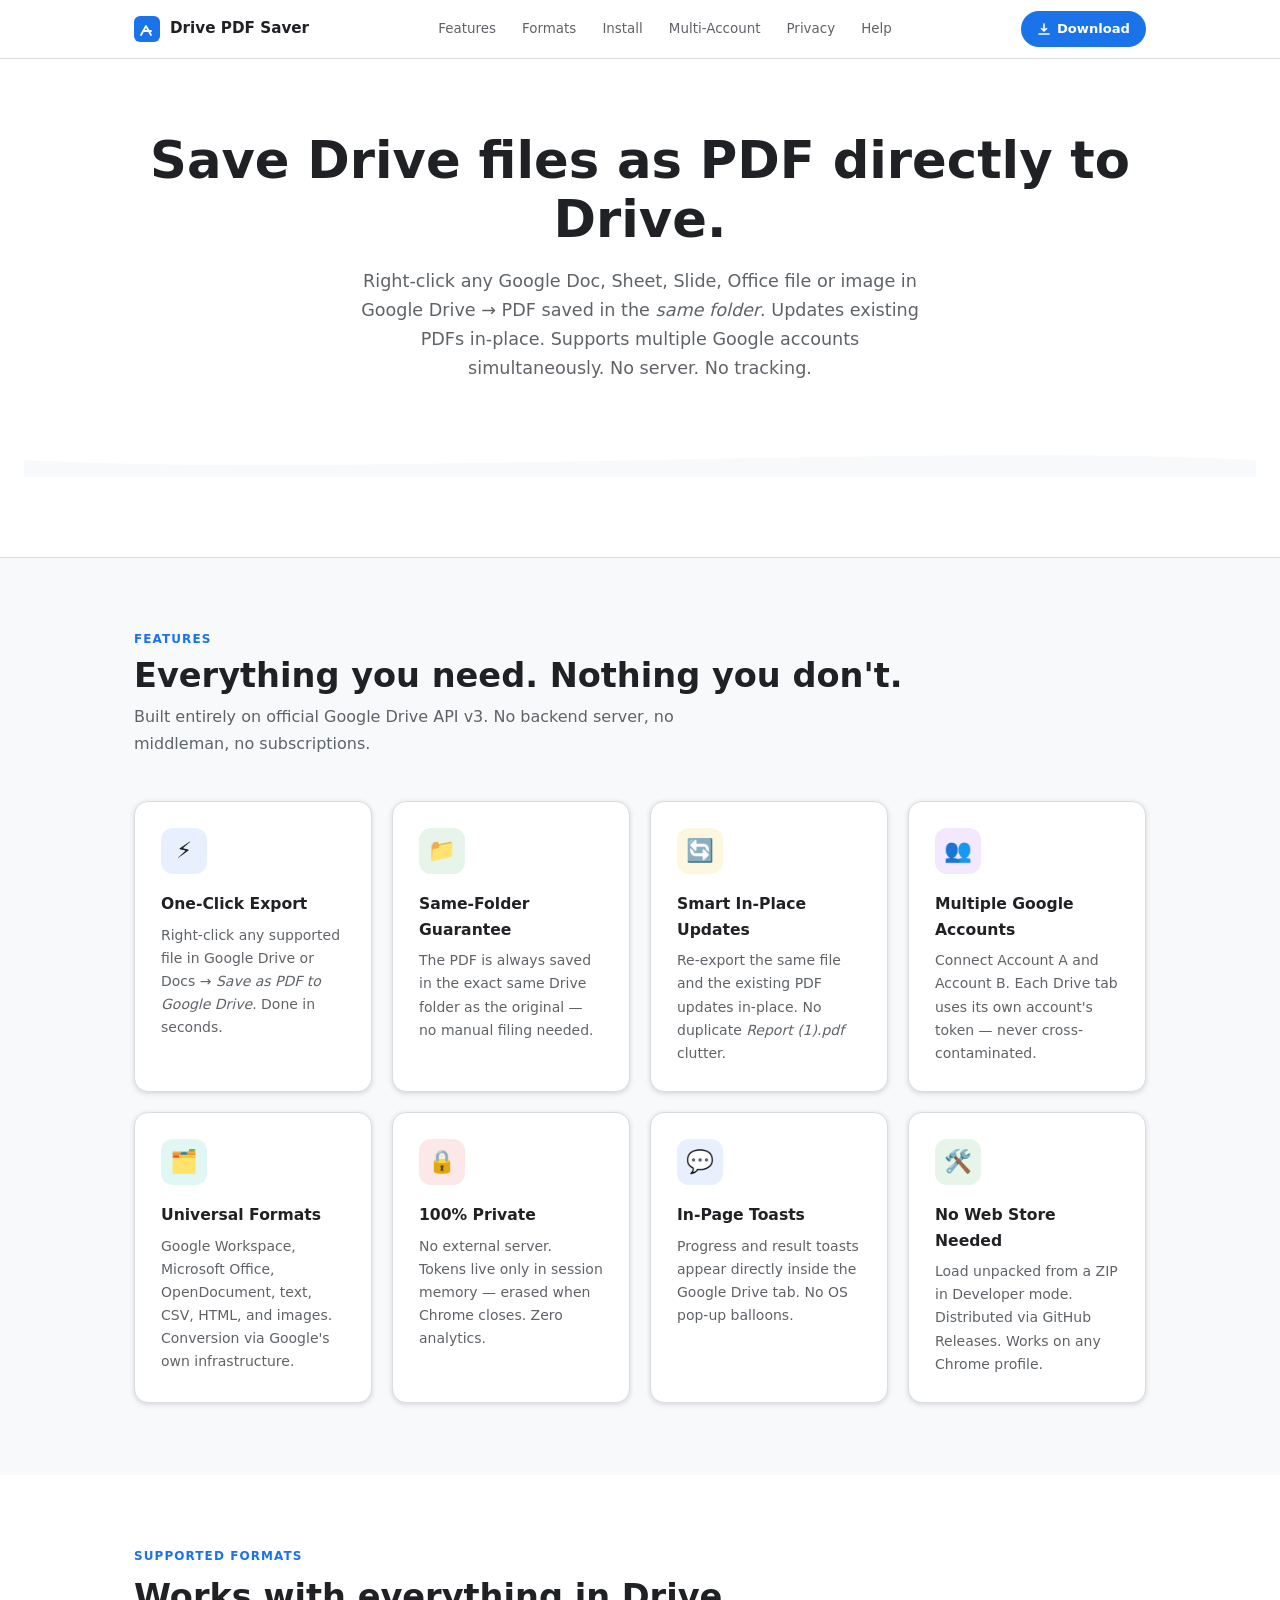
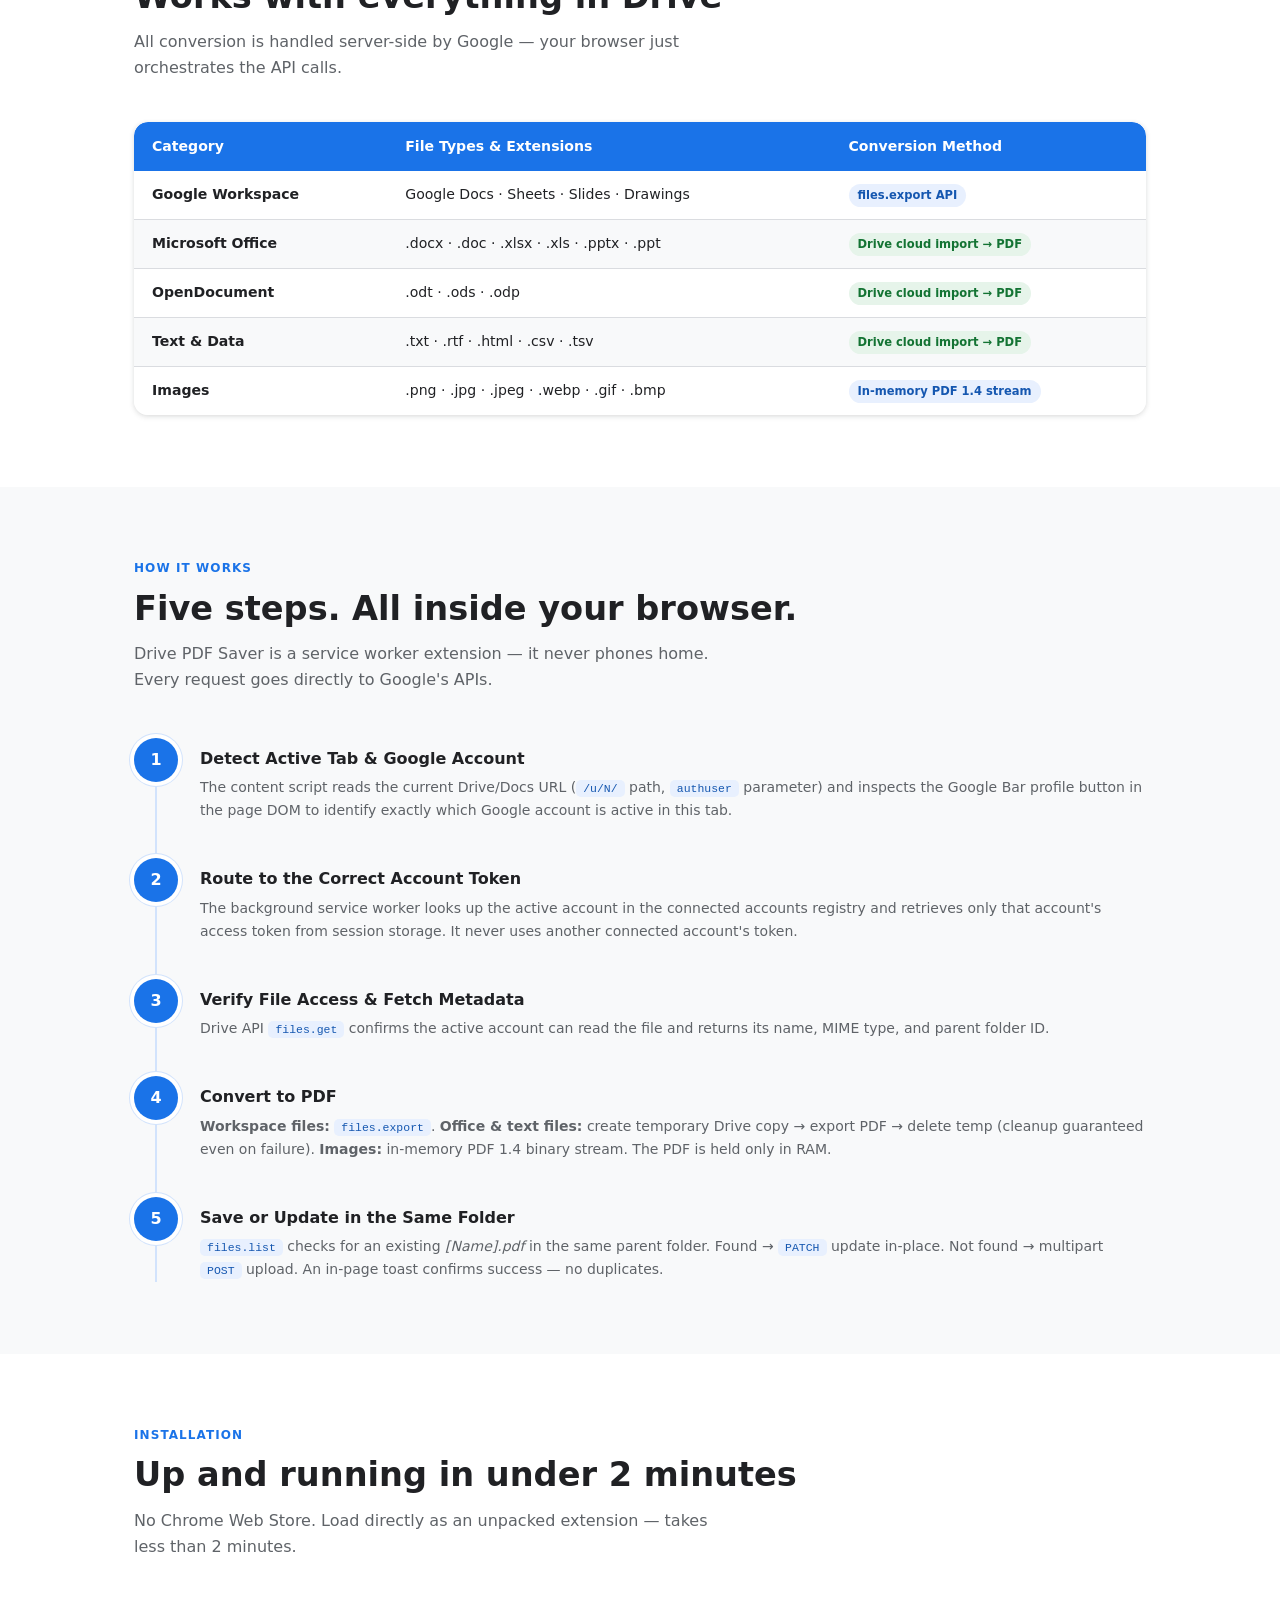
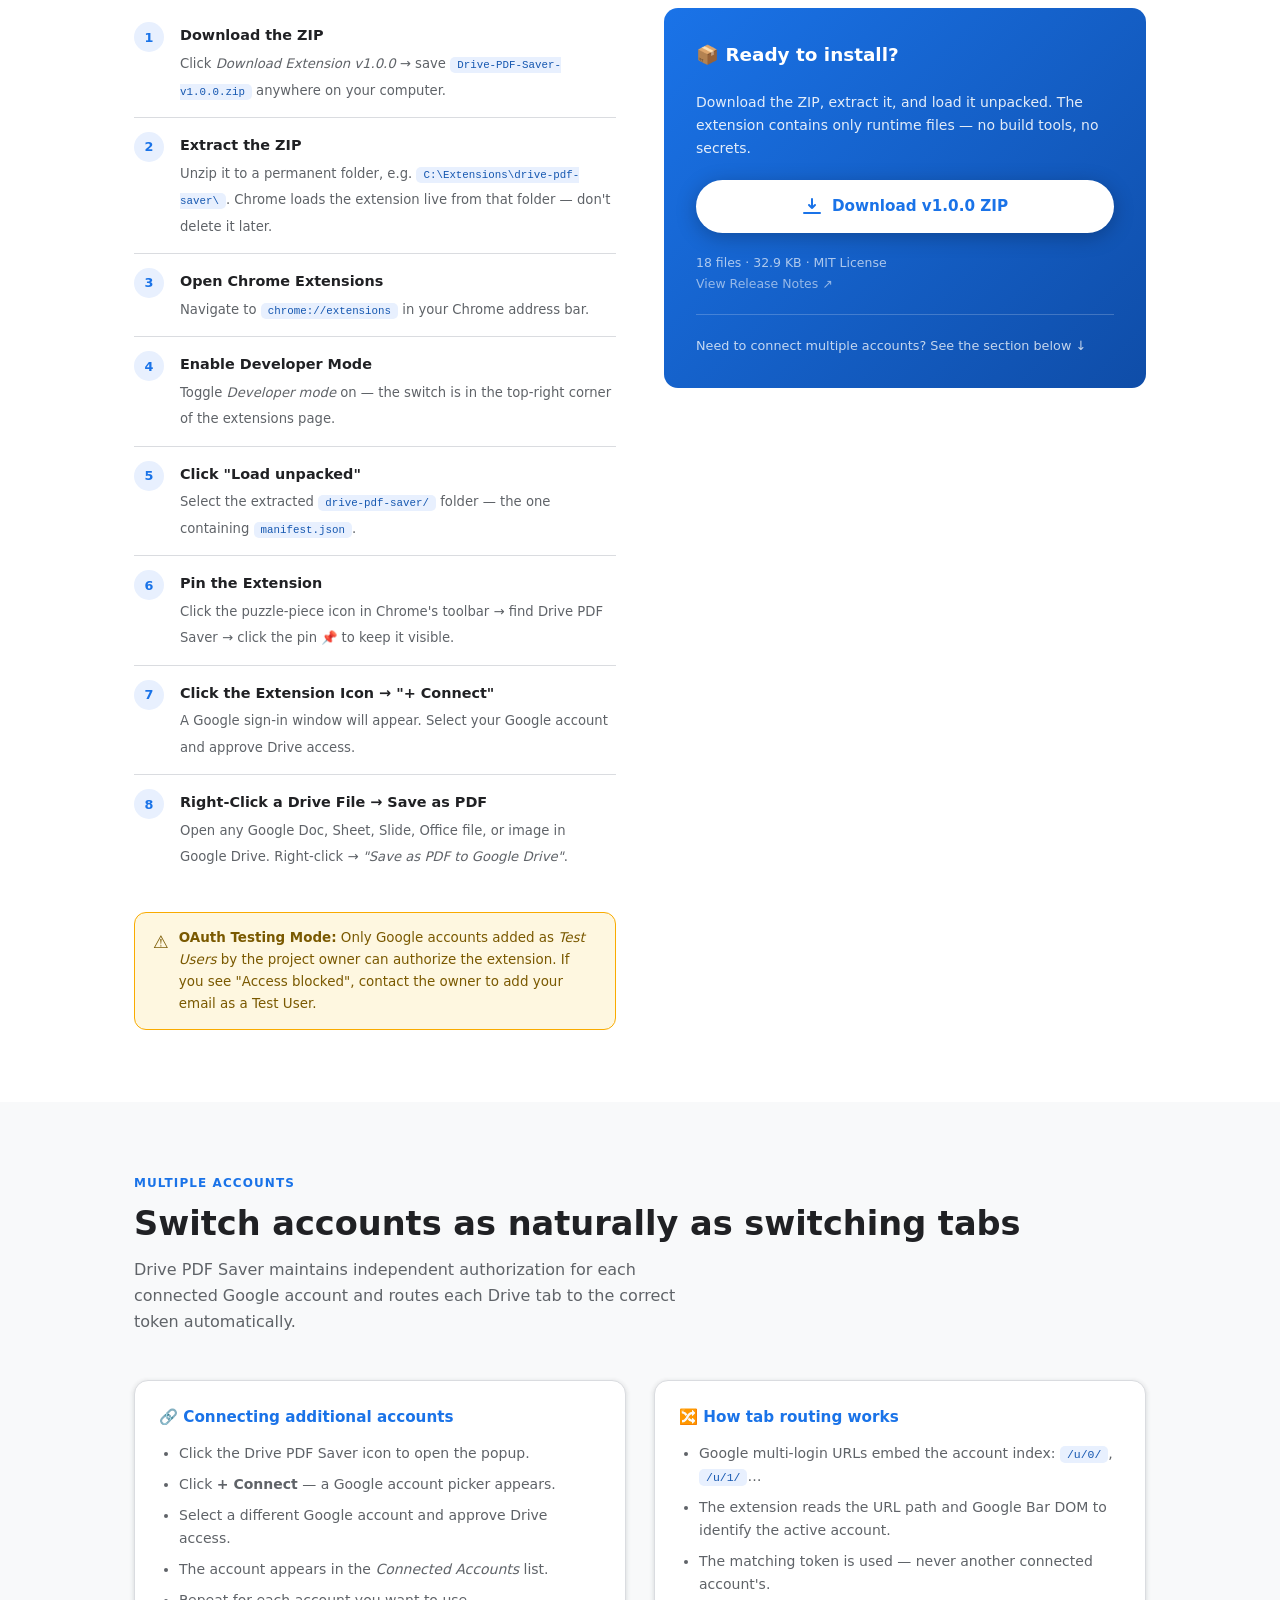
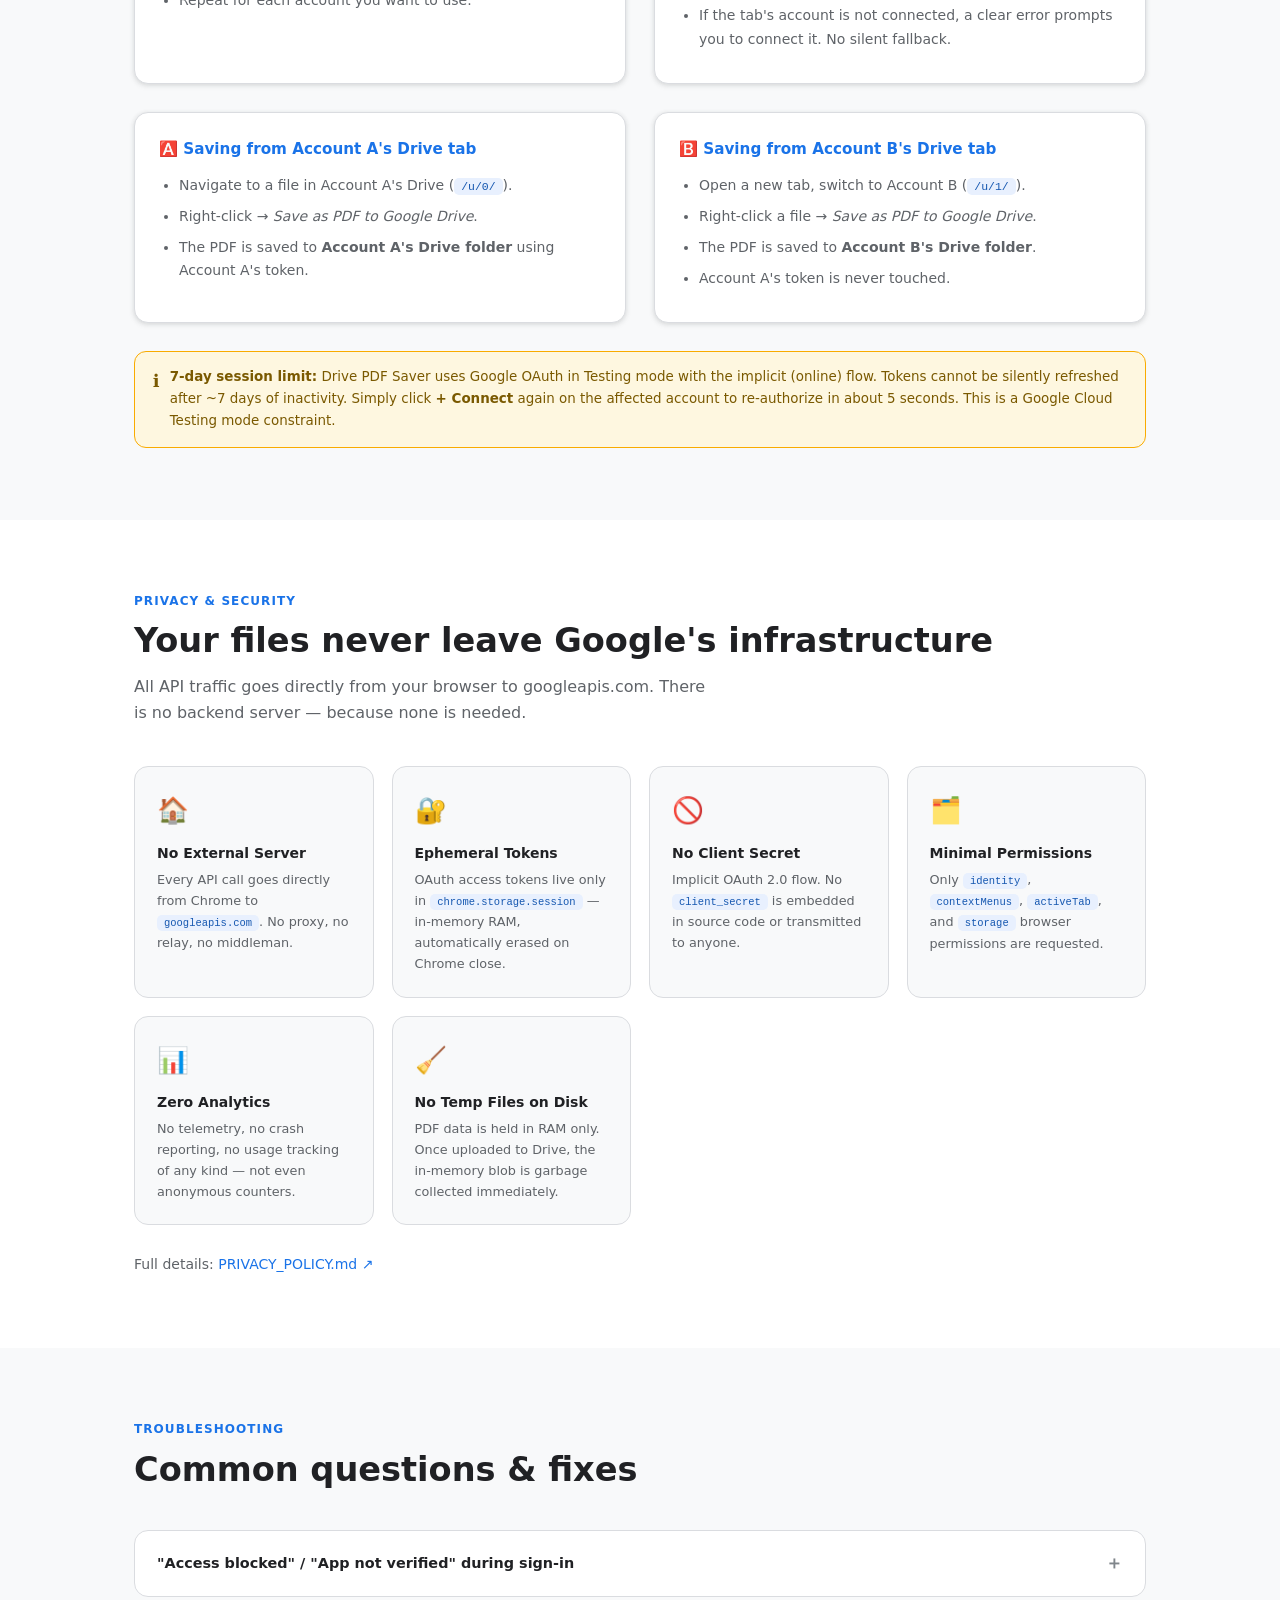
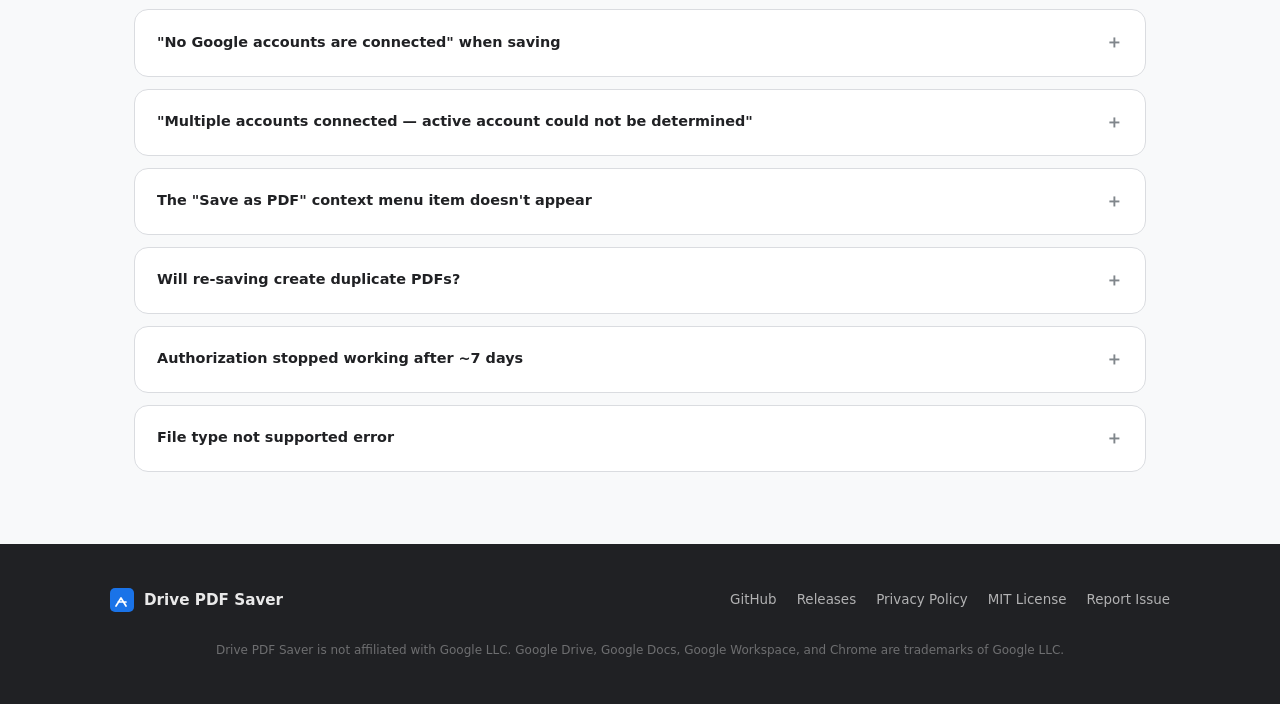
==== commit e2fd4919: "Simplify hero, tighten Features intro spacing, remove bottom CTA strip" ====
--- a/index.html
+++ b/index.html
@@ -50,37 +50,23 @@
 
 /* ─── Hero ──────────────────────────────────────────────── */
 .hero{
-  background:linear-gradient(145deg,#0f4da8 0%,#1a73e8 45%,#1e88e5 100%);
-  color:#fff;text-align:center;
+  background:linear-gradient(160deg,#e8f0fe 0%,#f0f4ff 60%,#f8f9fa 100%);
+  color:var(--ink);text-align:center;
   padding:var(--hero-top) 24px var(--hero-bot);
   position:relative;overflow:hidden;
-}
-.hero::before{
-  content:"";position:absolute;inset:0;
-  background:url("data:image/svg+xml,%3Csvg width='60' height='60' viewBox='0 0 60 60' xmlns='http://www.w3.org/2000/svg'%3E%3Cg fill='none' fill-rule='evenodd'%3E%3Cg fill='%23ffffff' fill-opacity='0.04'%3E%3Cpath d='M36 34v-4h-2v4h-4v2h4v4h2v-4h4v-2h-4zm0-30V0h-2v4h-4v2h4v4h2V6h4V4h-4zM6 34v-4H4v4H0v2h4v4h2v-4h4v-2H6zM6 4V0H4v4H0v2h4v4h2V6h4V4H6z'/%3E%3C/g%3E%3C/g%3E%3C/svg%3E");
-}
-.hero-badge{
-  display:inline-flex;align-items:center;gap:6px;
-  background:rgba(255,255,255,.15);border:1px solid rgba(255,255,255,.3);
-  border-radius:var(--rp);padding:4px 14px;
-  font-size:.75rem;font-weight:600;letter-spacing:.06em;text-transform:uppercase;
-  margin-bottom:28px;position:relative;
+  border-bottom:1px solid var(--border);
 }
 .hero h1{
   font-size:clamp(2rem,5.5vw,3.2rem);font-weight:800;
   line-height:1.15;margin-bottom:18px;position:relative;
-}
-.hero h1 span{
-  background:linear-gradient(90deg,#ffd54f,#ffab40);
-  -webkit-background-clip:text;-webkit-text-fill-color:transparent;background-clip:text;
+  color:var(--ink);
 }
 .hero-sub{
-  font-size:1.1rem;opacity:.9;max-width:560px;
-  margin:0 auto 40px;position:relative;
-}
-.hero-cta{display:flex;flex-wrap:wrap;gap:14px;justify-content:center;position:relative}
-
-/* Primary download button */
+  font-size:1.1rem;color:var(--ink2);max-width:580px;
+  margin:0 auto 0;position:relative;
+}
+
+/* Primary download button (nav only) */
 .btn-dl{
   display:inline-flex;align-items:center;gap:10px;
   background:#fff;color:var(--b0);
@@ -92,21 +78,6 @@
 .btn-dl:hover{transform:translateY(-3px);box-shadow:0 10px 32px rgba(0,0,0,.3);text-decoration:none;color:var(--b1)}
 .btn-dl svg{flex-shrink:0}
 
-/* Ghost button */
-.btn-ghost{
-  display:inline-flex;align-items:center;gap:8px;
-  border:2px solid rgba(255,255,255,.55);color:#fff;
-  font-size:.9rem;font-weight:600;
-  padding:14px 26px;border-radius:var(--rp);
-  transition:background .15s,border-color .15s;
-}
-.btn-ghost:hover{background:rgba(255,255,255,.12);border-color:rgba(255,255,255,.8);text-decoration:none}
-
-.hero-note{
-  margin-top:26px;font-size:.78rem;opacity:.65;position:relative;
-}
-.hero-note a{color:rgba(255,255,255,.85)}
-
 /* wave */
 .hero-wave{display:block;margin-top:60px;position:relative}
 .hero-wave svg{display:block;width:100%}
@@ -117,6 +88,10 @@
 .sec-label{font-size:.75rem;font-weight:700;letter-spacing:.09em;text-transform:uppercase;color:var(--b0);margin-bottom:10px}
 .sec-title{font-size:clamp(1.5rem,3vw,2.1rem);font-weight:700;margin-bottom:12px;line-height:1.2}
 .sec-sub{font-size:1rem;color:var(--ink2);max-width:580px}
+/* Tight intro block — label + heading + sub as one visual unit */
+.sec-intro{margin-bottom:44px}
+.sec-intro .sec-label{margin-bottom:6px}
+.sec-intro .sec-title{margin-bottom:8px}
 
 /* ─── Feature cards ──────────────────────────────────────── */
 .cards{display:grid;grid-template-columns:repeat(auto-fit,minmax(220px,1fr));gap:20px;margin-top:44px}
@@ -303,48 +278,17 @@
 <!-- ── Hero ─────────────────────────────────────────────── -->
 <section class="hero" aria-label="Product hero">
   <div class="wrap">
-    <div class="hero-badge">
-      <svg width="12" height="12" viewBox="0 0 12 12" fill="none"><circle cx="6" cy="6" r="5" stroke="#fff" stroke-width="1.2"/><path d="M6 4v3M6 8.5v.5" stroke="#fff" stroke-width="1.2" stroke-linecap="round"/></svg>
-      Chrome Extension · Manifest V3 · Free &amp; Open Source
-    </div>
-
-    <h1>Save Drive files as PDF.<br><span>One click. Multiple accounts.</span></h1>
+    <h1>Save Drive files as PDF directly to Drive.</h1>
 
     <p class="hero-sub">
       Right-click any Google Doc, Sheet, Slide, Office file or image in Google Drive
       → PDF saved in the <em>same folder</em>. Updates existing PDFs in-place. Supports multiple Google accounts simultaneously. No server. No tracking.
     </p>
-
-    <div class="hero-cta">
-      <a class="btn-dl"
-         href="https://github.com/tanmayshah2705/drive-pdf-saver/releases/download/v1.0.0/Drive-PDF-Saver-v1.0.0.zip"
-         download="Drive-PDF-Saver-v1.0.0.zip">
-        <svg width="22" height="22" viewBox="0 0 22 22" fill="none">
-          <path d="M11 3v11M11 14l-4-4M11 14l4-4" stroke="currentColor" stroke-width="2.2" stroke-linecap="round" stroke-linejoin="round"/>
-          <path d="M3 18h16" stroke="currentColor" stroke-width="2.2" stroke-linecap="round"/>
-        </svg>
-        Download Extension v1.0.0
-      </a>
-
-      <a class="btn-ghost"
-         href="https://github.com/tanmayshah2705/drive-pdf-saver"
-         target="_blank" rel="noopener">
-        <svg width="17" height="17" viewBox="0 0 24 24" fill="currentColor">
-          <path d="M12 0C5.37 0 0 5.37 0 12c0 5.31 3.435 9.795 8.205 11.385.6.105.825-.255.825-.57 0-.285-.015-1.23-.015-2.235-3.015.555-3.795-.735-4.035-1.41-.135-.345-.72-1.41-1.23-1.695-.42-.225-1.02-.78-.015-.795.945-.015 1.62.87 1.845 1.23 1.08 1.815 2.805 1.305 3.495.99.105-.78.42-1.305.765-1.605-2.67-.3-5.46-1.335-5.46-5.925 0-1.305.465-2.385 1.23-3.225-.12-.3-.54-1.53.12-3.18 0 0 1.005-.315 3.3 1.23.96-.27 1.98-.405 3-.405s2.04.135 3 .405c2.295-1.56 3.3-1.23 3.3-1.23.66 1.65.24 2.88.12 3.18.765.84 1.23 1.905 1.23 3.225 0 4.605-2.805 5.625-5.475 5.925.435.375.81 1.095.81 2.22 0 1.605-.015 2.895-.015 3.3 0 .315.225.69.825.57A12.02 12.02 0 0024 12c0-6.63-5.37-12-12-12z"/>
-        </svg>
-        View on GitHub
-      </a>
-    </div>
-
-    <p class="hero-note">
-      Free · MIT License ·
-      <a href="https://github.com/tanmayshah2705/drive-pdf-saver/releases/tag/v1.0.0" target="_blank" rel="noopener">Release notes ↗</a>
-    </p>
   </div>
 
   <div class="hero-wave">
-    <svg viewBox="0 0 1440 56" fill="none" xmlns="http://www.w3.org/2000/svg" preserveAspectRatio="none">
-      <path d="M0 56V28C360 56 1080 0 1440 28V56H0Z" fill="#f8f9fa"/>
+    <svg viewBox="0 0 1440 40" fill="none" xmlns="http://www.w3.org/2000/svg" preserveAspectRatio="none">
+      <path d="M0 40V20C360 40 1080 0 1440 20V40H0Z" fill="#f8f9fa"/>
     </svg>
   </div>
 </section>
@@ -352,9 +296,11 @@
 <!-- ── Features ──────────────────────────────────────────── -->
 <section id="features" aria-labelledby="feat-title">
   <div class="wrap">
-    <p class="sec-label reveal">Features</p>
-    <h2 class="sec-title reveal" id="feat-title">Everything you need. Nothing you don't.</h2>
-    <p class="sec-sub reveal">Built entirely on official Google Drive API v3. No backend server, no middleman, no subscriptions.</p>
+    <div class="sec-intro reveal">
+      <p class="sec-label">Features</p>
+      <h2 class="sec-title" id="feat-title">Everything you need. Nothing you don't.</h2>
+      <p class="sec-sub">Built entirely on official Google Drive API v3. No backend server, no middleman, no subscriptions.</p>
+    </div>
 
     <div class="cards">
       <div class="card reveal">
@@ -735,28 +681,6 @@
   </div>
 </section>
 
-<!-- ── CTA strip ─────────────────────────────────────────── -->
-<section class="cta-strip" aria-label="Download CTA">
-  <div class="wrap">
-    <h2>Ready to save your first PDF?</h2>
-    <p>Download · Extract · Load unpacked · Connect · Right-click. That's it.</p>
-    <a class="btn-dl"
-       href="https://github.com/tanmayshah2705/drive-pdf-saver/releases/download/v1.0.0/Drive-PDF-Saver-v1.0.0.zip"
-       download="Drive-PDF-Saver-v1.0.0.zip">
-      <svg width="22" height="22" viewBox="0 0 22 22" fill="none">
-        <path d="M11 3v11M11 14l-4-4M11 14l4-4" stroke="currentColor" stroke-width="2.2" stroke-linecap="round" stroke-linejoin="round"/>
-        <path d="M3 18h16" stroke="currentColor" stroke-width="2.2" stroke-linecap="round"/>
-      </svg>
-      Download Drive PDF Saver v1.0.0
-    </a>
-    <p class="note">
-      <a href="https://github.com/tanmayshah2705/drive-pdf-saver/releases/tag/v1.0.0" target="_blank" rel="noopener">Release notes</a>
-      &nbsp;·&nbsp;
-      <a href="https://github.com/tanmayshah2705/drive-pdf-saver" target="_blank" rel="noopener">GitHub Repository</a>
-    </p>
-  </div>
-</section>
-
 <!-- ── Footer ────────────────────────────────────────────── -->
 <footer>
   <div class="foot-inner">
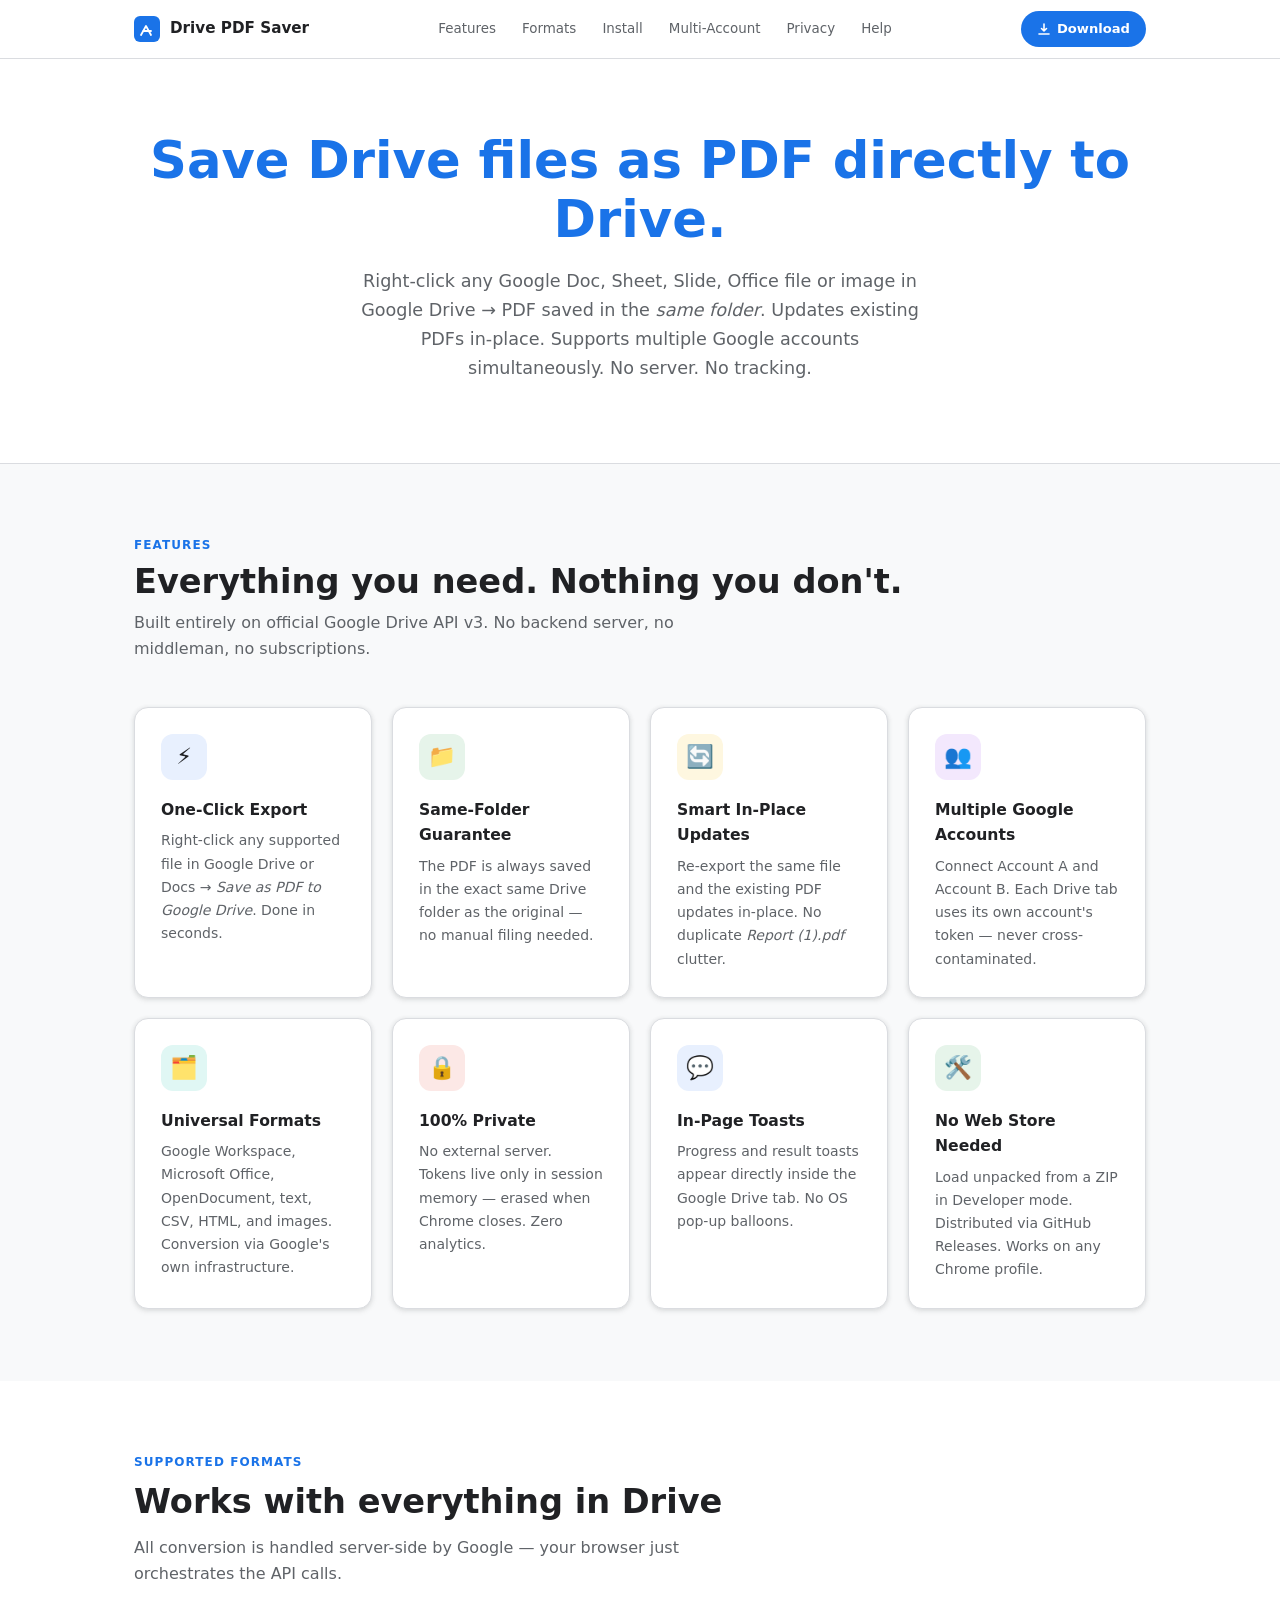
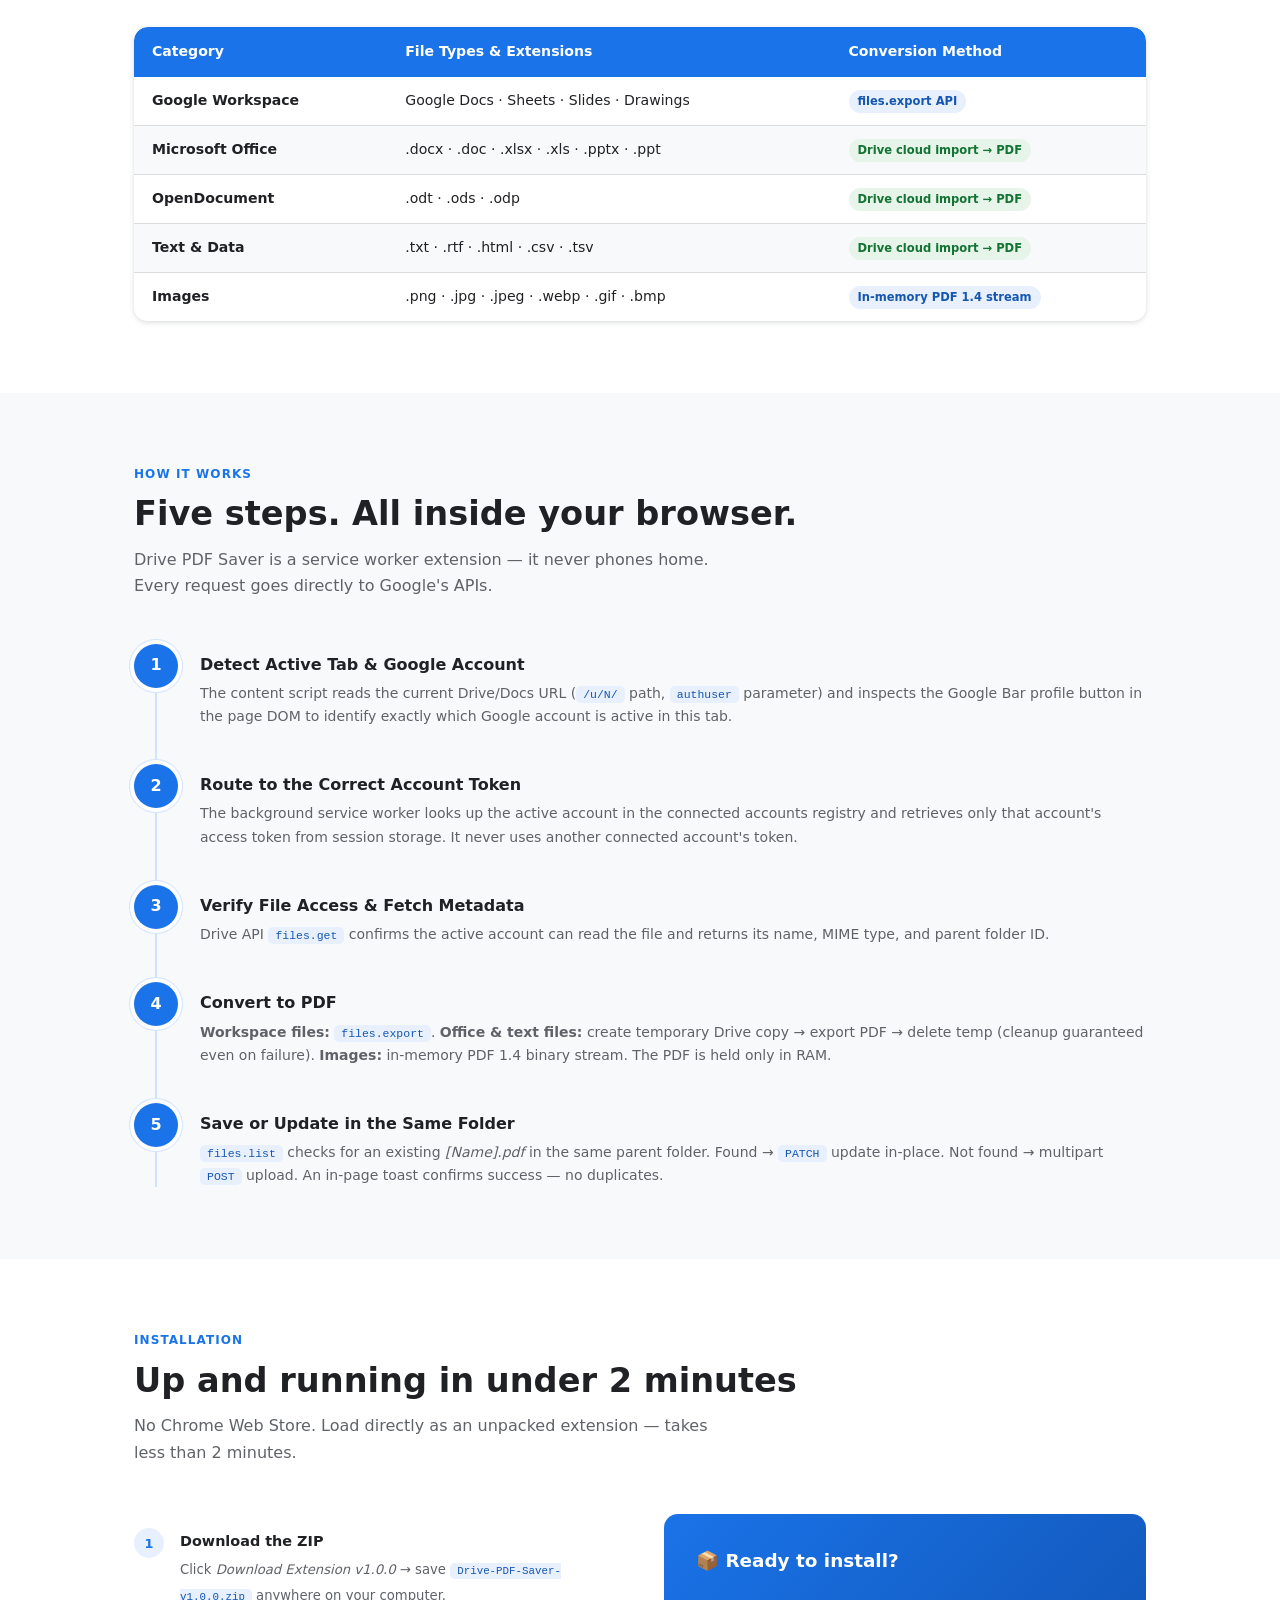
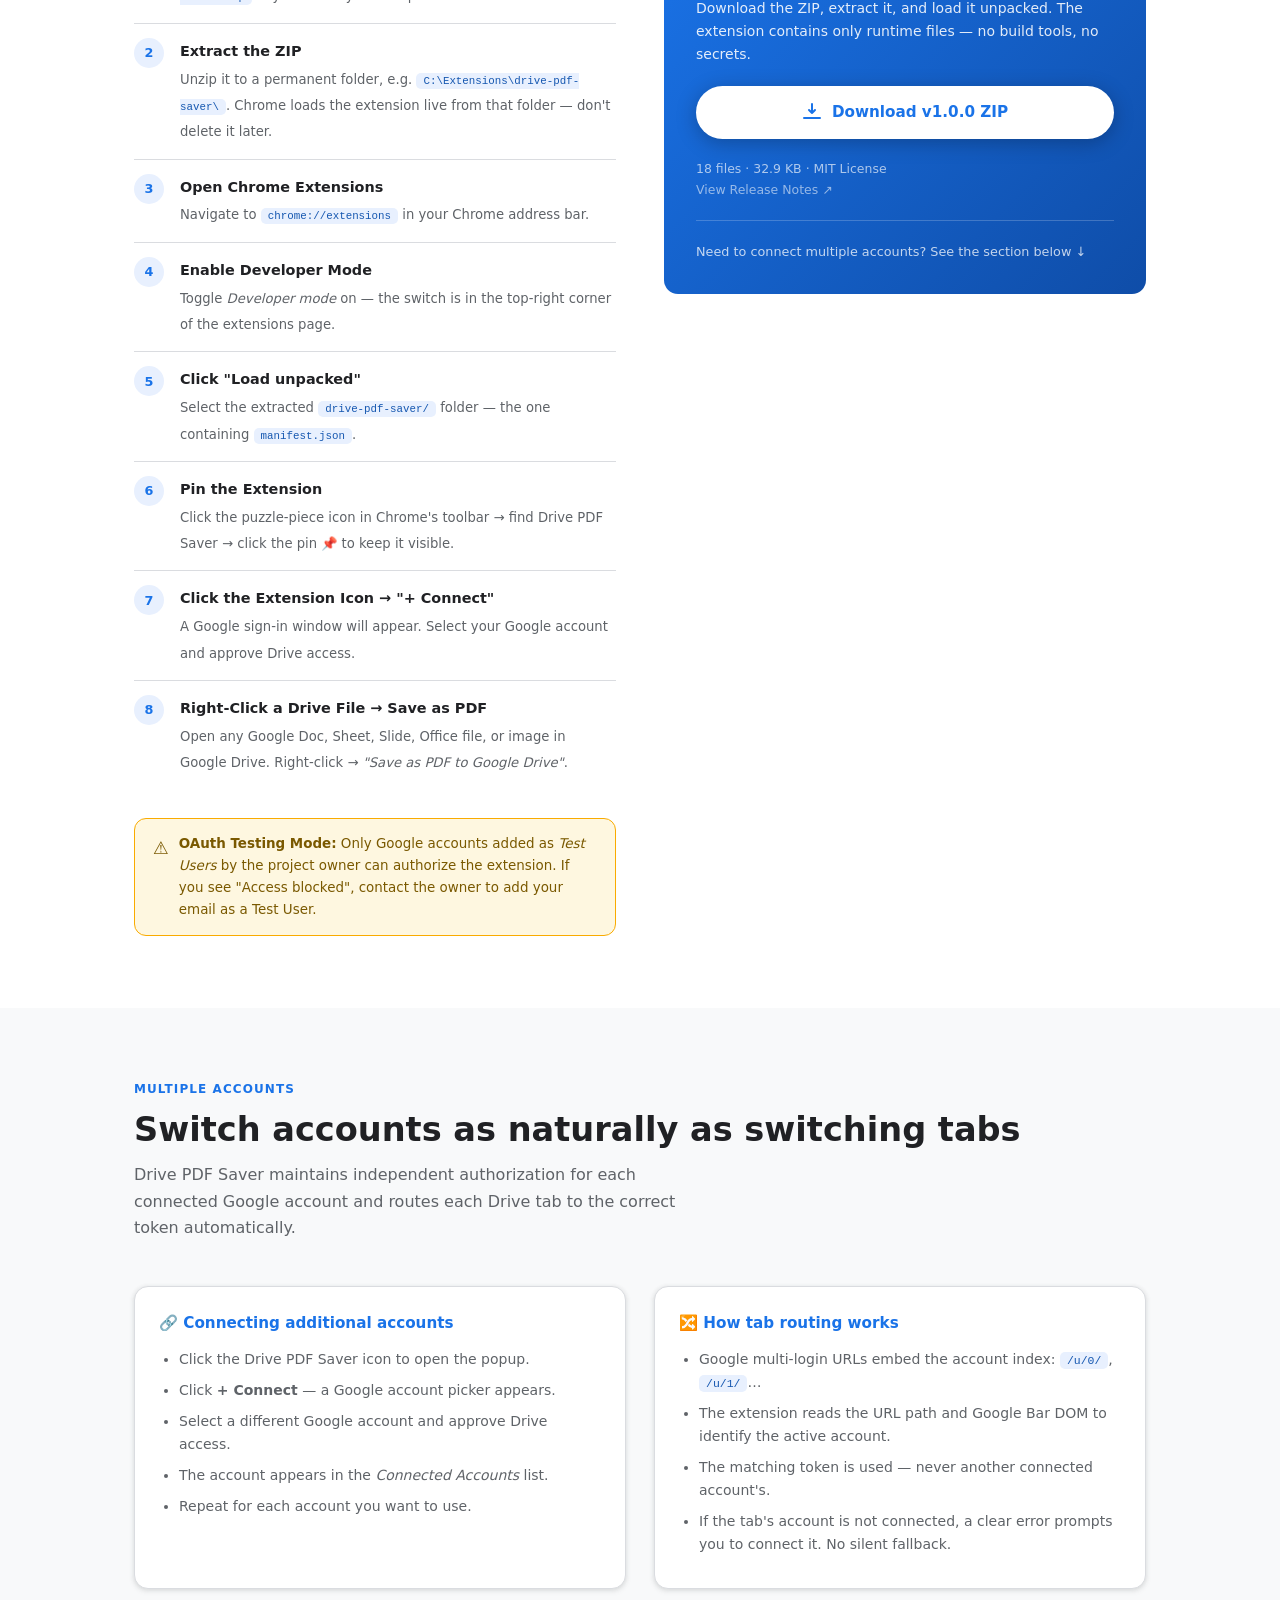
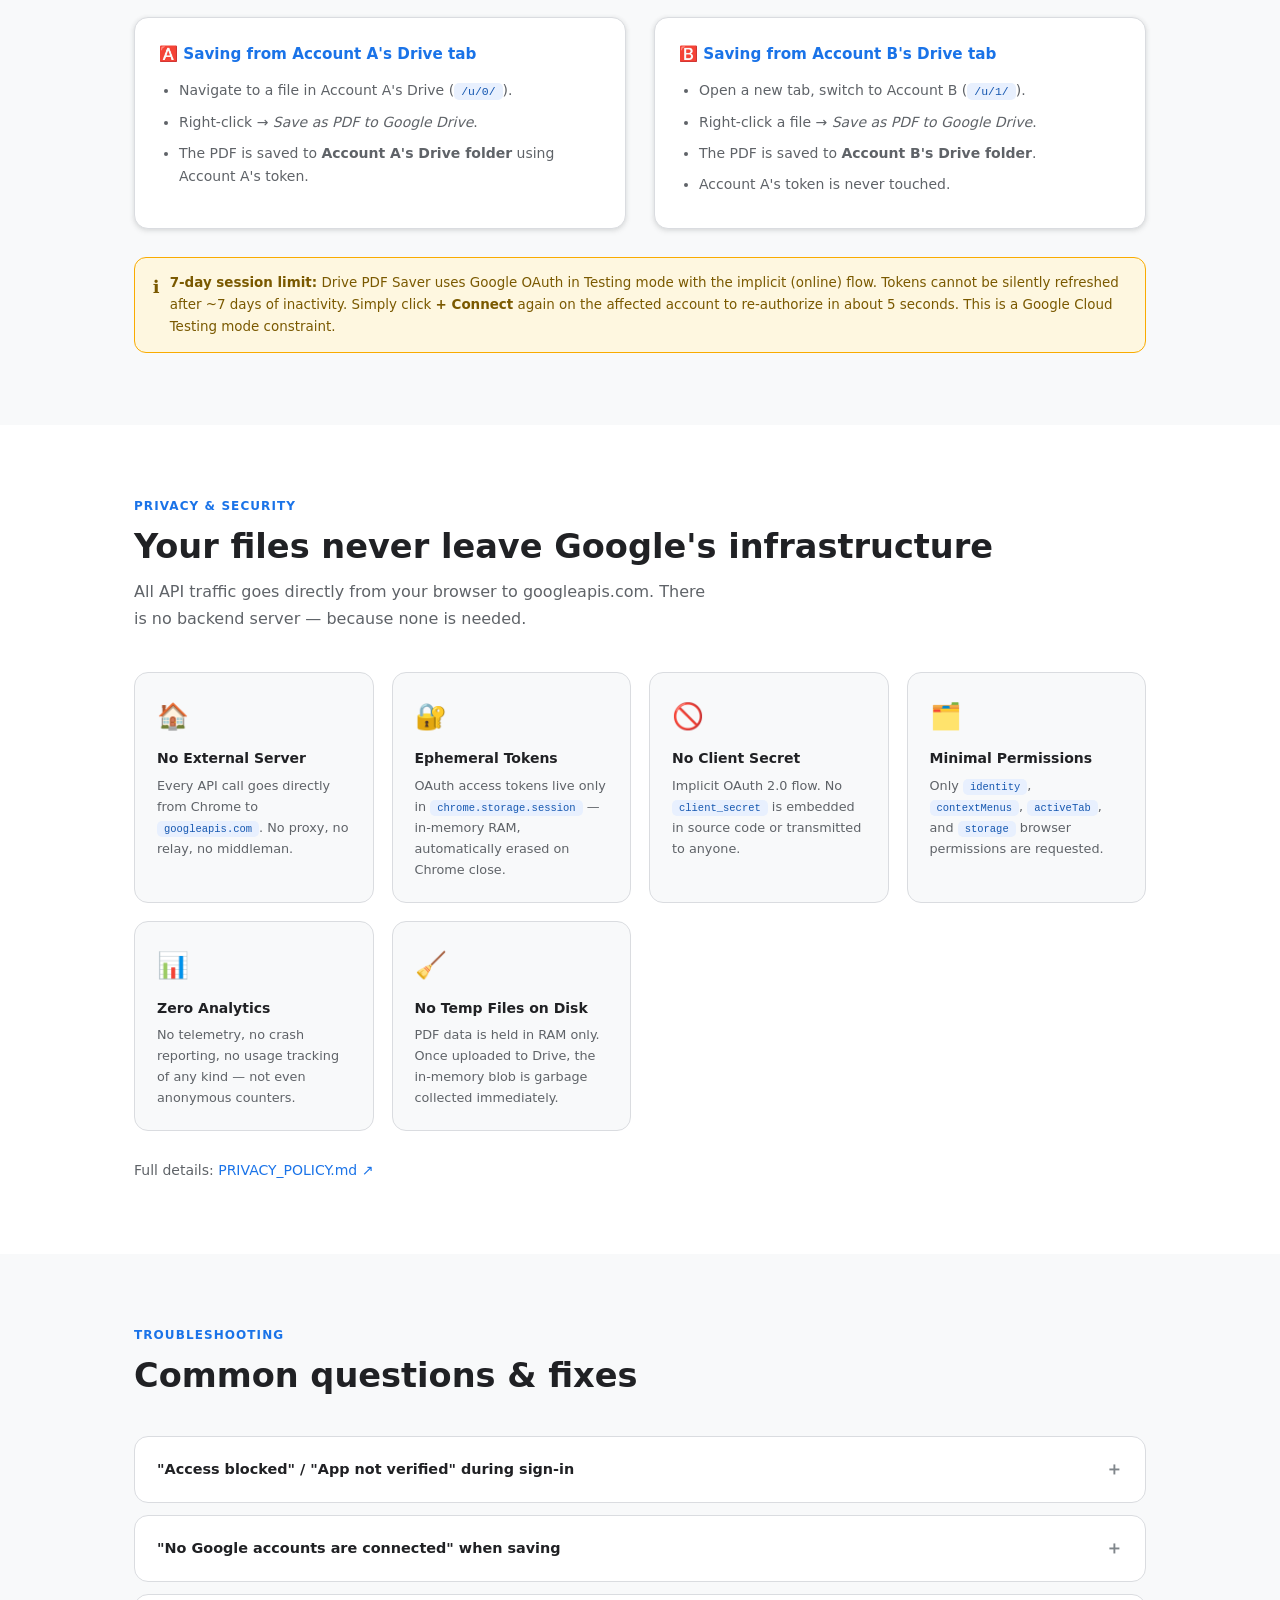
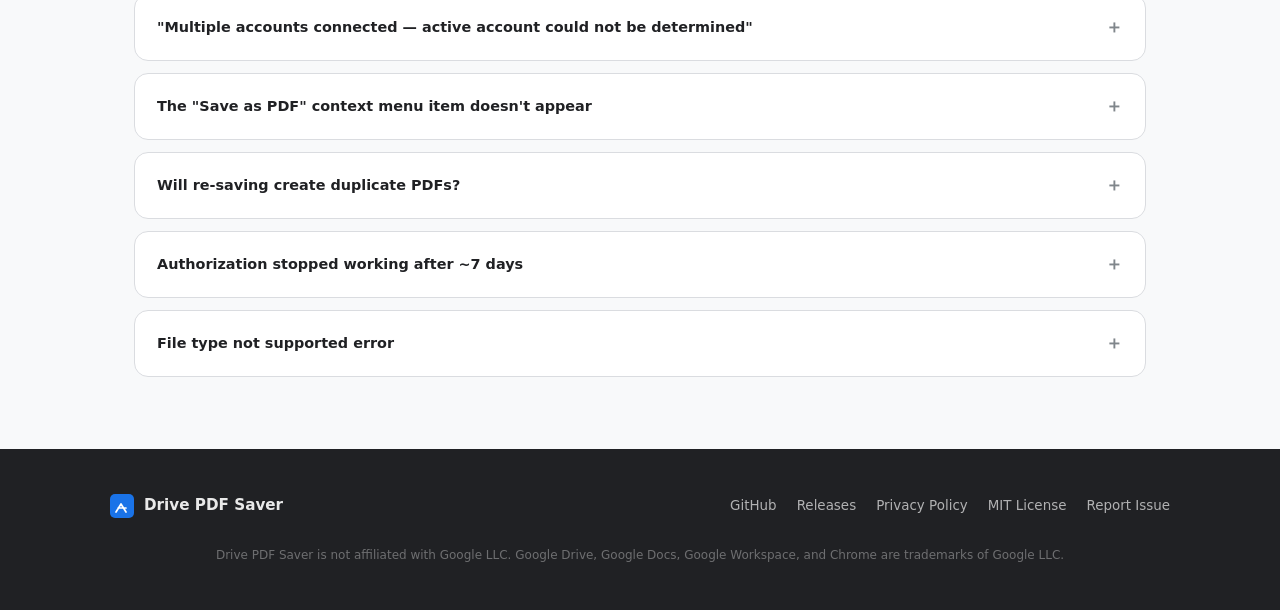
==== commit d7c5db4d: "Remove hero-wave element and style hero heading in brand blue" ====
--- a/index.html
+++ b/index.html
@@ -59,7 +59,7 @@
 .hero h1{
   font-size:clamp(2rem,5.5vw,3.2rem);font-weight:800;
   line-height:1.15;margin-bottom:18px;position:relative;
-  color:var(--ink);
+  color:var(--b0);
 }
 .hero-sub{
   font-size:1.1rem;color:var(--ink2);max-width:580px;
@@ -78,9 +78,6 @@
 .btn-dl:hover{transform:translateY(-3px);box-shadow:0 10px 32px rgba(0,0,0,.3);text-decoration:none;color:var(--b1)}
 .btn-dl svg{flex-shrink:0}
 
-/* wave */
-.hero-wave{display:block;margin-top:60px;position:relative}
-.hero-wave svg{display:block;width:100%}
 
 /* ─── Generic section ────────────────────────────────────── */
 section{padding:72px 0}
@@ -286,11 +283,6 @@
     </p>
   </div>
 
-  <div class="hero-wave">
-    <svg viewBox="0 0 1440 40" fill="none" xmlns="http://www.w3.org/2000/svg" preserveAspectRatio="none">
-      <path d="M0 40V20C360 40 1080 0 1440 20V40H0Z" fill="#f8f9fa"/>
-    </svg>
-  </div>
 </section>
 
 <!-- ── Features ──────────────────────────────────────────── -->
